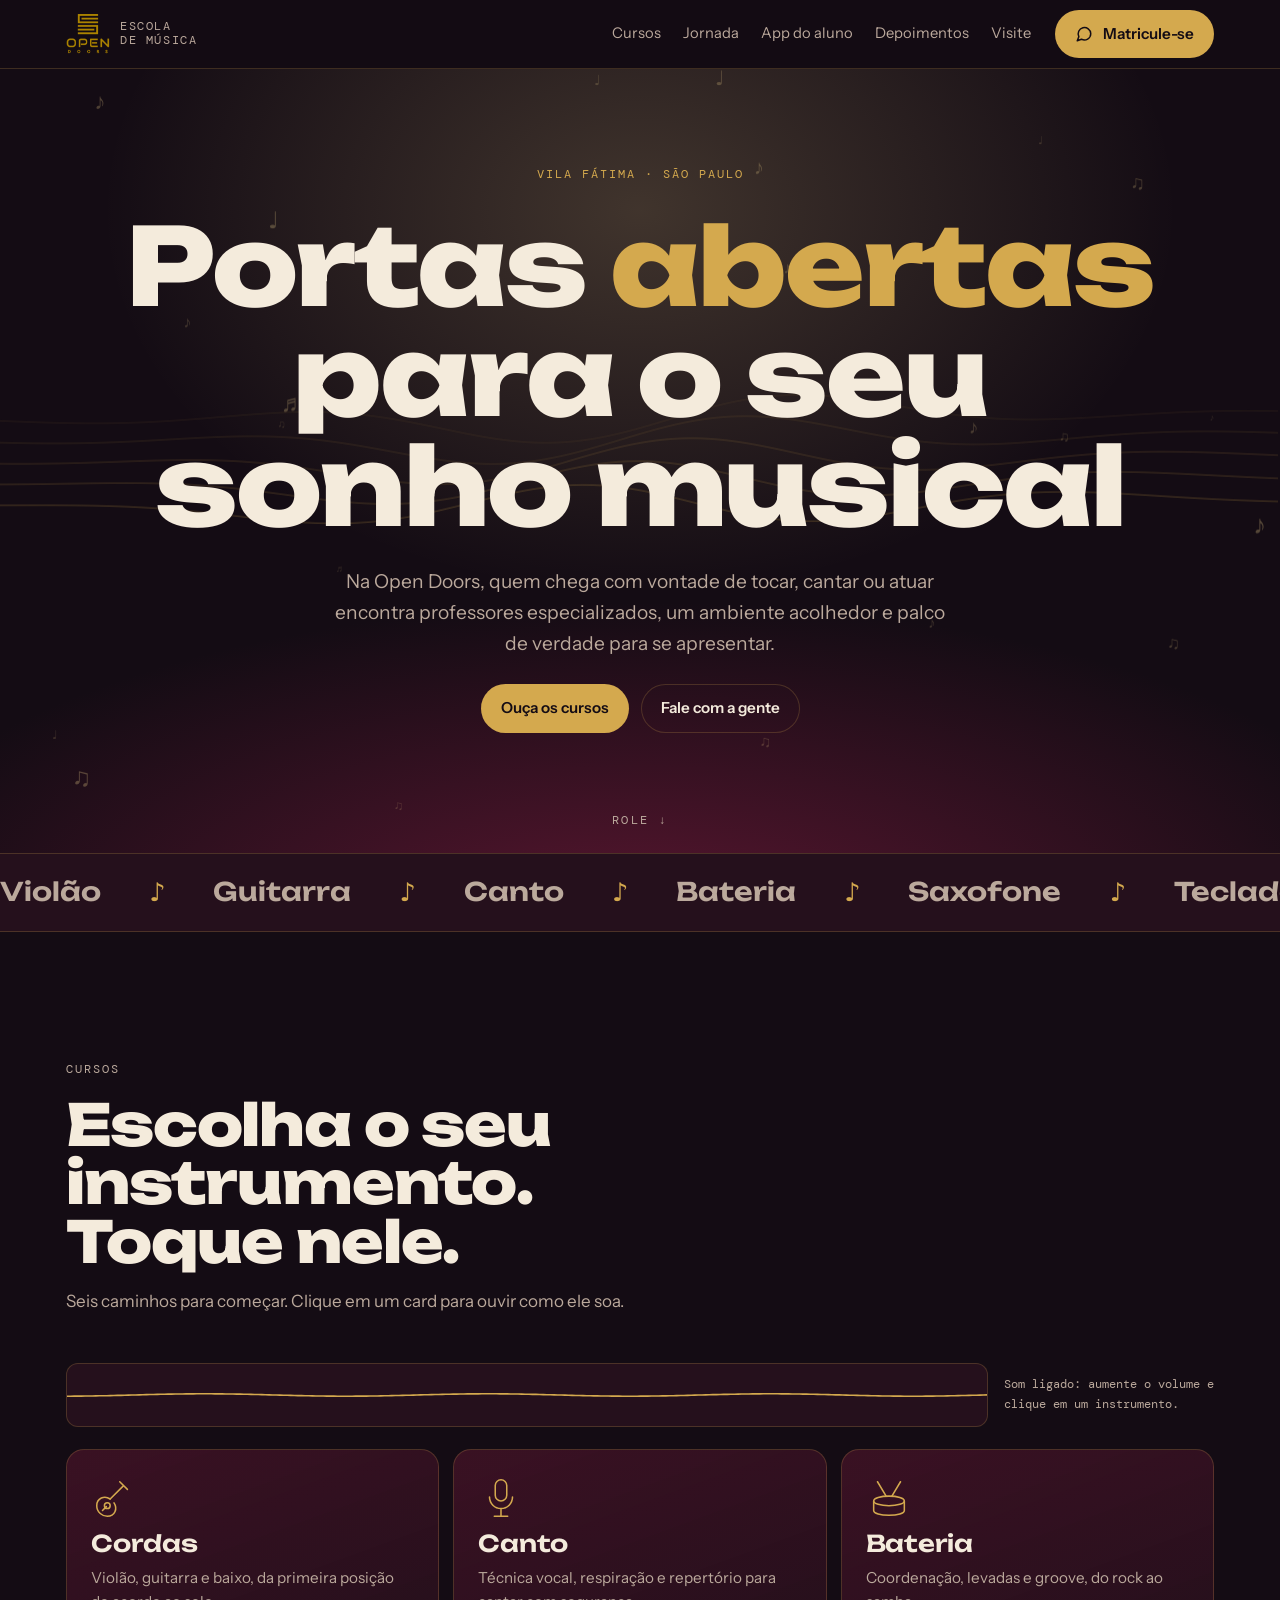
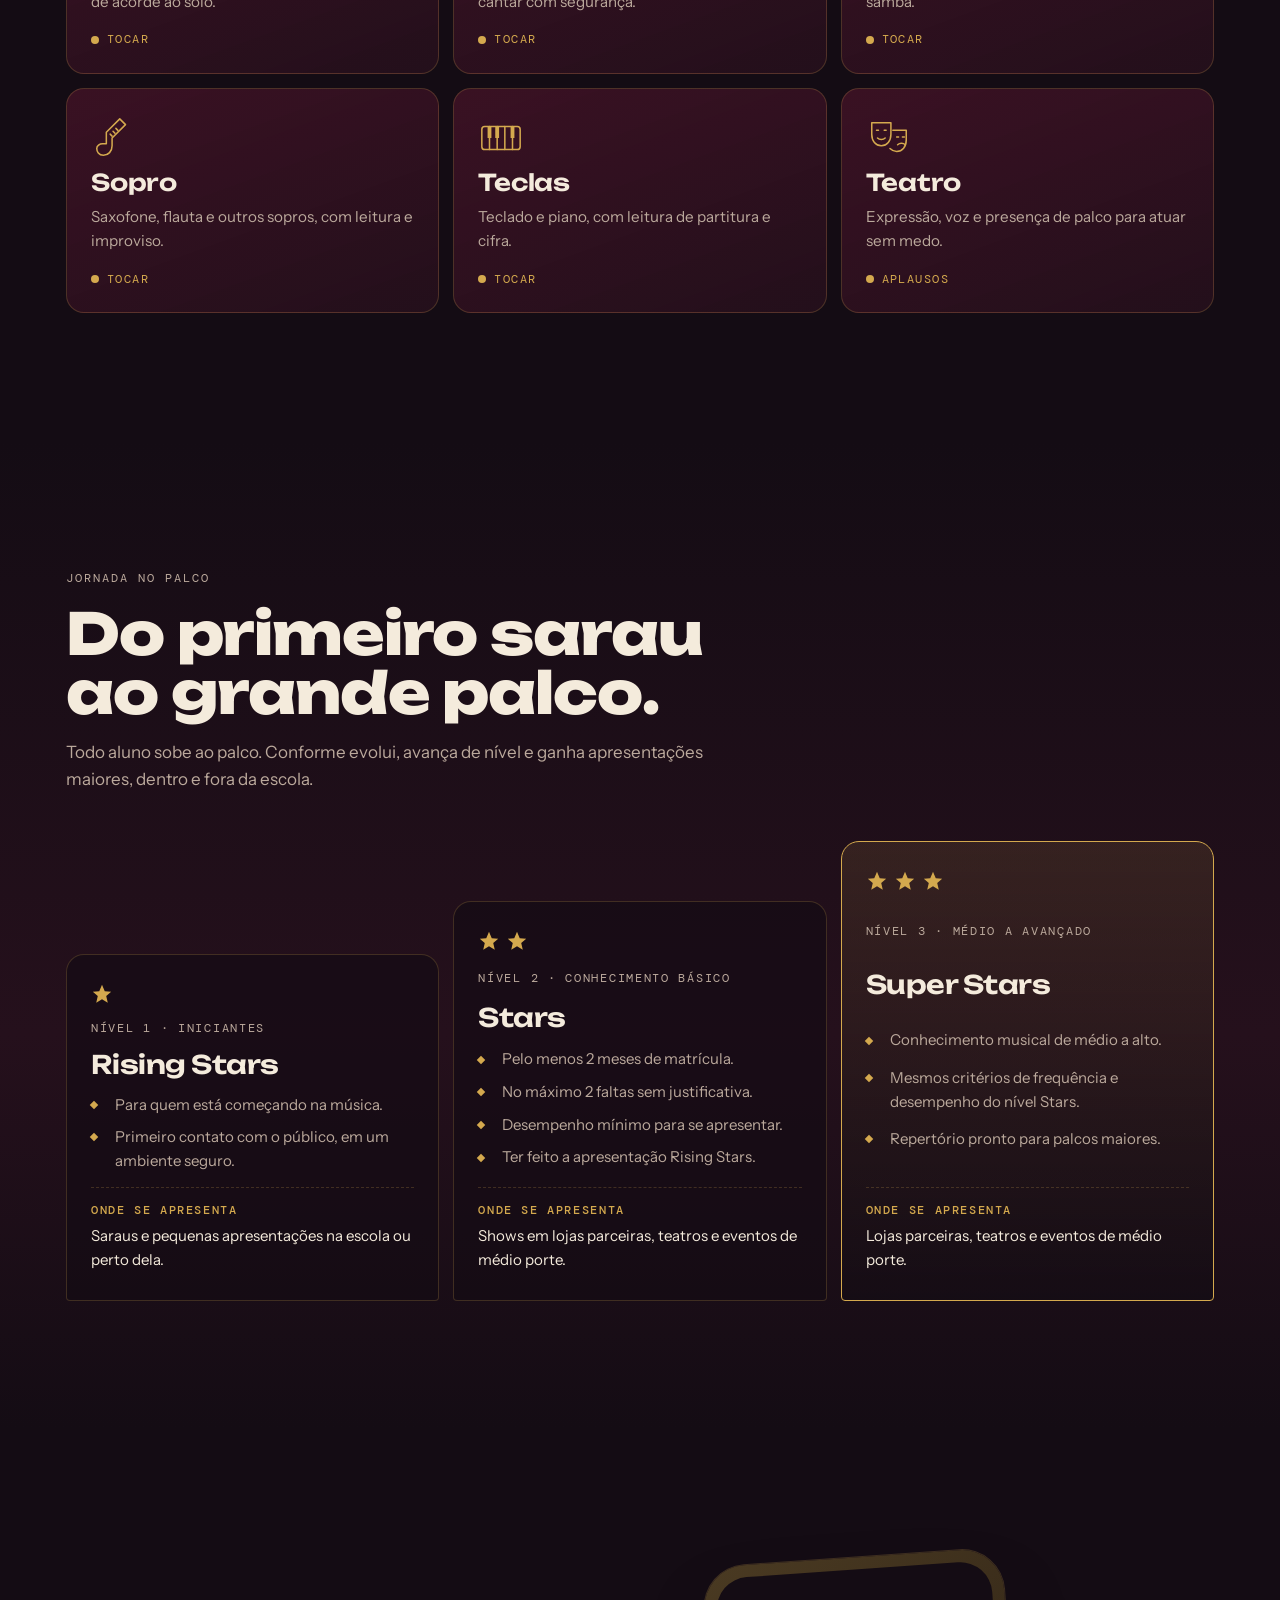
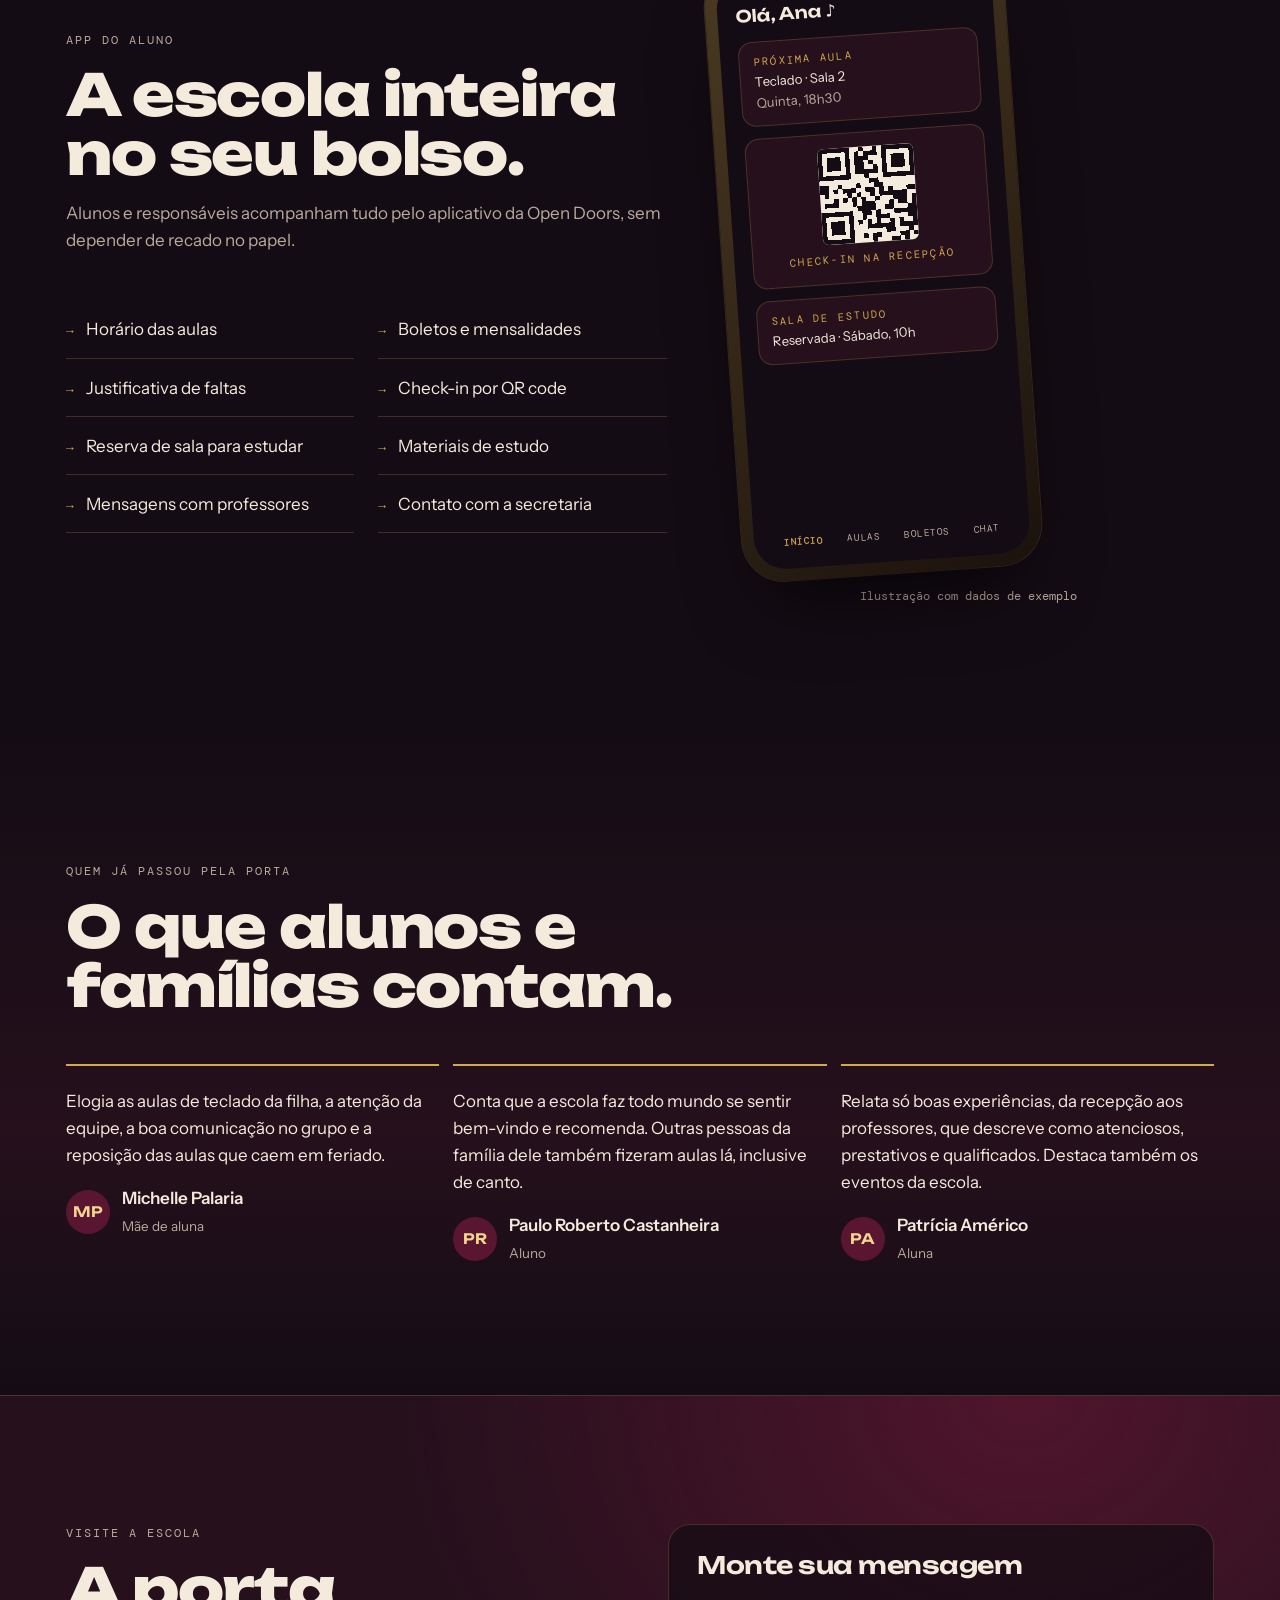
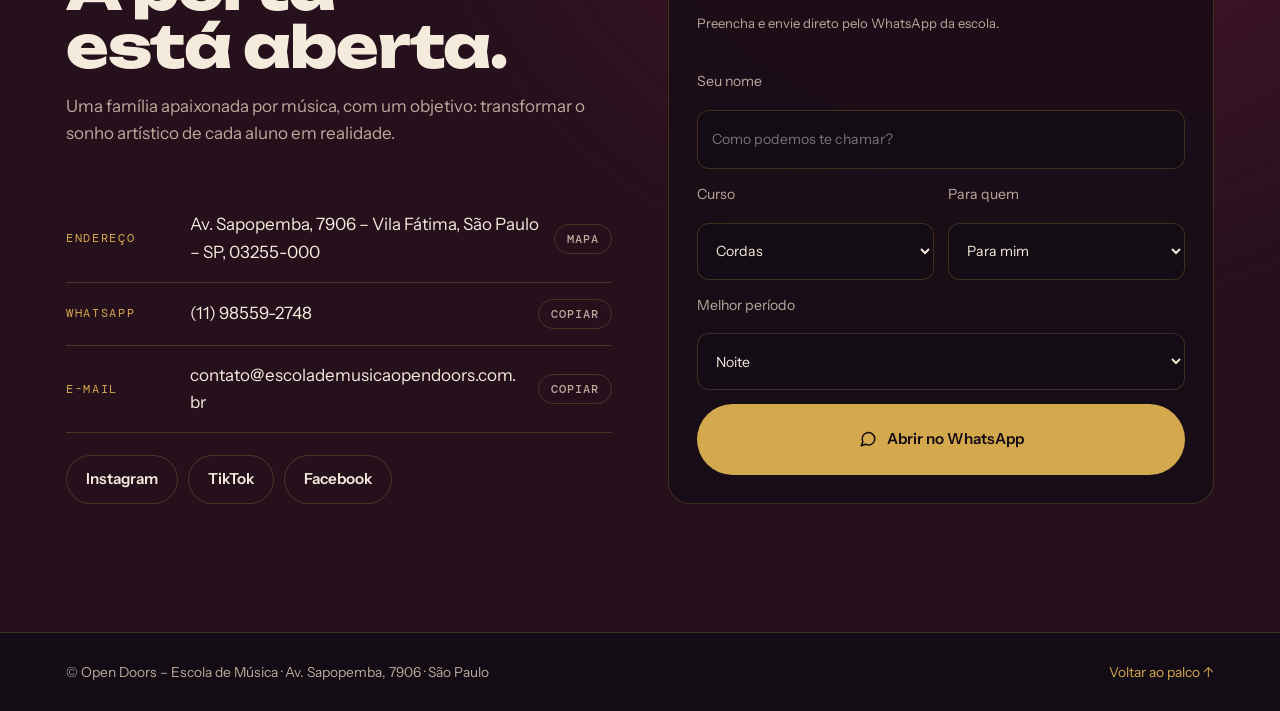
==== index.html @ de2d0e08 "Site da Open Doors – Escola de Música Co-Authored-By: Claude Opus 5.5 <noreply@anthropic.com>" ====
<!doctype html>
<html lang="pt-BR">
<head>
<meta charset="utf-8">
<meta name="viewport" content="width=device-width, initial-scale=1, viewport-fit=cover">
<title>Open Doors Escola de Música</title>
<meta name="description" content="Open Doors – Escola de Música na Vila Fátima, São Paulo. Cordas, canto, bateria, sopro, teclas e teatro.">
<link rel="preconnect" href="https://fonts.googleapis.com">
<link rel="preconnect" href="https://fonts.gstatic.com" crossorigin>
<link rel="stylesheet" href="https://fonts.googleapis.com/css2?family=Unbounded:wght@400;600;800&family=Instrument+Sans:ital,wght@0,400;0,500;0,600;1,400&family=DM+Mono:wght@400;500&display=swap">
<meta property="og:title" content="Open Doors – Escola de Música">
<meta property="og:description" content="Portas abertas para o seu sonho musical. Cordas, canto, bateria, sopro, teclas e teatro na Vila Fátima, São Paulo.">
<link rel="icon" href="assets/logo.png">
<link rel="stylesheet" href="styles.css">
</head>
<body>
<header class="top">
  <div class="wrap">
    <a class="brand" href="#inicio" aria-label="Open Doors – início">
      <img src="assets/logo.png" alt="Open Doors">
      <span>Escola<br>de Música</span>
    </a>
    <nav class="nav" aria-label="Seções">
      <a href="#cursos">Cursos</a>
      <a href="#jornada">Jornada</a>
      <a href="#app">App do aluno</a>
      <a href="#depoimentos">Depoimentos</a>
      <a href="#visite">Visite</a>
    </nav>
    <a class="btn btn-brass" href="#visite">
      <svg viewBox="0 0 24 24" fill="none" stroke="currentColor" stroke-width="2" stroke-linecap="round" stroke-linejoin="round"><path d="M21 11.5a8.4 8.4 0 0 1-12.4 7.4L3 21l2.1-5.4A8.4 8.4 0 1 1 21 11.5z"/></svg>
      Matricule-se
    </a>
  </div>
</header>

<section class="hero" id="inicio">
  <canvas id="stage" aria-hidden="true"></canvas>
  <div class="doors" aria-hidden="true"><div class="door l"></div><div class="door r"></div></div>
  <div class="wrap">
    <p class="eyebrow reveal d1">Vila Fátima · São Paulo</p>
    <h1 class="reveal d2">Portas <em>abertas</em> para o seu sonho musical</h1>
    <p class="lead reveal d3">Na Open Doors, quem chega com vontade de tocar, cantar ou atuar encontra professores especializados, um ambiente acolhedor e palco de verdade para se apresentar.</p>
    <div class="ctas reveal d4">
      <a class="btn btn-brass" href="#cursos">Ouça os cursos</a>
      <a class="btn btn-ghost" href="#visite">Fale com a gente</a>
    </div>
  </div>
  <span class="scrollcue" aria-hidden="true">role ↓</span>
</section>

<div class="marquee" aria-hidden="true">
  <div class="track">
    <span>Violão</span><span>Guitarra</span><span>Canto</span><span>Bateria</span><span>Saxofone</span><span>Teclado</span><span>Piano</span><span>Teatro</span><span>Saraus</span>
    <span>Violão</span><span>Guitarra</span><span>Canto</span><span>Bateria</span><span>Saxofone</span><span>Teclado</span><span>Piano</span><span>Teatro</span><span>Saraus</span>
  </div>
</div>

<section class="scene" id="cursos">
  <div class="wrap">
    <div class="head">
      <p class="eyebrow">Cursos</p>
      <h2>Escolha o seu instrumento. Toque nele.</h2>
      <p>Seis caminhos para começar. Clique em um card para ouvir como ele soa.</p>
    </div>
    <div class="scope">
      <canvas id="scope" aria-hidden="true"></canvas>
      <p class="hint" id="hint">Som ligado: aumente o volume e clique em um instrumento.</p>
    </div>
    <div class="grid6">
      <button class="inst" data-s="cordas" type="button">
        <svg viewBox="0 0 48 48"><path d="M30 6l8 8M34 10L20 24"/><path d="M20 24c-6-4-14-1-14 7 0 7 6 11 11 11 8 0 11-8 7-14"/><circle cx="17" cy="31" r="3"/><path d="M12 36l4-4"/></svg>
        <h3>Cordas</h3>
        <p>Violão, guitarra e baixo, da primeira posição de acorde ao solo.</p>
        <span class="play"><i></i>Tocar</span>
      </button>
      <button class="inst" data-s="canto" type="button">
        <svg viewBox="0 0 48 48"><rect x="18" y="4" width="12" height="22" rx="6"/><path d="M12 22a12 12 0 0 0 24 0M24 34v8M17 42h14"/></svg>
        <h3>Canto</h3>
        <p>Técnica vocal, respiração e repertório para cantar com segurança.</p>
        <span class="play"><i></i>Tocar</span>
      </button>
      <button class="inst" data-s="bateria" type="button">
        <svg viewBox="0 0 48 48"><ellipse cx="24" cy="26" rx="16" ry="5"/><path d="M8 26v10c0 3 7 5 16 5s16-2 16-5V26"/><path d="M12 6l9 15M36 6l-9 15"/></svg>
        <h3>Bateria</h3>
        <p>Coordenação, levadas e groove, do rock ao samba.</p>
        <span class="play"><i></i>Tocar</span>
      </button>
      <button class="inst" data-s="sopro" type="button">
        <svg viewBox="0 0 48 48"><path d="M30 4l6 6-14 14v8c0 6-4 10-9 10s-7-4-7-7 3-5 6-5h4V18z"/><path d="M26 14l2 2M23 17l2 2M20 20l2 2"/></svg>
        <h3>Sopro</h3>
        <p>Saxofone, flauta e outros sopros, com leitura e improviso.</p>
        <span class="play"><i></i>Tocar</span>
      </button>
      <button class="inst" data-s="teclas" type="button">
        <svg viewBox="0 0 48 48"><rect x="4" y="12" width="40" height="24" rx="3"/><path d="M12 12v24M20 12v24M28 12v24M36 12v24"/><path d="M10 12v12h4V12M18 12v12h4V12M34 12v12h4V12" fill="currentColor" stroke-width="0" style="fill:var(--brass)"/></svg>
        <h3>Teclas</h3>
        <p>Teclado e piano, com leitura de partitura e cifra.</p>
        <span class="play"><i></i>Tocar</span>
      </button>
      <button class="inst" data-s="teatro" type="button">
        <svg viewBox="0 0 48 48"><path d="M6 8h20v12c0 7-4 12-10 12S6 27 6 20z"/><path d="M11 16h2M19 16h2M12 24c2 2 6 2 8 0"/><path d="M28 16h14v10c0 7-4 12-10 12-3 0-5-1-7-3"/><path d="M32 23h2M38 23h2M33 31c2-2 6-2 8 0"/></svg>
        <h3>Teatro</h3>
        <p>Expressão, voz e presença de palco para atuar sem medo.</p>
        <span class="play"><i></i>Aplausos</span>
      </button>
    </div>
  </div>
</section>

<section class="scene journey" id="jornada">
  <div class="wrap">
    <div class="head">
      <p class="eyebrow">Jornada no palco</p>
      <h2>Do primeiro sarau ao grande palco.</h2>
      <p>Todo aluno sobe ao palco. Conforme evolui, avança de nível e ganha apresentações maiores, dentro e fora da escola.</p>
    </div>
    <div class="steps">
      <article class="step">
        <div class="stars"><svg viewBox="0 0 24 24"><path d="M12 2l3 7 7 .6-5.4 4.7 1.7 7.2L12 17.8 5.7 21.5l1.7-7.2L2 9.6 9 9z"/></svg></div>
        <span class="lvl">Nível 1 · Iniciantes</span>
        <h3>Rising Stars</h3>
        <ul><li>Para quem está começando na música.</li><li>Primeiro contato com o público, em um ambiente seguro.</li></ul>
        <p class="stage"><b>Onde se apresenta</b>Saraus e pequenas apresentações na escola ou perto dela.</p>
      </article>
      <article class="step">
        <div class="stars"><svg viewBox="0 0 24 24"><path d="M12 2l3 7 7 .6-5.4 4.7 1.7 7.2L12 17.8 5.7 21.5l1.7-7.2L2 9.6 9 9z"/></svg><svg viewBox="0 0 24 24"><path d="M12 2l3 7 7 .6-5.4 4.7 1.7 7.2L12 17.8 5.7 21.5l1.7-7.2L2 9.6 9 9z"/></svg></div>
        <span class="lvl">Nível 2 · Conhecimento básico</span>
        <h3>Stars</h3>
        <ul><li>Pelo menos 2 meses de matrícula.</li><li>No máximo 2 faltas sem justificativa.</li><li>Desempenho mínimo para se apresentar.</li><li>Ter feito a apresentação Rising Stars.</li></ul>
        <p class="stage"><b>Onde se apresenta</b>Shows em lojas parceiras, teatros e eventos de médio porte.</p>
      </article>
      <article class="step">
        <div class="stars"><svg viewBox="0 0 24 24"><path d="M12 2l3 7 7 .6-5.4 4.7 1.7 7.2L12 17.8 5.7 21.5l1.7-7.2L2 9.6 9 9z"/></svg><svg viewBox="0 0 24 24"><path d="M12 2l3 7 7 .6-5.4 4.7 1.7 7.2L12 17.8 5.7 21.5l1.7-7.2L2 9.6 9 9z"/></svg><svg viewBox="0 0 24 24"><path d="M12 2l3 7 7 .6-5.4 4.7 1.7 7.2L12 17.8 5.7 21.5l1.7-7.2L2 9.6 9 9z"/></svg></div>
        <span class="lvl">Nível 3 · Médio a avançado</span>
        <h3>Super Stars</h3>
        <ul><li>Conhecimento musical de médio a alto.</li><li>Mesmos critérios de frequência e desempenho do nível Stars.</li><li>Repertório pronto para palcos maiores.</li></ul>
        <p class="stage"><b>Onde se apresenta</b>Lojas parceiras, teatros e eventos de médio porte.</p>
      </article>
    </div>
  </div>
</section>

<section class="scene" id="app">
  <div class="wrap app">
    <div>
      <div class="head">
        <p class="eyebrow">App do aluno</p>
        <h2>A escola inteira no seu bolso.</h2>
        <p>Alunos e responsáveis acompanham tudo pelo aplicativo da Open Doors, sem depender de recado no papel.</p>
      </div>
      <ul class="feats">
        <li><span>→</span>Horário das aulas</li>
        <li><span>→</span>Boletos e mensalidades</li>
        <li><span>→</span>Justificativa de faltas</li>
        <li><span>→</span>Check-in por QR code</li>
        <li><span>→</span>Reserva de sala para estudar</li>
        <li><span>→</span>Materiais de estudo</li>
        <li><span>→</span>Mensagens com professores</li>
        <li><span>→</span>Contato com a secretaria</li>
      </ul>
    </div>
    <div>
      <div class="phone" aria-label="Ilustração do aplicativo">
        <div class="screen">
          <p class="hi">Olá, Ana ♪</p>
          <div class="card"><small>Próxima aula</small>Teclado · Sala 2<br><span style="color:var(--muted)">Quinta, 18h30</span></div>
          <div class="card qr"><canvas id="qr" width="21" height="21"></canvas><small>Check-in na recepção</small></div>
          <div class="card"><small>Sala de estudo</small>Reservada · Sábado, 10h</div>
          <div class="tabs"><b>Início</b><span>Aulas</span><span>Boletos</span><span>Chat</span></div>
        </div>
      </div>
      <p class="example">Ilustração com dados de exemplo</p>
    </div>
  </div>
</section>

<section class="scene journey" id="depoimentos">
  <div class="wrap">
    <div class="head">
      <p class="eyebrow">Quem já passou pela porta</p>
      <h2>O que alunos e famílias contam.</h2>
    </div>
    <div class="quotes">
      <article class="q">
        <p>Elogia as aulas de teclado da filha, a atenção da equipe, a boa comunicação no grupo e a reposição das aulas que caem em feriado.</p>
        <div class="who"><span class="av">MP</span><div><b>Michelle Palaria</b><small>Mãe de aluna</small></div></div>
      </article>
      <article class="q">
        <p>Conta que a escola faz todo mundo se sentir bem-vindo e recomenda. Outras pessoas da família dele também fizeram aulas lá, inclusive de canto.</p>
        <div class="who"><span class="av">PR</span><div><b>Paulo Roberto Castanheira</b><small>Aluno</small></div></div>
      </article>
      <article class="q">
        <p>Relata só boas experiências, da recepção aos professores, que descreve como atenciosos, prestativos e qualificados. Destaca também os eventos da escola.</p>
        <div class="who"><span class="av">PA</span><div><b>Patrícia Américo</b><small>Aluna</small></div></div>
      </article>
    </div>
  </div>
</section>

<section class="scene visit" id="visite">
  <div class="wrap visit-grid">
    <div>
      <div class="head">
        <p class="eyebrow">Visite a escola</p>
        <h2>A porta está aberta.</h2>
        <p>Uma família apaixonada por música, com um objetivo: transformar o sonho artístico de cada aluno em realidade.</p>
      </div>
      <div class="info">
        <div><span class="k">Endereço</span><span class="v">Av. Sapopemba, 7906 – Vila Fátima, São Paulo – SP, 03255-000</span><a class="copy" href="https://www.google.com/maps/search/?api=1&query=Av.+Sapopemba,+7906,+S%C3%A3o+Paulo" target="_blank" rel="noopener" style="text-decoration:none">Mapa</a></div>
        <div><span class="k">WhatsApp</span><span class="v">(11) 98559-2748</span><button class="copy" type="button" data-copy="(11) 98559-2748">Copiar</button></div>
        <div><span class="k">E-mail</span><span class="v">contato@escolademusicaopendoors.com.br</span><button class="copy" type="button" data-copy="contato@escolademusicaopendoors.com.br">Copiar</button></div>
      </div>
      <div class="socials">
        <a class="btn btn-ghost" href="https://www.instagram.com/opendoors_oficial/" target="_blank" rel="noopener">Instagram</a>
        <a class="btn btn-ghost" href="https://www.tiktok.com/@open.doors.escola" target="_blank" rel="noopener">TikTok</a>
        <a class="btn btn-ghost" href="https://www.facebook.com/profile.php?id=100089439295352" target="_blank" rel="noopener">Facebook</a>
      </div>
    </div>
    <form class="wa" id="waForm">
      <h3>Monte sua mensagem</h3>
      <p class="note">Preencha e envie direto pelo WhatsApp da escola.</p>
      <label for="f-nome">Seu nome<input id="f-nome" name="nome" autocomplete="name" placeholder="Como podemos te chamar?"></label>
      <div class="row2">
        <label for="f-curso">Curso
          <select id="f-curso" name="curso">
            <option>Cordas</option><option>Canto</option><option>Bateria</option><option>Sopro</option><option>Teclas</option><option>Teatro</option><option>Ainda não sei</option>
          </select>
        </label>
        <label for="f-quem">Para quem
          <select id="f-quem" name="quem">
            <option>Para mim</option><option>Para meu filho(a)</option><option>Para outra pessoa</option>
          </select>
        </label>
      </div>
      <label for="f-periodo">Melhor período
        <select id="f-periodo" name="periodo"><option>Manhã</option><option>Tarde</option><option selected>Noite</option><option>Sábado</option></select>
      </label>
      <a class="btn btn-brass" id="waLink" href="https://wa.me/5511985592748" target="_blank" rel="noopener" style="justify-content:center">
        <svg viewBox="0 0 24 24" fill="none" stroke="currentColor" stroke-width="2" stroke-linecap="round" stroke-linejoin="round"><path d="M21 11.5a8.4 8.4 0 0 1-12.4 7.4L3 21l2.1-5.4A8.4 8.4 0 1 1 21 11.5z"/></svg>
        Abrir no WhatsApp
      </a>
    </form>
  </div>
</section>

<footer>
  <div class="wrap">
    <span>© Open Doors – Escola de Música · Av. Sapopemba, 7906 · São Paulo</span>
    <a href="#inicio" style="text-decoration:none;color:var(--brass)">Voltar ao palco ↑</a>
  </div>
</footer>
<script src="script.js"></script>
</body>
</html>
---- styles.css ----
html,body{margin:0}
img{max-width:100%}
[hidden]{display:none!important}
/* Layout: um palco escuro de veludo. Portas de latão se abrem no topo; cada seção é uma "cena" com um instrumento que toca de verdade. */
:root{
  --ink:#140c14;        /* coxia: preto com viés de ameixa */
  --velvet:#25101c;     /* cortina em sombra */
  --curtain:#5a1630;    /* cortina iluminada */
  --brass:#d4a94e;      /* dourado do logo */
  --brass-hi:#f2d58f;   /* latão sob o refletor */
  --paper:#f4ebdc;      /* texto */
  --muted:#bba99c;      /* texto secundário */
  --line:rgba(212,169,78,.22);
  --f-display:"Unbounded","Arial Black",system-ui,sans-serif;
  --f-body:"Instrument Sans","Helvetica Neue",Arial,system-ui,sans-serif;
  --f-mono:"DM Mono",ui-monospace,"SF Mono",Menlo,monospace;
  --gutter-l:max(16px,env(safe-area-inset-left,0px));
  --gutter-r:max(16px,env(safe-area-inset-right,0px));
  --wrap:1180px;
  color-scheme:dark;
}
*{box-sizing:border-box}
html{scroll-behavior:smooth}
body{background:var(--ink);color:var(--paper);font-family:var(--f-body);font-size:17px;line-height:1.6;-webkit-font-smoothing:antialiased;overflow-x:hidden}
body::before{content:"";position:fixed;inset:0 0 auto;height:env(safe-area-inset-top,0px);z-index:60;background:var(--ink)}
a{color:inherit}
h1,h2,h3{font-family:var(--f-display);font-weight:800;line-height:1.02;letter-spacing:-.02em;text-wrap:balance;margin:0}
p{margin:0}
.wrap{max-width:var(--wrap);margin-inline:auto;padding-left:var(--gutter-l);padding-right:var(--gutter-r)}
.eyebrow{font-family:var(--f-mono);font-size:.78rem;letter-spacing:.16em;text-transform:uppercase;color:var(--brass)}
:focus-visible{outline:2px solid var(--brass-hi);outline-offset:3px;border-radius:4px}

/* ---------- header ---------- */
.top{position:sticky;top:env(safe-area-inset-top,0px);z-index:50;background:color-mix(in srgb,var(--ink) 82%,transparent);backdrop-filter:blur(10px);-webkit-backdrop-filter:blur(10px);border-bottom:1px solid var(--line)}
.top .wrap{display:flex;align-items:center;gap:24px;padding-block:10px}
.brand{display:flex;align-items:center;gap:10px;text-decoration:none}
.brand img{width:44px;height:auto}
.brand span{font-family:var(--f-mono);font-size:.72rem;letter-spacing:.14em;text-transform:uppercase;color:var(--muted);line-height:1.25}
.nav{display:flex;gap:22px;margin-left:auto;font-size:.92rem}
.nav a{text-decoration:none;color:var(--muted);transition:color .2s}
.nav a:hover{color:var(--paper)}
.btn{display:inline-flex;align-items:center;gap:10px;font-family:var(--f-body);font-weight:600;font-size:.95rem;text-decoration:none;border:0;cursor:pointer;border-radius:999px;padding:12px 20px;transition:transform .2s,background .2s,color .2s}
.btn-brass{background:var(--brass);color:var(--ink)}
.btn-brass:hover{background:var(--brass-hi);transform:translateY(-1px)}
.btn-ghost{background:transparent;color:var(--paper);box-shadow:inset 0 0 0 1px var(--line)}
.btn-ghost:hover{box-shadow:inset 0 0 0 1px var(--brass)}
.btn svg{width:18px;height:18px;flex:none}
@media (max-width:860px){.nav{display:none}.top .btn{margin-left:auto;padding:10px 16px}}

/* ---------- hero: as portas ---------- */
.hero{position:relative;overflow:hidden;min-height:min(780px,92svh);display:grid;align-items:center;isolation:isolate;
  background:radial-gradient(60% 70% at 50% 18%,rgba(242,213,143,.20),transparent 70%),
             radial-gradient(90% 60% at 50% 110%,var(--curtain),transparent 70%),var(--ink)}
#stage{position:absolute;inset:0;width:100%;height:100%;z-index:-1}
.hero .wrap{padding-block:96px 120px;text-align:center;display:grid;justify-items:center;gap:26px}
.hero h1{font-size:clamp(2.6rem,8.4vw,7rem);max-width:12ch}
.hero h1 em{font-style:normal;color:var(--brass);display:inline-block}
.hero .lead{max-width:48ch;color:var(--muted);font-size:clamp(1rem,1.6vw,1.2rem)}
.hero .ctas{display:flex;gap:12px;flex-wrap:wrap;justify-content:center}
.doors{position:absolute;inset:0;display:flex;pointer-events:none;perspective:1600px;z-index:5}
.door{flex:1;height:100%;background:
   repeating-linear-gradient(90deg,transparent 0 46px,rgba(212,169,78,.18) 46px 47px),
   linear-gradient(180deg,#3a1424,#1c0a13);
   border:1px solid var(--line);position:relative;backface-visibility:hidden}
.door::after{content:"";position:absolute;top:50%;width:10px;height:90px;border-radius:6px;background:linear-gradient(var(--brass-hi),var(--brass));transform:translateY(-50%)}
.door.l{transform-origin:left center;animation:swingL 1.7s cubic-bezier(.7,0,.2,1) .25s both}
.door.l::after{right:22px}
.door.r{transform-origin:right center;animation:swingR 1.7s cubic-bezier(.7,0,.2,1) .25s both}
.door.r::after{left:22px}
@keyframes swingL{from{transform:rotateY(0)}to{transform:rotateY(-100deg);opacity:0}}
@keyframes swingR{from{transform:rotateY(0)}to{transform:rotateY(100deg);opacity:0}}
.reveal{animation:rise 1s cubic-bezier(.2,.7,.2,1) both}
.reveal.d1{animation-delay:.9s}.reveal.d2{animation-delay:1.05s}.reveal.d3{animation-delay:1.2s}.reveal.d4{animation-delay:1.35s}
@keyframes rise{from{transform:translateY(24px);opacity:.001}to{transform:none;opacity:1}}
.scrollcue{position:absolute;bottom:22px;left:50%;transform:translateX(-50%);font-family:var(--f-mono);font-size:.72rem;letter-spacing:.2em;color:var(--muted);text-transform:uppercase}

/* ---------- letreiro ---------- */
.marquee{border-block:1px solid var(--line);background:var(--velvet);overflow:hidden;white-space:nowrap}
.marquee .track{display:inline-flex;gap:48px;padding-block:18px;animation:slide 38s linear infinite;font-family:var(--f-display);font-weight:600;font-size:clamp(1.1rem,2.4vw,1.6rem);color:var(--muted)}
.marquee .track span{display:inline-flex;align-items:center;gap:48px}
.marquee .track span::after{content:"♪";color:var(--brass)}
@keyframes slide{to{transform:translateX(-50%)}}

/* ---------- seções ---------- */
section.scene{padding-block:clamp(72px,10vw,140px)}
.head{display:grid;gap:16px;max-width:760px;margin-bottom:48px}
.head h2{font-size:clamp(2rem,4.6vw,3.6rem)}
.head p{color:var(--muted);max-width:60ch}

/* cursos */
.scope{display:flex;align-items:center;gap:16px;margin-bottom:22px;flex-wrap:wrap}
.scope canvas{flex:1 1 320px;min-width:0;height:64px;border-radius:12px;background:var(--velvet);border:1px solid var(--line)}
.scope .hint{font-family:var(--f-mono);font-size:.78rem;color:var(--muted);max-width:30ch}
.grid6{display:grid;grid-template-columns:repeat(3,minmax(0,1fr));gap:14px}
@media (max-width:900px){.grid6{grid-template-columns:repeat(2,minmax(0,1fr))}}
@media (max-width:520px){.grid6{grid-template-columns:1fr}}
.inst{position:relative;text-align:left;font:inherit;color:inherit;background:linear-gradient(160deg,rgba(90,22,48,.55),rgba(37,16,28,.9));border:1px solid var(--line);border-radius:18px;padding:26px 24px 24px;cursor:pointer;display:grid;gap:10px;overflow:hidden;transition:border-color .25s,transform .25s}
.inst:hover{border-color:var(--brass);transform:translateY(-3px)}
.inst svg{width:46px;height:46px;stroke:var(--brass);fill:none;stroke-width:1.6;stroke-linecap:round;stroke-linejoin:round}
.inst h3{font-size:1.45rem;font-weight:600;letter-spacing:-.01em}
.inst p{color:var(--muted);font-size:.95rem}
.inst .play{font-family:var(--f-mono);font-size:.74rem;letter-spacing:.12em;text-transform:uppercase;color:var(--brass);display:flex;align-items:center;gap:8px;margin-top:6px}
.inst .play i{width:8px;height:8px;border-radius:50%;background:var(--brass);display:inline-block}
.inst.on{border-color:var(--brass-hi)}
.inst.on .play i{animation:blink .35s ease-in-out infinite alternate}
.inst::before{content:"";position:absolute;inset:-40%;background:radial-gradient(circle at var(--x,50%) var(--y,50%),rgba(242,213,143,.25),transparent 40%);opacity:0;transition:opacity .3s;pointer-events:none}
.inst.on::before{opacity:1}
@keyframes blink{to{opacity:.2}}

/* jornada */
.journey{background:linear-gradient(180deg,var(--ink),var(--velvet) 60%,var(--ink))}
.steps{display:grid;grid-template-columns:repeat(3,minmax(0,1fr));gap:14px;align-items:end}
@media (max-width:820px){.steps{grid-template-columns:1fr;align-items:stretch}}
.step{border:1px solid var(--line);border-radius:18px 18px 4px 4px;padding:28px 24px;display:grid;gap:14px;background:rgba(20,12,20,.7);position:relative}
.step:nth-child(1){min-height:340px}.step:nth-child(2){min-height:400px}.step:nth-child(3){min-height:460px;border-color:var(--brass);background:linear-gradient(180deg,rgba(212,169,78,.12),rgba(20,12,20,.8))}
@media (max-width:820px){.step:nth-child(n){min-height:0}}
.stars{display:flex;gap:6px;color:var(--brass)}
.stars svg{width:22px;height:22px;fill:currentColor}
.step h3{font-size:1.6rem;font-weight:600}
.step .lvl{font-family:var(--f-mono);font-size:.76rem;letter-spacing:.14em;text-transform:uppercase;color:var(--muted)}
.step ul{margin:0;padding:0;list-style:none;display:grid;gap:8px;font-size:.94rem;color:var(--muted)}
.step li{display:grid;grid-template-columns:14px 1fr;gap:10px}
.step li::before{content:"";width:6px;height:6px;margin-top:.62em;background:var(--brass);transform:rotate(45deg)}
.step .stage{margin-top:auto;padding-top:14px;border-top:1px dashed var(--line);font-size:.94rem}
.step .stage b{display:block;font-family:var(--f-mono);font-weight:500;font-size:.72rem;letter-spacing:.14em;text-transform:uppercase;color:var(--brass);margin-bottom:4px}

/* app */
.app{display:grid;grid-template-columns:minmax(0,1.1fr) minmax(0,.9fr);gap:56px;align-items:center}
@media (max-width:860px){.app{grid-template-columns:1fr}}
.feats{display:grid;grid-template-columns:repeat(2,minmax(0,1fr));gap:2px 24px;margin:0;padding:0;list-style:none}
@media (max-width:520px){.feats{grid-template-columns:1fr}}
.feats li{padding:14px 0;border-bottom:1px solid var(--line);display:flex;gap:12px;align-items:baseline}
.feats li span{font-family:var(--f-mono);color:var(--brass);font-size:.8rem}
.phone{justify-self:center;width:min(300px,100%);aspect-ratio:9/18.5;max-width:100%;border-radius:42px;padding:12px;background:linear-gradient(145deg,#4a3a22,#1b120c);box-shadow:0 40px 80px -30px rgba(0,0,0,.8),0 0 0 1px var(--line);transform:rotate(-4deg);transition:transform .5s}
.phone:hover{transform:rotate(0)}
.screen{height:100%;border-radius:32px;background:var(--ink);padding:26px 18px 18px;display:flex;flex-direction:column;gap:12px;overflow:hidden;font-size:.82rem}
.screen .hi{font-family:var(--f-display);font-weight:600;font-size:1.05rem}
.card{border-radius:14px;padding:12px 14px;background:var(--velvet);border:1px solid var(--line)}
.card small{font-family:var(--f-mono);font-size:.66rem;letter-spacing:.12em;text-transform:uppercase;color:var(--brass);display:block}
.qr{display:grid;place-items:center;padding:14px;gap:8px;text-align:center}
.qr canvas{width:96px;height:96px;image-rendering:pixelated;background:var(--paper);border-radius:6px}
.tabs{margin-top:auto;display:flex;justify-content:space-around;font-family:var(--f-mono);font-size:.6rem;color:var(--muted);letter-spacing:.06em;text-transform:uppercase}
.tabs b{color:var(--brass);font-weight:500}
.example{font-family:var(--f-mono);font-size:.72rem;color:var(--muted);text-align:center;margin-top:14px}

/* depoimentos */
.quotes{display:grid;grid-template-columns:repeat(3,minmax(0,1fr));gap:14px}
@media (max-width:900px){.quotes{grid-template-columns:1fr}}
.q{border-top:2px solid var(--brass);padding-top:22px;display:grid;gap:16px;align-content:start}
.q p{font-size:1.06rem}
.who{display:flex;gap:12px;align-items:center}
.av{width:44px;height:44px;border-radius:50%;display:grid;place-items:center;background:var(--curtain);font-family:var(--f-display);font-weight:600;font-size:.9rem;color:var(--brass-hi);flex:none}
.who b{display:block;font-weight:600}
.who small{color:var(--muted);font-size:.84rem}

/* contato */
.visit{background:radial-gradient(70% 90% at 80% 0%,rgba(90,22,48,.8),transparent 70%),var(--velvet);border-top:1px solid var(--line)}
.visit-grid{display:grid;grid-template-columns:minmax(0,1fr) minmax(0,1fr);gap:56px}
@media (max-width:860px){.visit-grid{grid-template-columns:1fr}}
.info{display:grid;gap:0}
.info>div{display:grid;grid-template-columns:110px minmax(0,1fr) auto;gap:14px;align-items:center;padding:16px 0;border-bottom:1px solid var(--line)}
@media (max-width:480px){.info>div{grid-template-columns:1fr auto}.info>div .k{grid-column:1/-1}}
.info .k{font-family:var(--f-mono);font-size:.74rem;letter-spacing:.14em;text-transform:uppercase;color:var(--brass)}
.info .v{user-select:all;overflow-wrap:anywhere}
.copy{font:500 .74rem var(--f-mono);letter-spacing:.08em;text-transform:uppercase;background:none;border:1px solid var(--line);color:var(--muted);border-radius:999px;padding:6px 12px;cursor:pointer}
.copy:hover{color:var(--paper);border-color:var(--brass)}
.socials{display:flex;gap:10px;flex-wrap:wrap;margin-top:22px}
form.wa{display:grid;gap:14px;padding:28px;border-radius:22px;background:rgba(20,12,20,.75);border:1px solid var(--line)}
form.wa h3{font-size:1.5rem;font-weight:600}
form.wa label{display:grid;gap:6px;font-size:.88rem;color:var(--muted)}
form.wa input,form.wa select{font:inherit;color:var(--paper);background:var(--ink);border:1px solid var(--line);border-radius:12px;padding:12px 14px;width:100%}
form.wa input:focus,form.wa select:focus{outline:none;border-color:var(--brass)}
.row2{display:grid;grid-template-columns:1fr 1fr;gap:14px}
@media (max-width:480px){.row2{grid-template-columns:1fr}}
form.wa .note{font-size:.82rem;color:var(--muted)}

footer{border-top:1px solid var(--line)}
footer .wrap{display:flex;flex-wrap:wrap;gap:16px;justify-content:space-between;align-items:center;padding-block:28px;color:var(--muted);font-size:.86rem}

@media (prefers-reduced-motion:reduce){
  .door{animation:none;display:none}
  .reveal,.marquee .track{animation:none}
  html{scroll-behavior:auto}
}
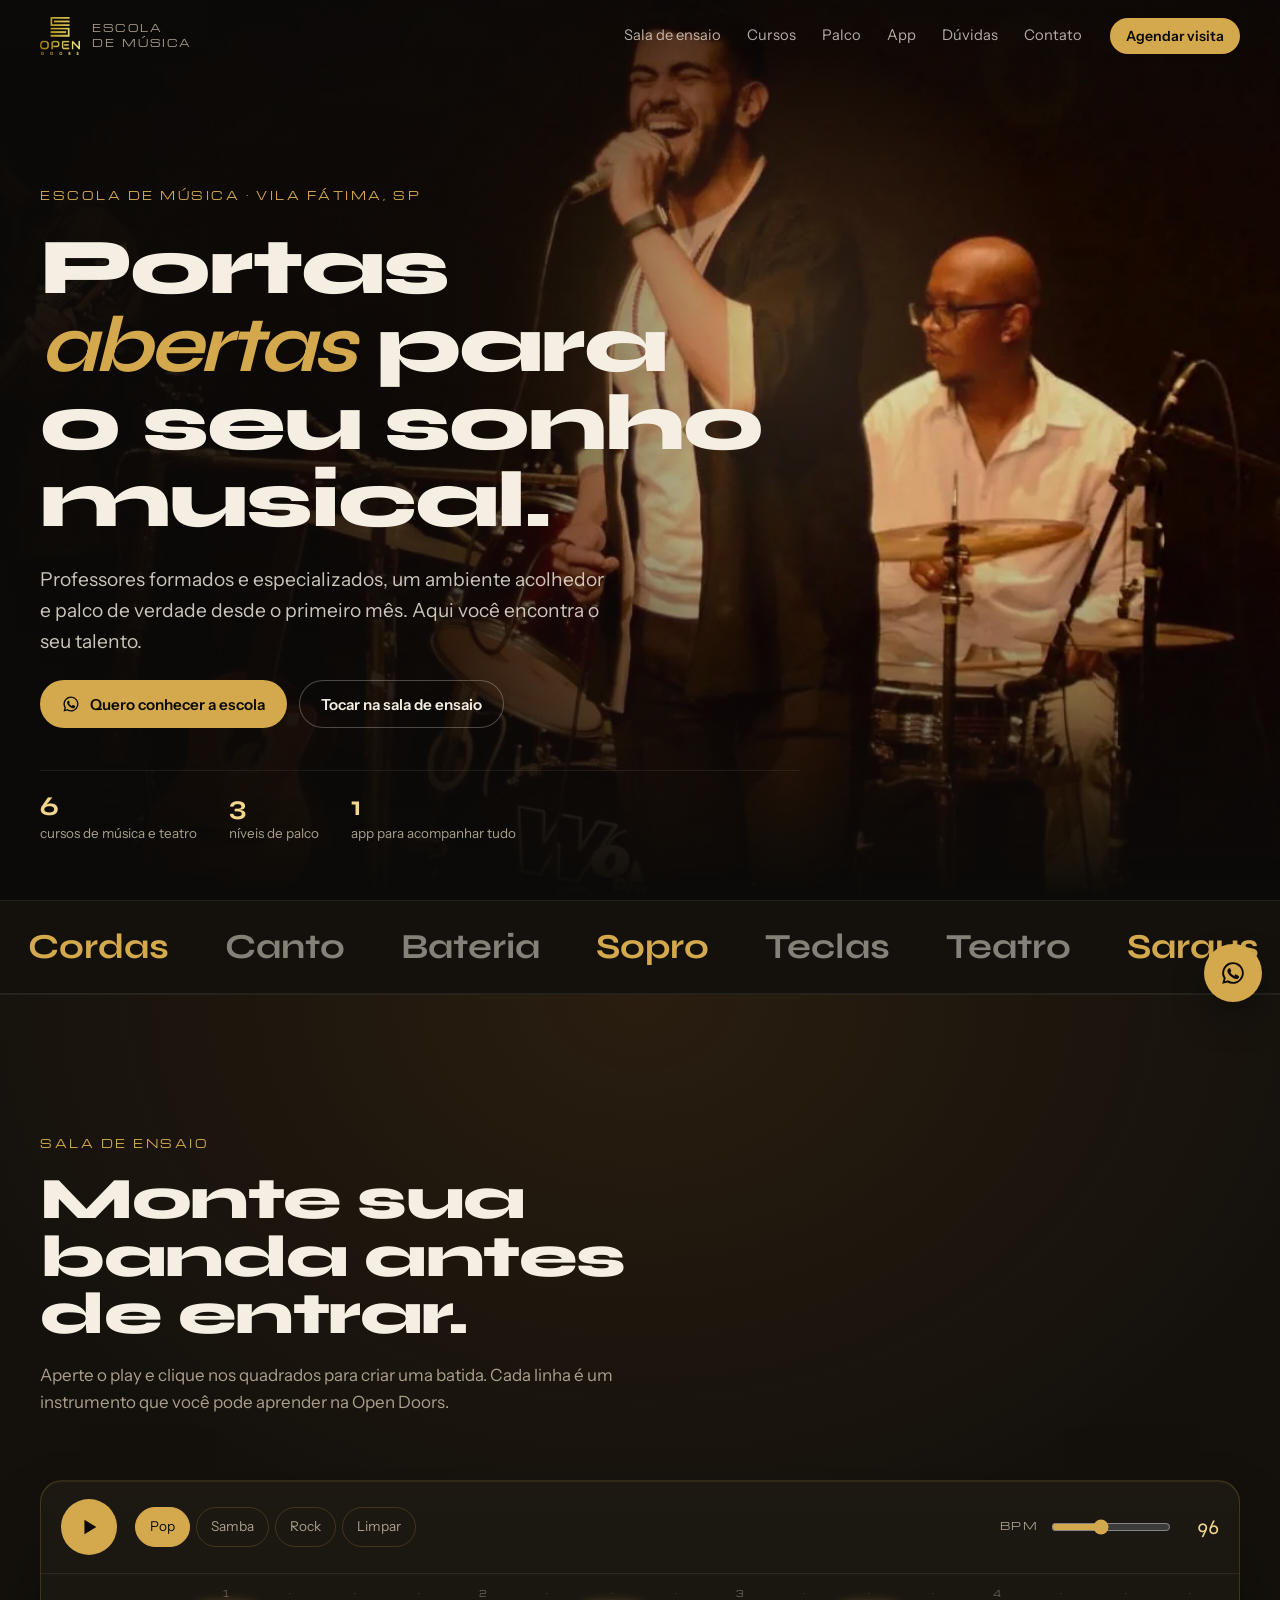
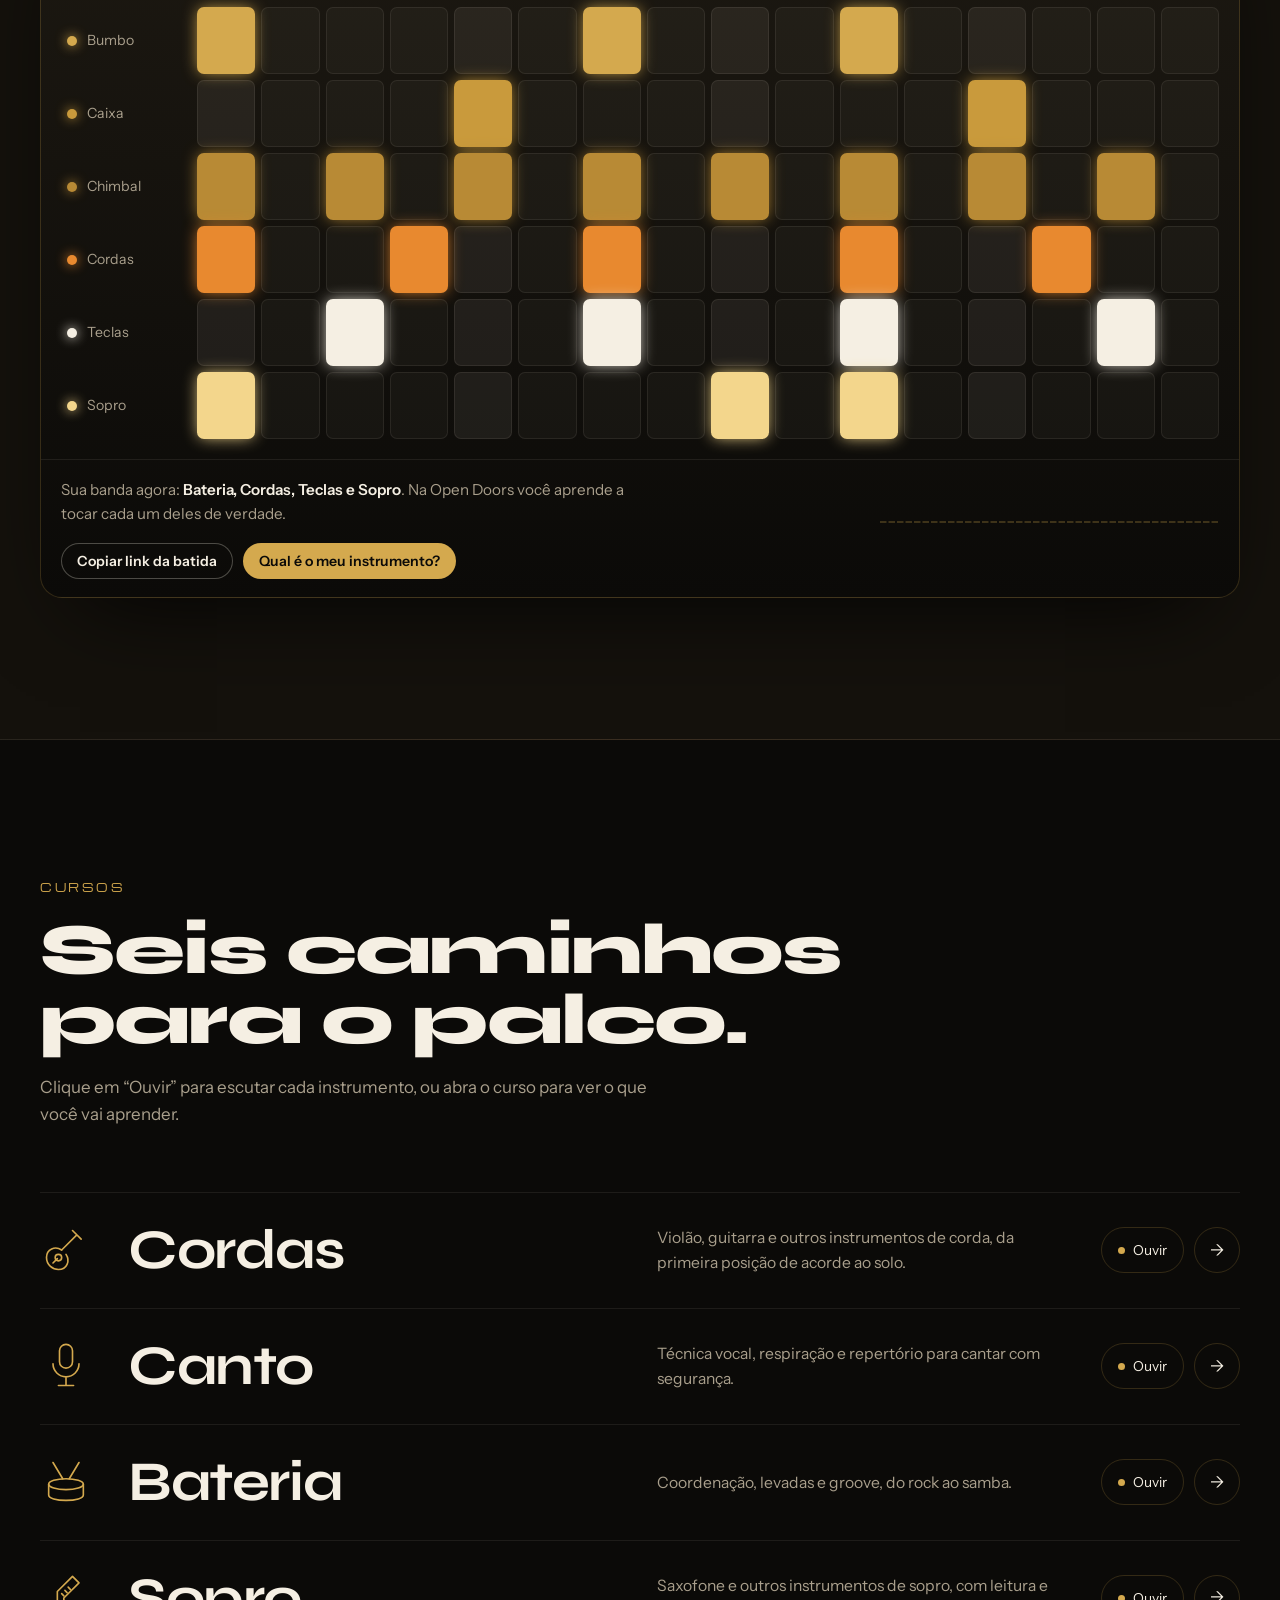
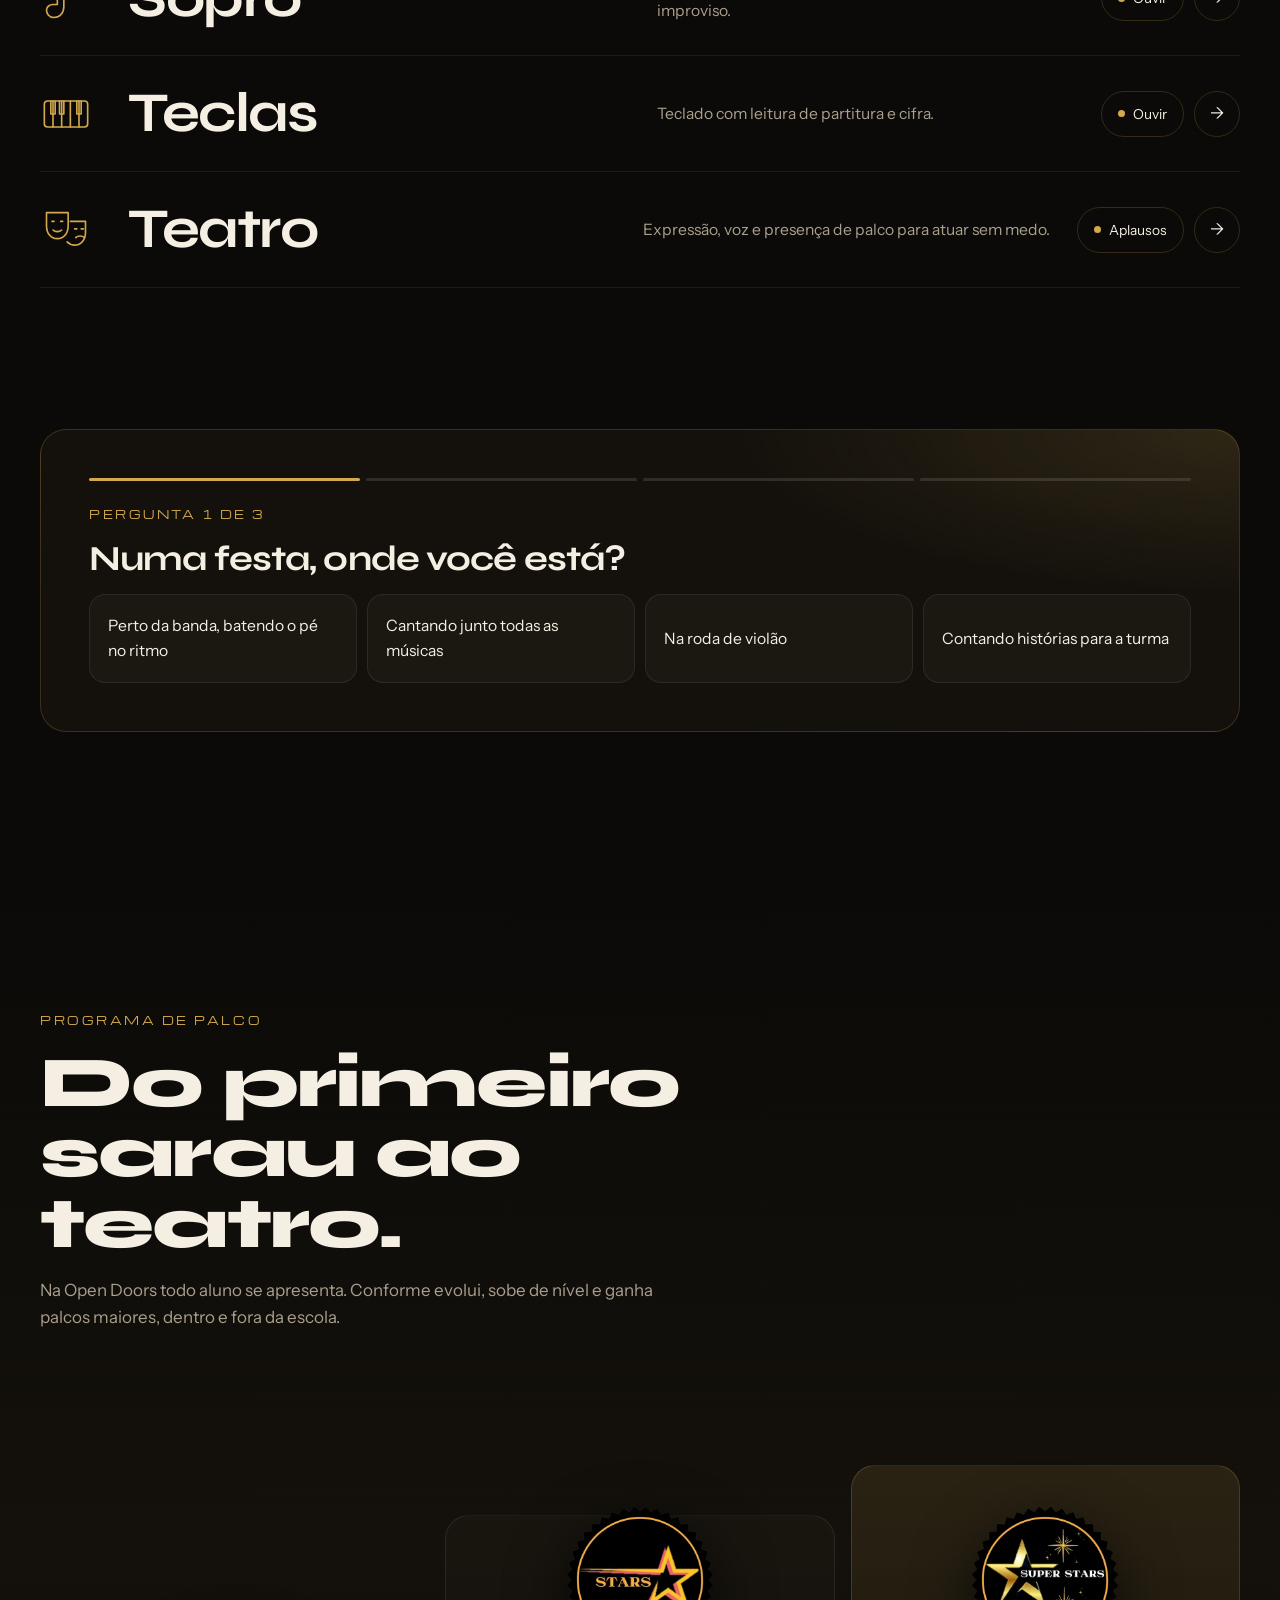
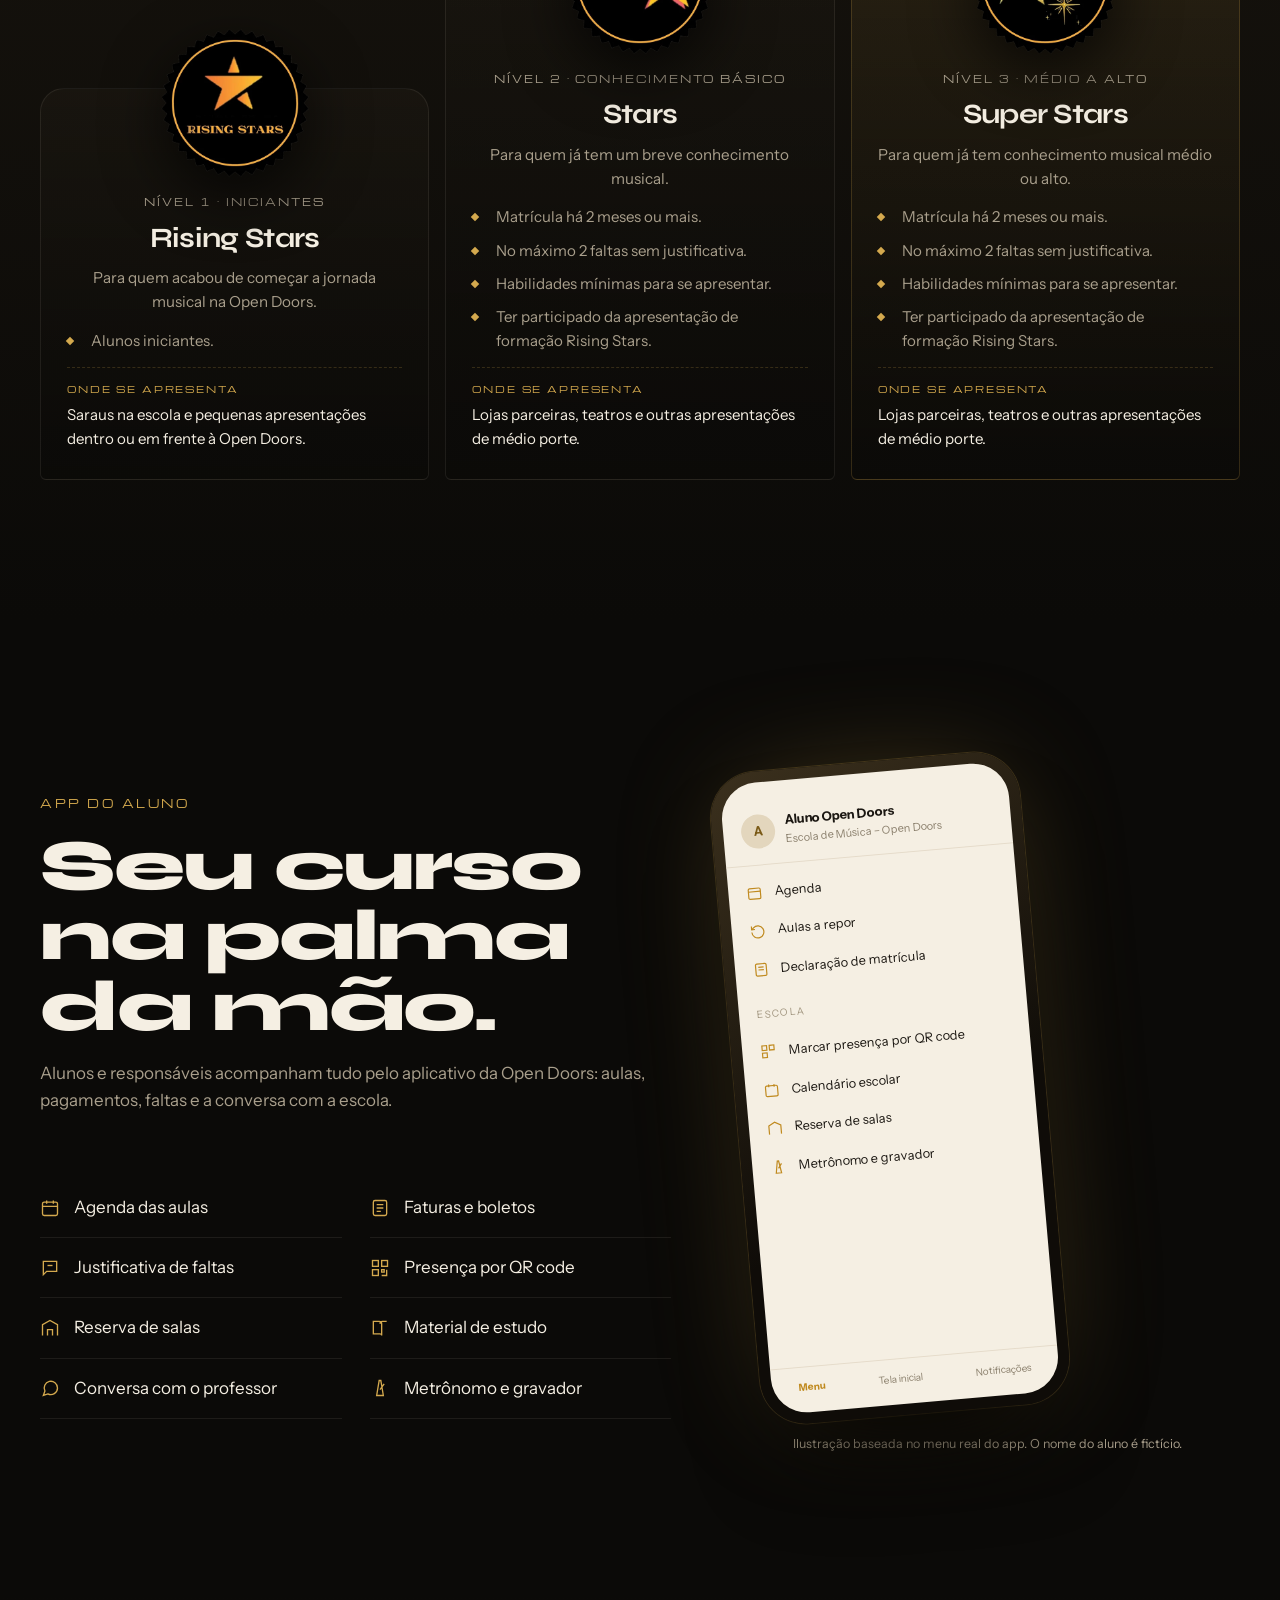
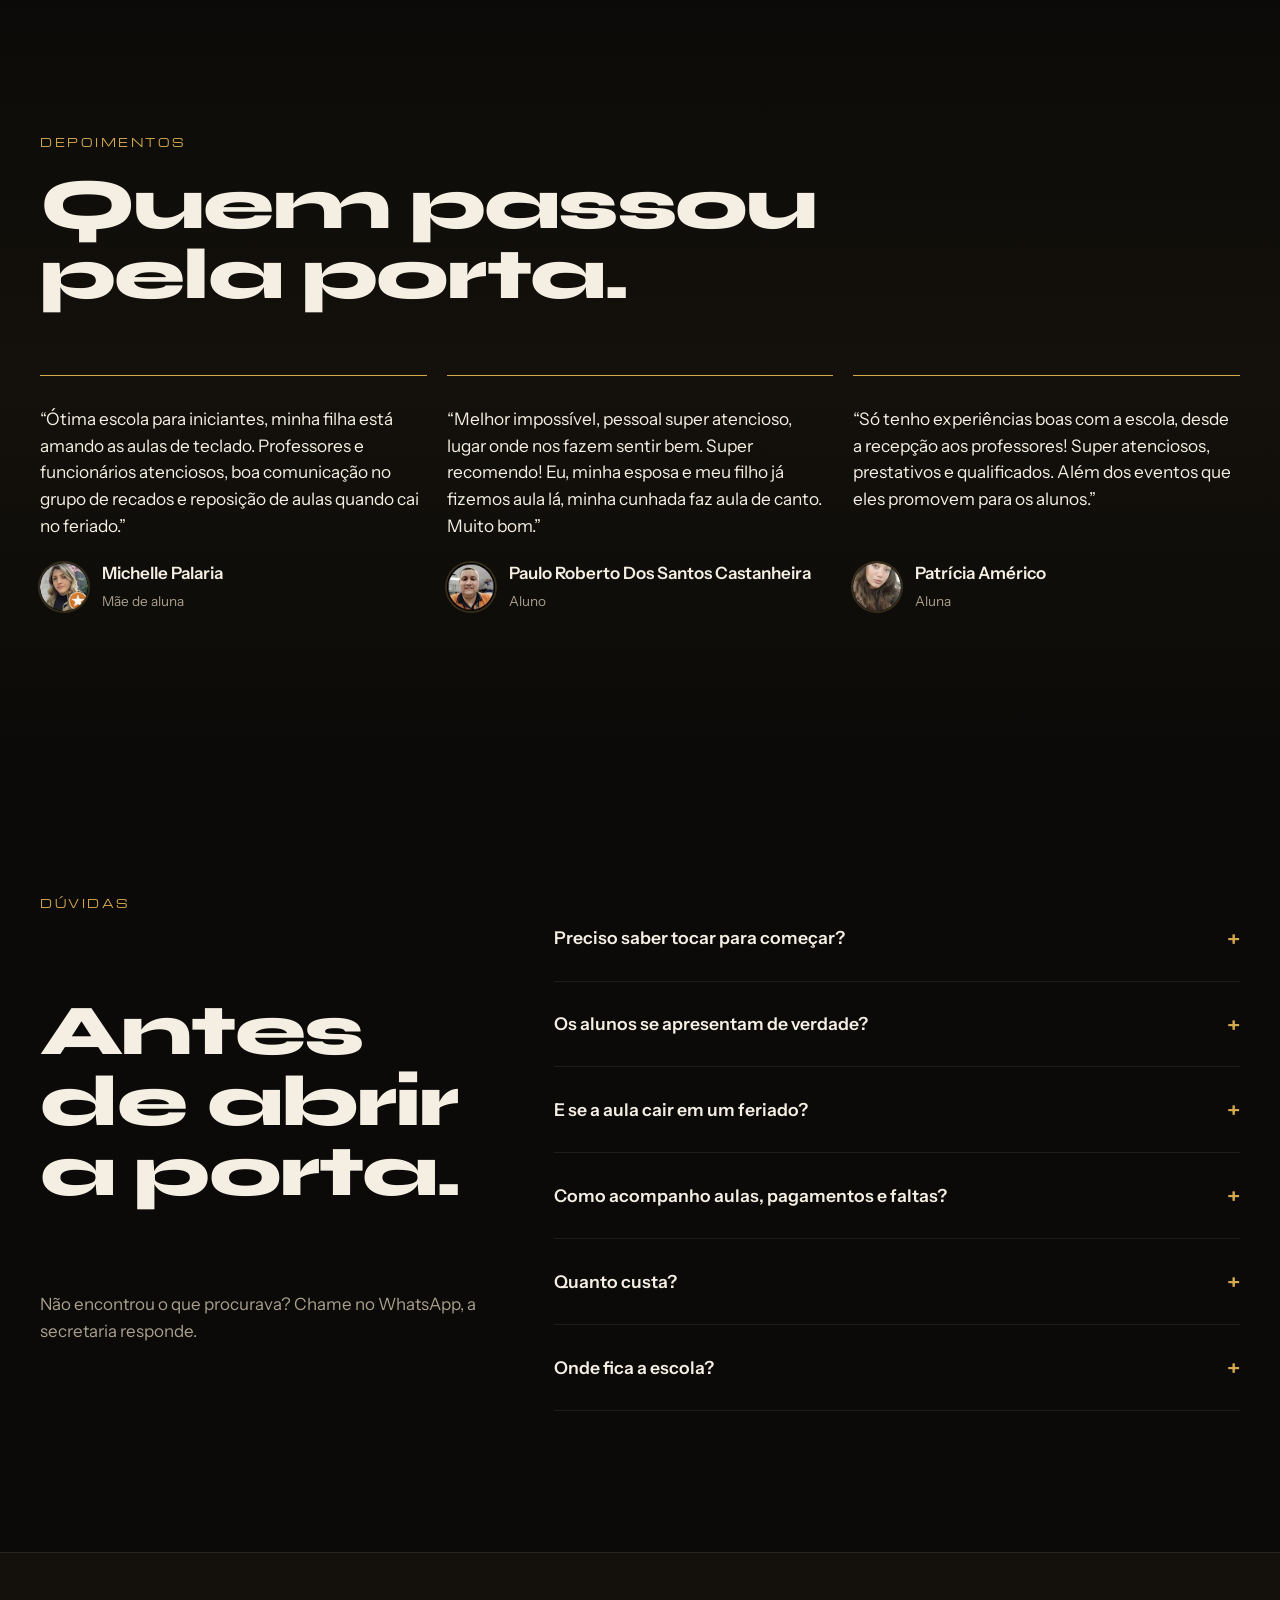
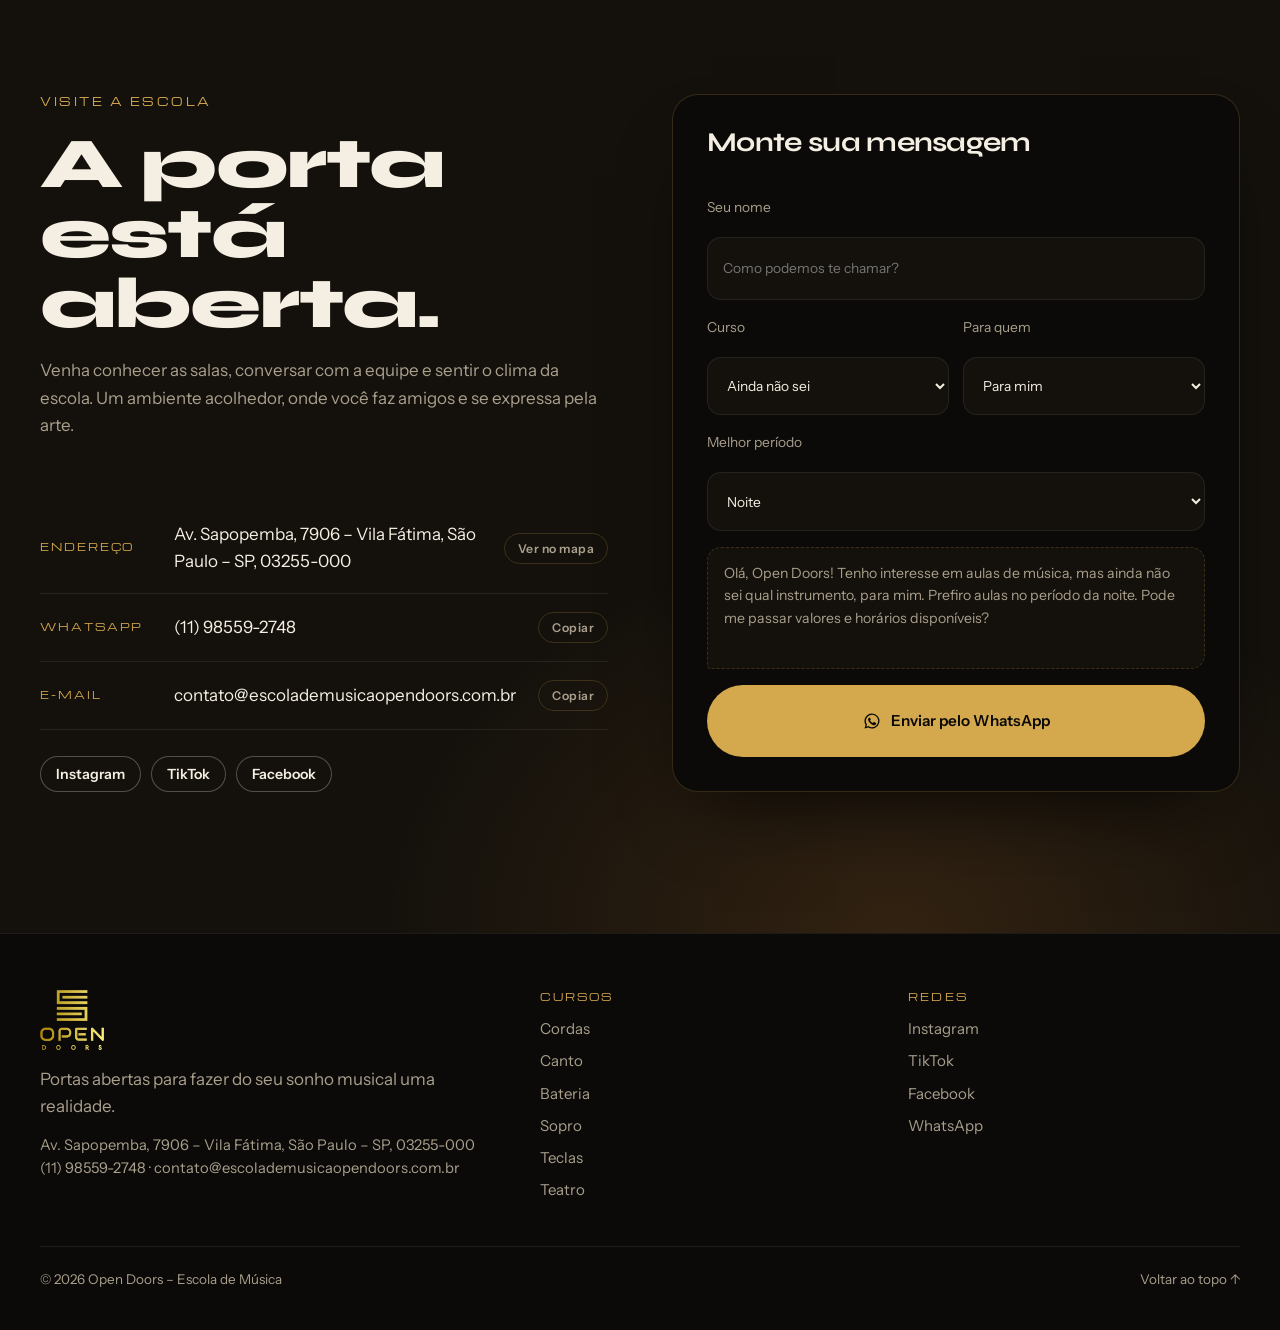
==== commit e6e3ce14: "Versão 2: foto real do palco, sala de ensaio, páginas por curso e SEO local - Hero com a foto real d" ====
--- a/index.html
+++ b/index.html
@@ -3,253 +3,303 @@
 <head>
 <meta charset="utf-8">
 <meta name="viewport" content="width=device-width, initial-scale=1, viewport-fit=cover">
-<title>Open Doors Escola de Música</title>
-<meta name="description" content="Open Doors – Escola de Música na Vila Fátima, São Paulo. Cordas, canto, bateria, sopro, teclas e teatro.">
+<title>Open Doors – Escola de Música | Vila Fátima, São Paulo</title>
+<meta name="description" content="Escola de música na Av. Sapopemba, Vila Fátima (SP). Aulas de cordas, canto, bateria, sopro, teclas e teatro, com apresentações em saraus, lojas parceiras e teatros.">
+<link rel="canonical" href="https://hctoliv.github.io/open-doors-escola-de-musica/">
+<meta name="theme-color" content="#0b0a08">
+<meta property="og:type" content="website">
+<meta property="og:locale" content="pt_BR">
+<meta property="og:site_name" content="Open Doors – Escola de Música">
+<meta property="og:title" content="Open Doors – Escola de Música | Vila Fátima, São Paulo">
+<meta property="og:description" content="Escola de música na Av. Sapopemba, Vila Fátima (SP). Aulas de cordas, canto, bateria, sopro, teclas e teatro, com apresentações em saraus, lojas parceiras e teatros.">
+<meta property="og:url" content="https://hctoliv.github.io/open-doors-escola-de-musica/">
+<meta property="og:image" content="https://hctoliv.github.io/open-doors-escola-de-musica/og.jpg">
+<meta property="og:image:width" content="1200">
+<meta property="og:image:height" content="630">
+<meta name="twitter:card" content="summary_large_image">
+<link rel="icon" href="favicon-32.png" sizes="32x32">
+<link rel="apple-touch-icon" href="apple-touch-icon.png">
+<link rel="manifest" href="site.webmanifest">
 <link rel="preconnect" href="https://fonts.googleapis.com">
 <link rel="preconnect" href="https://fonts.gstatic.com" crossorigin>
-<link rel="stylesheet" href="https://fonts.googleapis.com/css2?family=Unbounded:wght@400;600;800&family=Instrument+Sans:ital,wght@0,400;0,500;0,600;1,400&family=DM+Mono:wght@400;500&display=swap">
-<meta property="og:title" content="Open Doors – Escola de Música">
-<meta property="og:description" content="Portas abertas para o seu sonho musical. Cordas, canto, bateria, sopro, teclas e teatro na Vila Fátima, São Paulo.">
-<link rel="icon" href="assets/logo.png">
-<link rel="stylesheet" href="styles.css">
+<link rel="stylesheet" href="https://fonts.googleapis.com/css2?family=Syne:wght@600;700;800&family=Instrument+Sans:ital,wght@0,400;0,500;0,600;1,400&family=Michroma&display=swap">
+<link rel="stylesheet" href="assets/css/site.css?v=2">
+<script type="application/ld+json">{"@context": "https://schema.org", "@type": "MusicSchool", "@id": "https://hctoliv.github.io/open-doors-escola-de-musica/#escola", "name": "Open Doors – Escola de Música", "url": "https://hctoliv.github.io/open-doors-escola-de-musica/", "logo": "https://hctoliv.github.io/open-doors-escola-de-musica/icon-512.png", "image": "https://hctoliv.github.io/open-doors-escola-de-musica/og.jpg", "description": "Escola de música na Vila Fátima, São Paulo, com cursos de cordas, canto, bateria, sopro, teclas e teatro.", "telephone": "+55 11 98559-2748", "email": "contato@escolademusicaopendoors.com.br", "address": {"@type": "PostalAddress", "streetAddress": "Av. Sapopemba, 7906", "addressLocality": "São Paulo", "addressRegion": "SP", "postalCode": "03255-000", "addressCountry": "BR"}, "areaServed": "Zona Leste de São Paulo", "sameAs": ["https://www.instagram.com/opendoors_oficial/", "https://www.tiktok.com/@open.doors.escola", "https://www.facebook.com/profile.php?id=100089439295352"]}</script>
+<script type="application/ld+json">{"@context": "https://schema.org", "@type": "FAQPage", "mainEntity": [{"@type": "Question", "name": "Preciso saber tocar para começar?", "acceptedAnswer": {"@type": "Answer", "text": "Não. O nível Rising Stars é feito para quem acabou de começar. Você entra do zero e já participa dos saraus da escola."}}, {"@type": "Question", "name": "Os alunos se apresentam de verdade?", "acceptedAnswer": {"@type": "Answer", "text": "Sim. Todo aluno começa no Rising Stars, com saraus e pequenas apresentações. Conforme evolui, passa para Stars e Super Stars e se apresenta em lojas parceiras, teatros e eventos de médio porte."}}, {"@type": "Question", "name": "E se a aula cair em um feriado?", "acceptedAnswer": {"@type": "Answer", "text": "A aula é reposta. Você acompanha as reposições no app, na área Aulas a repor."}}, {"@type": "Question", "name": "Como acompanho aulas, pagamentos e faltas?", "acceptedAnswer": {"@type": "Answer", "text": "Pelo app da Open Doors. Lá estão a agenda das aulas, as faturas, a justificativa de faltas, o check-in por QR code, a reserva de salas para estudar e o contato com professores e secretaria."}}, {"@type": "Question", "name": "Quanto custa?", "acceptedAnswer": {"@type": "Answer", "text": "Os valores dependem do curso e do formato da aula. Mande uma mensagem no WhatsApp e a secretaria passa os valores e horários disponíveis."}}, {"@type": "Question", "name": "Onde fica a escola?", "acceptedAnswer": {"@type": "Answer", "text": "Na Av. Sapopemba, 7906 – Vila Fátima, São Paulo – SP, 03255-000. Atendimento pelo WhatsApp (11) 98559-2748."}}]}</script>
 </head>
 <body>
+<a class="skip" href="#conteudo">Pular para o conteúdo</a>
 <header class="top">
   <div class="wrap">
-    <a class="brand" href="#inicio" aria-label="Open Doors – início">
-      <img src="assets/logo.png" alt="Open Doors">
-      <span>Escola<br>de Música</span>
+    <a class="brand" href="./" aria-label="Open Doors, página inicial">
+      <img src="assets/img/logo.webp" width="40" height="37" alt="Open Doors">
+      <b>Escola<br>de Música</b>
     </a>
-    <nav class="nav" aria-label="Seções">
-      <a href="#cursos">Cursos</a>
-      <a href="#jornada">Jornada</a>
-      <a href="#app">App do aluno</a>
-      <a href="#depoimentos">Depoimentos</a>
-      <a href="#visite">Visite</a>
-    </nav>
-    <a class="btn btn-brass" href="#visite">
-      <svg viewBox="0 0 24 24" fill="none" stroke="currentColor" stroke-width="2" stroke-linecap="round" stroke-linejoin="round"><path d="M21 11.5a8.4 8.4 0 0 1-12.4 7.4L3 21l2.1-5.4A8.4 8.4 0 1 1 21 11.5z"/></svg>
-      Matricule-se
-    </a>
+    <nav class="nav" aria-label="Principal"><a href="#ensaio">Sala de ensaio</a><a href="#cursos">Cursos</a><a href="#palco">Palco</a><a href="#app">App</a><a href="#duvidas">Dúvidas</a><a href="#contato">Contato</a></nav>
+    <a class="btn btn-gold btn-sm" href="#contato">Agendar visita</a>
   </div>
 </header>
 
-<section class="hero" id="inicio">
-  <canvas id="stage" aria-hidden="true"></canvas>
+<main id="conteudo">
+<section class="hero" id="topo" aria-labelledby="t-hero">
+  <picture>
+    <source type="image/webp" srcset="assets/img/palco-960.webp 960w, assets/img/palco-1600.webp 1600w" sizes="100vw">
+    <img src="assets/img/palco-1600.jpg" srcset="assets/img/palco-960.jpg 960w, assets/img/palco-1600.jpg 1600w" sizes="100vw" width="1600" height="784" alt="Alunos e professores da Open Doors tocando ao vivo no palco: cantor ao centro, baterista e baixista" fetchpriority="high">
+  </picture>
+  <div class="shade"></div><div class="spot"></div>
   <div class="doors" aria-hidden="true"><div class="door l"></div><div class="door r"></div></div>
   <div class="wrap">
-    <p class="eyebrow reveal d1">Vila Fátima · São Paulo</p>
-    <h1 class="reveal d2">Portas <em>abertas</em> para o seu sonho musical</h1>
-    <p class="lead reveal d3">Na Open Doors, quem chega com vontade de tocar, cantar ou atuar encontra professores especializados, um ambiente acolhedor e palco de verdade para se apresentar.</p>
-    <div class="ctas reveal d4">
-      <a class="btn btn-brass" href="#cursos">Ouça os cursos</a>
-      <a class="btn btn-ghost" href="#visite">Fale com a gente</a>
-    </div>
-  </div>
-  <span class="scrollcue" aria-hidden="true">role ↓</span>
-</section>
-
-<div class="marquee" aria-hidden="true">
-  <div class="track">
-    <span>Violão</span><span>Guitarra</span><span>Canto</span><span>Bateria</span><span>Saxofone</span><span>Teclado</span><span>Piano</span><span>Teatro</span><span>Saraus</span>
-    <span>Violão</span><span>Guitarra</span><span>Canto</span><span>Bateria</span><span>Saxofone</span><span>Teclado</span><span>Piano</span><span>Teatro</span><span>Saraus</span>
-  </div>
-</div>
-
-<section class="scene" id="cursos">
-  <div class="wrap">
-    <div class="head">
-      <p class="eyebrow">Cursos</p>
-      <h2>Escolha o seu instrumento. Toque nele.</h2>
-      <p>Seis caminhos para começar. Clique em um card para ouvir como ele soa.</p>
-    </div>
-    <div class="scope">
-      <canvas id="scope" aria-hidden="true"></canvas>
-      <p class="hint" id="hint">Som ligado: aumente o volume e clique em um instrumento.</p>
-    </div>
-    <div class="grid6">
-      <button class="inst" data-s="cordas" type="button">
-        <svg viewBox="0 0 48 48"><path d="M30 6l8 8M34 10L20 24"/><path d="M20 24c-6-4-14-1-14 7 0 7 6 11 11 11 8 0 11-8 7-14"/><circle cx="17" cy="31" r="3"/><path d="M12 36l4-4"/></svg>
-        <h3>Cordas</h3>
-        <p>Violão, guitarra e baixo, da primeira posição de acorde ao solo.</p>
-        <span class="play"><i></i>Tocar</span>
-      </button>
-      <button class="inst" data-s="canto" type="button">
-        <svg viewBox="0 0 48 48"><rect x="18" y="4" width="12" height="22" rx="6"/><path d="M12 22a12 12 0 0 0 24 0M24 34v8M17 42h14"/></svg>
-        <h3>Canto</h3>
+    <span class="label rise d1">Escola de música · Vila Fátima, SP</span>
+    <h1 id="t-hero" class="rise d2">Portas <span class="gold">abertas</span> para o seu sonho musical.</h1>
+    <p class="lead rise d3">Professores formados e especializados, um ambiente acolhedor e palco de verdade desde o primeiro mês. Aqui você encontra o seu talento.</p>
+    <div class="ctas rise d4">
+      <a class="btn btn-gold" href="#contato"><svg viewBox="0 0 24 24" fill="currentColor" aria-hidden="true"><path d="M12 2a10 10 0 0 0-8.6 15.1L2 22l5-1.3A10 10 0 1 0 12 2zm0 18.2a8.2 8.2 0 0 1-4.2-1.2l-.3-.2-3 .8.8-2.9-.2-.3A8.2 8.2 0 1 1 12 20.2zm4.5-6.1c-.2-.1-1.5-.7-1.7-.8s-.4-.1-.6.1-.7.8-.8 1-.3.2-.5.1a6.7 6.7 0 0 1-3.3-2.9c-.3-.4.3-.4.7-1.3.1-.2 0-.3 0-.4l-.8-1.8c-.2-.5-.4-.4-.6-.4h-.5a1 1 0 0 0-.7.3 3 3 0 0 0-.9 2.2 5.2 5.2 0 0 0 1.1 2.7 11.8 11.8 0 0 0 4.5 4c1.7.7 2.3.8 3.2.6a2.7 2.7 0 0 0 1.8-1.2 2.2 2.2 0 0 0 .1-1.3c0-.1-.2-.2-.5-.3z"/></svg>Quero conhecer a escola</a>
+      <a class="btn btn-line" href="#ensaio">Tocar na sala de ensaio</a>
+    </div>
+    <div class="facts rise d5">
+      <div><b>6</b><span>cursos de música e teatro</span></div>
+      <div><b>3</b><span>níveis de palco</span></div>
+      <div><b>1</b><span>app para acompanhar tudo</span></div>
+    </div>
+  </div>
+</section>
+
+<div class="ticker" aria-hidden="true"><div><span>Cordas</span><span>Canto</span><span>Bateria</span><span>Sopro</span><span>Teclas</span><span>Teatro</span><span>Saraus</span><span>Rising Stars</span><span>Stars</span><span>Super Stars</span><span>Cordas</span><span>Canto</span><span>Bateria</span><span>Sopro</span><span>Teclas</span><span>Teatro</span><span>Saraus</span><span>Rising Stars</span><span>Stars</span><span>Super Stars</span></div></div>
+
+<section class="sec studio" id="ensaio" aria-labelledby="t-ensaio">
+  <div class="wrap">
+    <div class="sec-head split-head">
+      <div>
+        <span class="label">Sala de ensaio</span>
+        <h2 id="t-ensaio">Monte sua banda antes de entrar.</h2>
+        <p>Aperte o play e clique nos quadrados para criar uma batida. Cada linha é um instrumento que você pode aprender na Open Doors.</p>
+      </div>
+    </div>
+    <div class="rack">
+      <div class="rack-top">
+        <button class="play" id="seqPlay" type="button" aria-pressed="false" aria-label="Tocar">
+          <svg class="i-play" viewBox="0 0 24 24" fill="currentColor" aria-hidden="true"><path d="M7 4l13 8-13 8z"/></svg>
+          <svg class="i-stop" viewBox="0 0 24 24" fill="currentColor" aria-hidden="true"><rect x="6" y="6" width="12" height="12" rx="2"/></svg>
+        </button>
+        <div class="presets" role="group" aria-label="Estilos">
+          <button class="chip" type="button" data-preset="pop" aria-pressed="true">Pop</button>
+          <button class="chip" type="button" data-preset="samba" aria-pressed="false">Samba</button>
+          <button class="chip" type="button" data-preset="rock" aria-pressed="false">Rock</button>
+          <button class="chip" type="button" data-preset="limpar" aria-pressed="false">Limpar</button>
+        </div>
+        <label class="tempo" for="bpm">BPM <input type="range" id="bpm" min="60" max="150" value="96"><output id="bpmOut" for="bpm">96</output></label>
+      </div>
+      <div class="grid-scroll"><div class="seq" id="seq" role="group" aria-label="Grade de 16 passos"></div></div>
+      <div class="rack-foot">
+        <p id="seqMsg" aria-live="polite">Carregando a sala de ensaio.</p>
+        <canvas class="meter" id="meter" aria-hidden="true"></canvas>
+        <div style="display:flex;gap:10px;flex-wrap:wrap">
+          <button class="btn btn-line btn-sm" type="button" id="seqShare">Copiar link da batida</button>
+          <a class="btn btn-gold btn-sm" href="#quiz">Qual é o meu instrumento?</a>
+        </div>
+      </div>
+    </div>
+  </div>
+</section>
+
+<section class="sec" id="cursos" aria-labelledby="t-cursos">
+  <div class="wrap">
+    <div class="sec-head">
+      <span class="label">Cursos</span>
+      <h2 id="t-cursos">Seis caminhos para o palco.</h2>
+      <p>Clique em “Ouvir” para escutar cada instrumento, ou abra o curso para ver o que você vai aprender.</p>
+    </div>
+    <div class="courses">
+      <article class="course">
+        <svg class="" viewBox="0 0 48 48" width="48" height="48" aria-hidden="true"><path d="M30 6l8 8M34 10L20 24"/><path d="M20 24c-6-4-14-1-14 7 0 7 6 11 11 11 8 0 11-8 7-14"/><circle cx="17" cy="31" r="3"/><path d="M12 36l4-4"/></svg>
+        <h3><a href="cursos/cordas.html">Cordas</a></h3>
+        <p>Violão, guitarra e outros instrumentos de corda, da primeira posição de acorde ao solo.</p>
+        <div class="acts"><button class="listen" type="button" data-demo="cordas"><i></i>Ouvir</button><span class="arrow" aria-hidden="true">→</span></div>
+      </article>
+      <article class="course">
+        <svg class="" viewBox="0 0 48 48" width="48" height="48" aria-hidden="true"><rect x="18" y="4" width="12" height="22" rx="6"/><path d="M12 22a12 12 0 0 0 24 0M24 34v8M17 42h14"/></svg>
+        <h3><a href="cursos/canto.html">Canto</a></h3>
         <p>Técnica vocal, respiração e repertório para cantar com segurança.</p>
-        <span class="play"><i></i>Tocar</span>
-      </button>
-      <button class="inst" data-s="bateria" type="button">
-        <svg viewBox="0 0 48 48"><ellipse cx="24" cy="26" rx="16" ry="5"/><path d="M8 26v10c0 3 7 5 16 5s16-2 16-5V26"/><path d="M12 6l9 15M36 6l-9 15"/></svg>
-        <h3>Bateria</h3>
+        <div class="acts"><button class="listen" type="button" data-demo="canto"><i></i>Ouvir</button><span class="arrow" aria-hidden="true">→</span></div>
+      </article>
+      <article class="course">
+        <svg class="" viewBox="0 0 48 48" width="48" height="48" aria-hidden="true"><ellipse cx="24" cy="26" rx="16" ry="5"/><path d="M8 26v10c0 3 7 5 16 5s16-2 16-5V26"/><path d="M12 6l9 15M36 6l-9 15"/></svg>
+        <h3><a href="cursos/bateria.html">Bateria</a></h3>
         <p>Coordenação, levadas e groove, do rock ao samba.</p>
-        <span class="play"><i></i>Tocar</span>
-      </button>
-      <button class="inst" data-s="sopro" type="button">
-        <svg viewBox="0 0 48 48"><path d="M30 4l6 6-14 14v8c0 6-4 10-9 10s-7-4-7-7 3-5 6-5h4V18z"/><path d="M26 14l2 2M23 17l2 2M20 20l2 2"/></svg>
-        <h3>Sopro</h3>
-        <p>Saxofone, flauta e outros sopros, com leitura e improviso.</p>
-        <span class="play"><i></i>Tocar</span>
-      </button>
-      <button class="inst" data-s="teclas" type="button">
-        <svg viewBox="0 0 48 48"><rect x="4" y="12" width="40" height="24" rx="3"/><path d="M12 12v24M20 12v24M28 12v24M36 12v24"/><path d="M10 12v12h4V12M18 12v12h4V12M34 12v12h4V12" fill="currentColor" stroke-width="0" style="fill:var(--brass)"/></svg>
-        <h3>Teclas</h3>
-        <p>Teclado e piano, com leitura de partitura e cifra.</p>
-        <span class="play"><i></i>Tocar</span>
-      </button>
-      <button class="inst" data-s="teatro" type="button">
-        <svg viewBox="0 0 48 48"><path d="M6 8h20v12c0 7-4 12-10 12S6 27 6 20z"/><path d="M11 16h2M19 16h2M12 24c2 2 6 2 8 0"/><path d="M28 16h14v10c0 7-4 12-10 12-3 0-5-1-7-3"/><path d="M32 23h2M38 23h2M33 31c2-2 6-2 8 0"/></svg>
-        <h3>Teatro</h3>
+        <div class="acts"><button class="listen" type="button" data-demo="bateria"><i></i>Ouvir</button><span class="arrow" aria-hidden="true">→</span></div>
+      </article>
+      <article class="course">
+        <svg class="" viewBox="0 0 48 48" width="48" height="48" aria-hidden="true"><path d="M30 4l6 6-14 14v8c0 6-4 10-9 10s-7-4-7-7 3-5 6-5h4V18z"/><path d="M26 14l2 2M23 17l2 2M20 20l2 2"/></svg>
+        <h3><a href="cursos/sopro.html">Sopro</a></h3>
+        <p>Saxofone e outros instrumentos de sopro, com leitura e improviso.</p>
+        <div class="acts"><button class="listen" type="button" data-demo="sopro"><i></i>Ouvir</button><span class="arrow" aria-hidden="true">→</span></div>
+      </article>
+      <article class="course">
+        <svg class="" viewBox="0 0 48 48" width="48" height="48" aria-hidden="true"><rect x="4" y="12" width="40" height="24" rx="3"/><path d="M12 12v24M20 12v24M28 12v24M36 12v24"/><path d="M10 12v12h4V12M18 12v12h4V12M34 12v12h4V12"/></svg>
+        <h3><a href="cursos/teclas.html">Teclas</a></h3>
+        <p>Teclado com leitura de partitura e cifra.</p>
+        <div class="acts"><button class="listen" type="button" data-demo="teclas"><i></i>Ouvir</button><span class="arrow" aria-hidden="true">→</span></div>
+      </article>
+      <article class="course">
+        <svg class="" viewBox="0 0 48 48" width="48" height="48" aria-hidden="true"><path d="M6 8h20v12c0 7-4 12-10 12S6 27 6 20z"/><path d="M11 16h2M19 16h2M12 24c2 2 6 2 8 0"/><path d="M28 16h14v10c0 7-4 12-10 12-3 0-5-1-7-3"/><path d="M32 23h2M38 23h2M33 31c2-2 6-2 8 0"/></svg>
+        <h3><a href="cursos/teatro.html">Teatro</a></h3>
         <p>Expressão, voz e presença de palco para atuar sem medo.</p>
-        <span class="play"><i></i>Aplausos</span>
-      </button>
-    </div>
-  </div>
-</section>
-
-<section class="scene journey" id="jornada">
-  <div class="wrap">
-    <div class="head">
-      <p class="eyebrow">Jornada no palco</p>
-      <h2>Do primeiro sarau ao grande palco.</h2>
-      <p>Todo aluno sobe ao palco. Conforme evolui, avança de nível e ganha apresentações maiores, dentro e fora da escola.</p>
-    </div>
-    <div class="steps">
-      <article class="step">
-        <div class="stars"><svg viewBox="0 0 24 24"><path d="M12 2l3 7 7 .6-5.4 4.7 1.7 7.2L12 17.8 5.7 21.5l1.7-7.2L2 9.6 9 9z"/></svg></div>
-        <span class="lvl">Nível 1 · Iniciantes</span>
+        <div class="acts"><button class="listen" type="button" data-demo="teatro"><i></i>Aplausos</button><span class="arrow" aria-hidden="true">→</span></div>
+      </article>
+    </div>
+  </div>
+</section>
+
+<section class="sec" id="quiz" aria-labelledby="t-quiz" style="padding-top:0">
+  <div class="wrap">
+    <div class="quiz">
+      <div class="progress" aria-hidden="true"><i></i><i></i><i></i><i></i></div>
+      <h2 id="t-quiz" class="sr">Qual instrumento combina com você?</h2>
+      <div class="q-body" aria-live="polite"></div>
+    </div>
+  </div>
+</section>
+
+<section class="sec levels" id="palco" aria-labelledby="t-palco">
+  <div class="wrap">
+    <div class="sec-head">
+      <span class="label">Programa de palco</span>
+      <h2 id="t-palco">Do primeiro sarau ao teatro.</h2>
+      <p>Na Open Doors todo aluno se apresenta. Conforme evolui, sobe de nível e ganha palcos maiores, dentro e fora da escola.</p>
+    </div>
+    <div class="stairs-wrap"><div class="stairs">
+      <article class="level">
+        <img src="assets/img/nivel-rising-stars.webp" width="148" height="148" alt="Selo Rising Stars" loading="lazy">
+        <span class="tier">Nível 1 · Iniciantes</span>
         <h3>Rising Stars</h3>
-        <ul><li>Para quem está começando na música.</li><li>Primeiro contato com o público, em um ambiente seguro.</li></ul>
-        <p class="stage"><b>Onde se apresenta</b>Saraus e pequenas apresentações na escola ou perto dela.</p>
-      </article>
-      <article class="step">
-        <div class="stars"><svg viewBox="0 0 24 24"><path d="M12 2l3 7 7 .6-5.4 4.7 1.7 7.2L12 17.8 5.7 21.5l1.7-7.2L2 9.6 9 9z"/></svg><svg viewBox="0 0 24 24"><path d="M12 2l3 7 7 .6-5.4 4.7 1.7 7.2L12 17.8 5.7 21.5l1.7-7.2L2 9.6 9 9z"/></svg></div>
-        <span class="lvl">Nível 2 · Conhecimento básico</span>
+        <p style="color:var(--muted);font-size:.95rem;text-align:center">Para quem acabou de começar a jornada musical na Open Doors.</p>
+        <ul><li>Alunos iniciantes.</li></ul>
+        <p class="where"><b>Onde se apresenta</b>Saraus na escola e pequenas apresentações dentro ou em frente à Open Doors.</p>
+      </article>
+      <article class="level">
+        <img src="assets/img/nivel-stars.webp" width="148" height="148" alt="Selo Stars" loading="lazy">
+        <span class="tier">Nível 2 · Conhecimento básico</span>
         <h3>Stars</h3>
-        <ul><li>Pelo menos 2 meses de matrícula.</li><li>No máximo 2 faltas sem justificativa.</li><li>Desempenho mínimo para se apresentar.</li><li>Ter feito a apresentação Rising Stars.</li></ul>
-        <p class="stage"><b>Onde se apresenta</b>Shows em lojas parceiras, teatros e eventos de médio porte.</p>
-      </article>
-      <article class="step">
-        <div class="stars"><svg viewBox="0 0 24 24"><path d="M12 2l3 7 7 .6-5.4 4.7 1.7 7.2L12 17.8 5.7 21.5l1.7-7.2L2 9.6 9 9z"/></svg><svg viewBox="0 0 24 24"><path d="M12 2l3 7 7 .6-5.4 4.7 1.7 7.2L12 17.8 5.7 21.5l1.7-7.2L2 9.6 9 9z"/></svg><svg viewBox="0 0 24 24"><path d="M12 2l3 7 7 .6-5.4 4.7 1.7 7.2L12 17.8 5.7 21.5l1.7-7.2L2 9.6 9 9z"/></svg></div>
-        <span class="lvl">Nível 3 · Médio a avançado</span>
+        <p style="color:var(--muted);font-size:.95rem;text-align:center">Para quem já tem um breve conhecimento musical.</p>
+        <ul><li>Matrícula há 2 meses ou mais.</li><li>No máximo 2 faltas sem justificativa.</li><li>Habilidades mínimas para se apresentar.</li><li>Ter participado da apresentação de formação Rising Stars.</li></ul>
+        <p class="where"><b>Onde se apresenta</b>Lojas parceiras, teatros e outras apresentações de médio porte.</p>
+      </article>
+      <article class="level">
+        <img src="assets/img/nivel-super-stars.webp" width="148" height="148" alt="Selo Super Stars" loading="lazy">
+        <span class="tier">Nível 3 · Médio a alto</span>
         <h3>Super Stars</h3>
-        <ul><li>Conhecimento musical de médio a alto.</li><li>Mesmos critérios de frequência e desempenho do nível Stars.</li><li>Repertório pronto para palcos maiores.</li></ul>
-        <p class="stage"><b>Onde se apresenta</b>Lojas parceiras, teatros e eventos de médio porte.</p>
-      </article>
-    </div>
-  </div>
-</section>
-
-<section class="scene" id="app">
+        <p style="color:var(--muted);font-size:.95rem;text-align:center">Para quem já tem conhecimento musical médio ou alto.</p>
+        <ul><li>Matrícula há 2 meses ou mais.</li><li>No máximo 2 faltas sem justificativa.</li><li>Habilidades mínimas para se apresentar.</li><li>Ter participado da apresentação de formação Rising Stars.</li></ul>
+        <p class="where"><b>Onde se apresenta</b>Lojas parceiras, teatros e outras apresentações de médio porte.</p>
+      </article>
+    </div></div>
+  </div>
+</section>
+
+<section class="sec" id="app" aria-labelledby="t-app">
   <div class="wrap app">
     <div>
-      <div class="head">
-        <p class="eyebrow">App do aluno</p>
-        <h2>A escola inteira no seu bolso.</h2>
-        <p>Alunos e responsáveis acompanham tudo pelo aplicativo da Open Doors, sem depender de recado no papel.</p>
-      </div>
-      <ul class="feats">
-        <li><span>→</span>Horário das aulas</li>
-        <li><span>→</span>Boletos e mensalidades</li>
-        <li><span>→</span>Justificativa de faltas</li>
-        <li><span>→</span>Check-in por QR code</li>
-        <li><span>→</span>Reserva de sala para estudar</li>
-        <li><span>→</span>Materiais de estudo</li>
-        <li><span>→</span>Mensagens com professores</li>
-        <li><span>→</span>Contato com a secretaria</li>
-      </ul>
+      <div class="sec-head">
+        <span class="label">App do aluno</span>
+        <h2 id="t-app">Seu curso na palma da mão.</h2>
+        <p>Alunos e responsáveis acompanham tudo pelo aplicativo da Open Doors: aulas, pagamentos, faltas e a conversa com a escola.</p>
+      </div>
+      <ul class="feat"><li><svg viewBox="0 0 24 24" aria-hidden="true"><rect x="3" y="5" width="18" height="16" rx="2"/><path d="M3 10h18M8 3v4M16 3v4"/></svg>Agenda das aulas</li><li><svg viewBox="0 0 24 24" aria-hidden="true"><rect x="4" y="3" width="16" height="18" rx="2"/><path d="M8 8h8M8 12h8M8 16h5"/></svg>Faturas e boletos</li><li><svg viewBox="0 0 24 24" aria-hidden="true"><path d="M4 4h16v12H8l-4 4z"/><path d="M9 9h6"/></svg>Justificativa de faltas</li><li><svg viewBox="0 0 24 24" aria-hidden="true"><rect x="3" y="3" width="7" height="7"/><rect x="14" y="3" width="7" height="7"/><rect x="3" y="14" width="7" height="7"/><path d="M14 14h3v3h-3zM20 14v7h-6"/></svg>Presença por QR code</li><li><svg viewBox="0 0 24 24" aria-hidden="true"><path d="M3 21V8l9-5 9 5v13"/><path d="M9 21v-7h6v7"/></svg>Reserva de salas</li><li><svg viewBox="0 0 24 24" aria-hidden="true"><path d="M4 4h7a3 3 0 0 1 3 3v14a2 2 0 0 0-2-2H4zM20 4h-5a3 3 0 0 0-3 3"/></svg>Material de estudo</li><li><svg viewBox="0 0 24 24" aria-hidden="true"><path d="M21 12a8 8 0 0 1-11.6 7.1L4 21l1.9-5.4A8 8 0 1 1 21 12z"/></svg>Conversa com o professor</li><li><svg viewBox="0 0 24 24" aria-hidden="true"><path d="M8 21h8l-3-18h-2zM12 14l5-7"/></svg>Metrônomo e gravador</li></ul>
     </div>
     <div>
-      <div class="phone" aria-label="Ilustração do aplicativo">
+      <div class="phone" role="img" aria-label="Ilustração do menu do app da Open Doors">
         <div class="screen">
-          <p class="hi">Olá, Ana ♪</p>
-          <div class="card"><small>Próxima aula</small>Teclado · Sala 2<br><span style="color:var(--muted)">Quinta, 18h30</span></div>
-          <div class="card qr"><canvas id="qr" width="21" height="21"></canvas><small>Check-in na recepção</small></div>
-          <div class="card"><small>Sala de estudo</small>Reservada · Sábado, 10h</div>
-          <div class="tabs"><b>Início</b><span>Aulas</span><span>Boletos</span><span>Chat</span></div>
+          <div class="bar"><span class="ava">A</span><div><b>Aluno Open Doors</b><small>Escola de Música – Open Doors</small></div></div>
+          <ul><li><svg viewBox="0 0 24 24" aria-hidden="true"><rect x="3" y="5" width="18" height="16" rx="2"/><path d="M3 10h18"/></svg>Agenda</li><li><svg viewBox="0 0 24 24" aria-hidden="true"><path d="M3 12a9 9 0 1 0 3-6.7L3 8"/><path d="M3 3v5h5"/></svg>Aulas a repor</li><li><svg viewBox="0 0 24 24" aria-hidden="true"><rect x="4" y="3" width="16" height="18" rx="2"/><path d="M8 8h8M8 12h8"/></svg>Declaração de matrícula</li></ul>
+          <p class="grp">Escola</p>
+          <ul><li><svg viewBox="0 0 24 24" aria-hidden="true"><rect x="3" y="3" width="7" height="7"/><rect x="14" y="3" width="7" height="7"/><rect x="3" y="14" width="7" height="7"/></svg>Marcar presença por QR code</li><li><svg viewBox="0 0 24 24" aria-hidden="true"><rect x="3" y="5" width="18" height="16" rx="2"/><path d="M8 3v4M16 3v4"/></svg>Calendário escolar</li><li><svg viewBox="0 0 24 24" aria-hidden="true"><path d="M3 21V8l9-5 9 5v13"/></svg>Reserva de salas</li><li><svg viewBox="0 0 24 24" aria-hidden="true"><path d="M8 21h8l-3-18h-2zM12 14l5-7"/></svg>Metrônomo e gravador</li></ul>
+          <div class="tabs"><b>Menu</b><span>Tela inicial</span><span>Notificações</span></div>
         </div>
       </div>
-      <p class="example">Ilustração com dados de exemplo</p>
-    </div>
-  </div>
-</section>
-
-<section class="scene journey" id="depoimentos">
-  <div class="wrap">
-    <div class="head">
-      <p class="eyebrow">Quem já passou pela porta</p>
-      <h2>O que alunos e famílias contam.</h2>
+      <p class="note">Ilustração baseada no menu real do app. O nome do aluno é fictício.</p>
+    </div>
+  </div>
+</section>
+
+<section class="sec levels" id="depoimentos" aria-labelledby="t-dep">
+  <div class="wrap">
+    <div class="sec-head">
+      <span class="label">Depoimentos</span>
+      <h2 id="t-dep">Quem passou pela porta.</h2>
     </div>
     <div class="quotes">
-      <article class="q">
-        <p>Elogia as aulas de teclado da filha, a atenção da equipe, a boa comunicação no grupo e a reposição das aulas que caem em feriado.</p>
-        <div class="who"><span class="av">MP</span><div><b>Michelle Palaria</b><small>Mãe de aluna</small></div></div>
-      </article>
-      <article class="q">
-        <p>Conta que a escola faz todo mundo se sentir bem-vindo e recomenda. Outras pessoas da família dele também fizeram aulas lá, inclusive de canto.</p>
-        <div class="who"><span class="av">PR</span><div><b>Paulo Roberto Castanheira</b><small>Aluno</small></div></div>
-      </article>
-      <article class="q">
-        <p>Relata só boas experiências, da recepção aos professores, que descreve como atenciosos, prestativos e qualificados. Destaca também os eventos da escola.</p>
-        <div class="who"><span class="av">PA</span><div><b>Patrícia Américo</b><small>Aluna</small></div></div>
-      </article>
-    </div>
-  </div>
-</section>
-
-<section class="scene visit" id="visite">
+      <figure class="quote" style="margin:0">
+        <blockquote style="margin:0"><p>“Ótima escola para iniciantes, minha filha está amando as aulas de teclado. Professores e funcionários atenciosos, boa comunicação no grupo de recados e reposição de aulas quando cai no feriado.”</p></blockquote>
+        <figcaption class="who"><img src="assets/img/dep-michelle.webp" width="48" height="48" alt="" loading="lazy"><div><b>Michelle Palaria</b><small>Mãe de aluna</small></div></figcaption>
+      </figure>
+      <figure class="quote" style="margin:0">
+        <blockquote style="margin:0"><p>“Melhor impossível, pessoal super atencioso, lugar onde nos fazem sentir bem. Super recomendo! Eu, minha esposa e meu filho já fizemos aula lá, minha cunhada faz aula de canto. Muito bom.”</p></blockquote>
+        <figcaption class="who"><img src="assets/img/dep-paulo.webp" width="48" height="48" alt="" loading="lazy"><div><b>Paulo Roberto Dos Santos Castanheira</b><small>Aluno</small></div></figcaption>
+      </figure>
+      <figure class="quote" style="margin:0">
+        <blockquote style="margin:0"><p>“Só tenho experiências boas com a escola, desde a recepção aos professores! Super atenciosos, prestativos e qualificados. Além dos eventos que eles promovem para os alunos.”</p></blockquote>
+        <figcaption class="who"><img src="assets/img/dep-patricia.webp" width="48" height="48" alt="" loading="lazy"><div><b>Patrícia Américo</b><small>Aluna</small></div></figcaption>
+      </figure>
+    </div>
+  </div>
+</section>
+
+<section class="sec" id="duvidas" aria-labelledby="t-faq">
+  <div class="wrap faq">
+    <div class="sec-head" style="margin:0">
+      <span class="label">Dúvidas</span>
+      <h2 id="t-faq">Antes de abrir a porta.</h2>
+      <p>Não encontrou o que procurava? Chame no WhatsApp, a secretaria responde.</p>
+    </div>
+    <div><details><summary>Preciso saber tocar para começar?</summary><p>Não. O nível Rising Stars é feito para quem acabou de começar. Você entra do zero e já participa dos saraus da escola.</p></details><details><summary>Os alunos se apresentam de verdade?</summary><p>Sim. Todo aluno começa no Rising Stars, com saraus e pequenas apresentações. Conforme evolui, passa para Stars e Super Stars e se apresenta em lojas parceiras, teatros e eventos de médio porte.</p></details><details><summary>E se a aula cair em um feriado?</summary><p>A aula é reposta. Você acompanha as reposições no app, na área Aulas a repor.</p></details><details><summary>Como acompanho aulas, pagamentos e faltas?</summary><p>Pelo app da Open Doors. Lá estão a agenda das aulas, as faturas, a justificativa de faltas, o check-in por QR code, a reserva de salas para estudar e o contato com professores e secretaria.</p></details><details><summary>Quanto custa?</summary><p>Os valores dependem do curso e do formato da aula. Mande uma mensagem no WhatsApp e a secretaria passa os valores e horários disponíveis.</p></details><details><summary>Onde fica a escola?</summary><p>Na Av. Sapopemba, 7906 – Vila Fátima, São Paulo – SP, 03255-000. Atendimento pelo WhatsApp (11) 98559-2748.</p></details></div>
+  </div>
+</section>
+<section class="sec visit" id="contato" aria-labelledby="t-contato">
   <div class="wrap visit-grid">
     <div>
-      <div class="head">
-        <p class="eyebrow">Visite a escola</p>
-        <h2>A porta está aberta.</h2>
-        <p>Uma família apaixonada por música, com um objetivo: transformar o sonho artístico de cada aluno em realidade.</p>
+      <div class="sec-head">
+        <span class="label">Visite a escola</span>
+        <h2 id="t-contato">A porta está aberta.</h2>
+        <p>Venha conhecer as salas, conversar com a equipe e sentir o clima da escola. Um ambiente acolhedor, onde você faz amigos e se expressa pela arte.</p>
       </div>
       <div class="info">
-        <div><span class="k">Endereço</span><span class="v">Av. Sapopemba, 7906 – Vila Fátima, São Paulo – SP, 03255-000</span><a class="copy" href="https://www.google.com/maps/search/?api=1&query=Av.+Sapopemba,+7906,+S%C3%A3o+Paulo" target="_blank" rel="noopener" style="text-decoration:none">Mapa</a></div>
-        <div><span class="k">WhatsApp</span><span class="v">(11) 98559-2748</span><button class="copy" type="button" data-copy="(11) 98559-2748">Copiar</button></div>
-        <div><span class="k">E-mail</span><span class="v">contato@escolademusicaopendoors.com.br</span><button class="copy" type="button" data-copy="contato@escolademusicaopendoors.com.br">Copiar</button></div>
-      </div>
-      <div class="socials">
-        <a class="btn btn-ghost" href="https://www.instagram.com/opendoors_oficial/" target="_blank" rel="noopener">Instagram</a>
-        <a class="btn btn-ghost" href="https://www.tiktok.com/@open.doors.escola" target="_blank" rel="noopener">TikTok</a>
-        <a class="btn btn-ghost" href="https://www.facebook.com/profile.php?id=100089439295352" target="_blank" rel="noopener">Facebook</a>
-      </div>
-    </div>
-    <form class="wa" id="waForm">
+        <div><span class="k">Endereço</span><span class="v">Av. Sapopemba, 7906 – Vila Fátima, São Paulo – SP, 03255-000</span><a class="mini" href="https://www.google.com/maps/search/?api=1&query=Open+Doors+Escola+de+M%C3%BAsica+Av.+Sapopemba+7906+S%C3%A3o+Paulo" target="_blank" rel="noopener">Ver no mapa</a></div>
+        <div><span class="k">WhatsApp</span><span class="v">(11) 98559-2748</span><button class="mini" type="button" data-copy="(11) 98559-2748">Copiar</button></div>
+        <div><span class="k">E-mail</span><span class="v">contato@escolademusicaopendoors.com.br</span><button class="mini" type="button" data-copy="contato@escolademusicaopendoors.com.br">Copiar</button></div>
+      </div>
+      <div class="socials"><a class="btn btn-line btn-sm" href="https://www.instagram.com/opendoors_oficial/" target="_blank" rel="noopener">Instagram</a><a class="btn btn-line btn-sm" href="https://www.tiktok.com/@open.doors.escola" target="_blank" rel="noopener">TikTok</a><a class="btn btn-line btn-sm" href="https://www.facebook.com/profile.php?id=100089439295352" target="_blank" rel="noopener">Facebook</a></div>
+    </div>
+    <form class="composer" id="composer" novalidate>
       <h3>Monte sua mensagem</h3>
-      <p class="note">Preencha e envie direto pelo WhatsApp da escola.</p>
-      <label for="f-nome">Seu nome<input id="f-nome" name="nome" autocomplete="name" placeholder="Como podemos te chamar?"></label>
-      <div class="row2">
-        <label for="f-curso">Curso
-          <select id="f-curso" name="curso">
-            <option>Cordas</option><option>Canto</option><option>Bateria</option><option>Sopro</option><option>Teclas</option><option>Teatro</option><option>Ainda não sei</option>
-          </select>
-        </label>
-        <label for="f-quem">Para quem
-          <select id="f-quem" name="quem">
-            <option>Para mim</option><option>Para meu filho(a)</option><option>Para outra pessoa</option>
-          </select>
-        </label>
-      </div>
-      <label for="f-periodo">Melhor período
-        <select id="f-periodo" name="periodo"><option>Manhã</option><option>Tarde</option><option selected>Noite</option><option>Sábado</option></select>
-      </label>
-      <a class="btn btn-brass" id="waLink" href="https://wa.me/5511985592748" target="_blank" rel="noopener" style="justify-content:center">
-        <svg viewBox="0 0 24 24" fill="none" stroke="currentColor" stroke-width="2" stroke-linecap="round" stroke-linejoin="round"><path d="M21 11.5a8.4 8.4 0 0 1-12.4 7.4L3 21l2.1-5.4A8.4 8.4 0 1 1 21 11.5z"/></svg>
-        Abrir no WhatsApp
-      </a>
+      <label for="c-nome">Seu nome<input id="c-nome" name="nome" autocomplete="given-name" placeholder="Como podemos te chamar?"></label>
+      <div class="two">
+        <label for="c-curso">Curso<select id="c-curso" name="curso"><option value="Cordas">Cordas</option><option value="Canto">Canto</option><option value="Bateria">Bateria</option><option value="Sopro">Sopro</option><option value="Teclas">Teclas</option><option value="Teatro">Teatro</option><option value="indefinido" selected>Ainda não sei</option></select></label>
+        <label for="c-quem">Para quem<select id="c-quem" name="quem"><option value="mim">Para mim</option><option value="filho">Para meu filho(a)</option><option value="outra">Para outra pessoa</option></select></label>
+      </div>
+      <label for="c-periodo">Melhor período<select id="c-periodo" name="periodo"><option value="manhã">Manhã</option><option value="tarde">Tarde</option><option value="noite" selected>Noite</option><option value="sabado">Sábado</option></select></label>
+      <p class="preview" id="composerPreview" aria-live="polite"></p>
+      <a class="btn btn-gold" id="composerGo" href="https://wa.me/5511985592748" target="_blank" rel="noopener"><svg viewBox="0 0 24 24" fill="currentColor" aria-hidden="true"><path d="M12 2a10 10 0 0 0-8.6 15.1L2 22l5-1.3A10 10 0 1 0 12 2zm0 18.2a8.2 8.2 0 0 1-4.2-1.2l-.3-.2-3 .8.8-2.9-.2-.3A8.2 8.2 0 1 1 12 20.2zm4.5-6.1c-.2-.1-1.5-.7-1.7-.8s-.4-.1-.6.1-.7.8-.8 1-.3.2-.5.1a6.7 6.7 0 0 1-3.3-2.9c-.3-.4.3-.4.7-1.3.1-.2 0-.3 0-.4l-.8-1.8c-.2-.5-.4-.4-.6-.4h-.5a1 1 0 0 0-.7.3 3 3 0 0 0-.9 2.2 5.2 5.2 0 0 0 1.1 2.7 11.8 11.8 0 0 0 4.5 4c1.7.7 2.3.8 3.2.6a2.7 2.7 0 0 0 1.8-1.2 2.2 2.2 0 0 0 .1-1.3c0-.1-.2-.2-.5-.3z"/></svg>Enviar pelo WhatsApp</a>
     </form>
   </div>
 </section>
-
-<footer>
-  <div class="wrap">
-    <span>© Open Doors – Escola de Música · Av. Sapopemba, 7906 · São Paulo</span>
-    <a href="#inicio" style="text-decoration:none;color:var(--brass)">Voltar ao palco ↑</a>
+</main>
+<footer class="foot">
+  <div class="wrap">
+    <div class="foot-grid">
+      <div>
+        <img src="assets/img/logo.webp" width="64" height="59" alt="Open Doors" loading="lazy">
+        <p style="margin-top:16px;color:var(--muted);max-width:36ch">Portas abertas para fazer do seu sonho musical uma realidade.</p>
+        <p style="margin-top:14px;color:var(--muted);font-size:.92rem">Av. Sapopemba, 7906 – Vila Fátima, São Paulo – SP, 03255-000<br>(11) 98559-2748 · contato@escolademusicaopendoors.com.br</p>
+      </div>
+      <div><h4>Cursos</h4><ul><li><a href="cursos/cordas.html">Cordas</a></li><li><a href="cursos/canto.html">Canto</a></li><li><a href="cursos/bateria.html">Bateria</a></li><li><a href="cursos/sopro.html">Sopro</a></li><li><a href="cursos/teclas.html">Teclas</a></li><li><a href="cursos/teatro.html">Teatro</a></li></ul></div>
+      <div><h4>Redes</h4><ul><li><a href="https://www.instagram.com/opendoors_oficial/" target="_blank" rel="noopener">Instagram</a></li><li><a href="https://www.tiktok.com/@open.doors.escola" target="_blank" rel="noopener">TikTok</a></li><li><a href="https://www.facebook.com/profile.php?id=100089439295352" target="_blank" rel="noopener">Facebook</a></li><li><a href="https://wa.me/5511985592748" target="_blank" rel="noopener">WhatsApp</a></li></ul></div>
+    </div>
+    <div class="base"><span>© <span data-year>2026</span> Open Doors – Escola de Música</span><a href="#topo">Voltar ao topo ↑</a></div>
   </div>
 </footer>
-<script src="script.js"></script>
+<a class="fab" href="https://wa.me/5511985592748" target="_blank" rel="noopener" aria-label="Falar no WhatsApp"><svg viewBox="0 0 24 24" fill="currentColor" aria-hidden="true"><path d="M12 2a10 10 0 0 0-8.6 15.1L2 22l5-1.3A10 10 0 1 0 12 2zm0 18.2a8.2 8.2 0 0 1-4.2-1.2l-.3-.2-3 .8.8-2.9-.2-.3A8.2 8.2 0 1 1 12 20.2zm4.5-6.1c-.2-.1-1.5-.7-1.7-.8s-.4-.1-.6.1-.7.8-.8 1-.3.2-.5.1a6.7 6.7 0 0 1-3.3-2.9c-.3-.4.3-.4.7-1.3.1-.2 0-.3 0-.4l-.8-1.8c-.2-.5-.4-.4-.6-.4h-.5a1 1 0 0 0-.7.3 3 3 0 0 0-.9 2.2 5.2 5.2 0 0 0 1.1 2.7 11.8 11.8 0 0 0 4.5 4c1.7.7 2.3.8 3.2.6a2.7 2.7 0 0 0 1.8-1.2 2.2 2.2 0 0 0 .1-1.3c0-.1-.2-.2-.5-.3z"/></svg></a>
+<script src="assets/js/audio.js?v=2" defer></script>
+<script src="assets/js/site.js?v=2" defer></script>
+<script src="assets/js/sequencer.js?v=2" defer></script>
 </body>
 </html>
--- a/assets/css/site.css
+++ b/assets/css/site.css
@@ -0,0 +1,325 @@
+/* Open Doors – Escola de Música · v2
+   Conceito: o palco da escola. Preto de coxia e dourado do logo (a identidade real da marca),
+   luz quente de refletor só onde há ação. Sem preloader: o conteúdo existe no primeiro quadro. */
+:root{
+  --black:#0b0a08;
+  --stage:#14110c;
+  --raise:#1d1912;
+  --gold:#d4a94e;
+  --gold-hi:#f3d68c;
+  --ember:#e8892f;
+  --paper:#f5efe3;
+  --muted:#a99f8c;
+  --line:rgba(212,169,78,.2);
+  --line-soft:rgba(245,239,227,.08);
+  --f-display:"Syne","Arial Black",system-ui,sans-serif;
+  --f-body:"Instrument Sans","Helvetica Neue",Arial,system-ui,sans-serif;
+  --f-label:"Michroma","Eurostile","Arial",sans-serif;
+  --wrap:1240px;
+  --g-l:max(20px,env(safe-area-inset-left,0px));
+  --g-r:max(20px,env(safe-area-inset-right,0px));
+  --ease:cubic-bezier(.2,.7,.2,1);
+  color-scheme:dark;
+}
+*,*::before,*::after{box-sizing:border-box}
+html{scroll-behavior:smooth;-webkit-text-size-adjust:100%}
+html,body{margin:0}
+body{background:var(--black);color:var(--paper);font-family:var(--f-body);font-size:17px;line-height:1.6;-webkit-font-smoothing:antialiased;overflow-x:clip}
+img{max-width:100%;height:auto;display:block}
+a{color:inherit}
+p{margin:0}
+h1,h2,h3{margin:0;font-family:var(--f-display);font-weight:800;line-height:.98;letter-spacing:-.025em;text-wrap:balance}
+button{font:inherit;color:inherit}
+[hidden]{display:none!important}
+:focus-visible{outline:2px solid var(--gold-hi);outline-offset:3px;border-radius:6px}
+::selection{background:var(--gold);color:var(--black)}
+.wrap{max-width:var(--wrap);margin-inline:auto;padding-left:var(--g-l);padding-right:var(--g-r)}
+.label{font-family:var(--f-label);font-size:.66rem;letter-spacing:.24em;text-transform:uppercase;color:var(--gold)}
+.skip{position:absolute;left:-999px;top:8px;z-index:100;background:var(--gold);color:var(--black);padding:10px 16px;border-radius:999px;font-weight:600}
+.skip:focus{left:16px}
+.sr{position:absolute;width:1px;height:1px;overflow:hidden;clip:rect(0 0 0 0);white-space:nowrap}
+
+/* ---------- botões ---------- */
+.btn{display:inline-flex;align-items:center;justify-content:center;gap:10px;font-weight:600;font-size:.95rem;line-height:1;text-decoration:none;border:0;cursor:pointer;border-radius:999px;padding:15px 22px;transition:transform .25s var(--ease),background .25s,box-shadow .25s,color .25s;white-space:nowrap}
+.btn svg{width:18px;height:18px;flex:none}
+.btn-gold{background:var(--gold);color:var(--black)}
+.btn-gold:hover{background:var(--gold-hi);transform:translateY(-2px)}
+.btn-line{background:transparent;color:var(--paper);box-shadow:inset 0 0 0 1px rgba(245,239,227,.28)}
+.btn-line:hover{box-shadow:inset 0 0 0 1px var(--gold);color:var(--gold-hi)}
+.btn-sm{padding:11px 16px;font-size:.88rem}
+
+/* ---------- topo ---------- */
+.top{position:fixed;inset:0 0 auto;z-index:50;padding-top:env(safe-area-inset-top,0px);transition:background .35s,border-color .35s,backdrop-filter .35s;border-bottom:1px solid transparent}
+.top.solid,.top.page{background:color-mix(in srgb,var(--black) 86%,transparent);backdrop-filter:blur(12px);-webkit-backdrop-filter:blur(12px);border-color:var(--line-soft)}
+.top .wrap{display:flex;align-items:center;gap:28px;height:72px}
+.brand{display:flex;align-items:center;gap:12px;text-decoration:none;flex:none}
+.brand img{width:40px;height:auto}
+.brand b{font-family:var(--f-label);font-weight:400;font-size:.62rem;letter-spacing:.22em;line-height:1.5;color:var(--muted);text-transform:uppercase}
+.nav{display:flex;gap:26px;margin-left:auto;font-size:.92rem}
+.nav a{text-decoration:none;color:rgba(245,239,227,.72);transition:color .2s;position:relative}
+.nav a:hover,.nav a[aria-current]{color:var(--paper)}
+.nav a::after{content:"";position:absolute;left:0;right:100%;bottom:-6px;height:1px;background:var(--gold);transition:right .3s var(--ease)}
+.nav a:hover::after{right:0}
+@media (max-width:980px){.nav{display:none}.top .btn{margin-left:auto}}
+@media (max-width:420px){.brand b{display:none}}
+
+/* ---------- hero ---------- */
+.hero{position:relative;min-height:min(900px,100svh);display:grid;align-items:end;isolation:isolate;overflow:hidden;background:var(--black)}
+.hero picture,.hero .shade,.hero .spot{position:absolute;inset:0}
+.hero picture img{width:100%;height:100%;object-fit:cover;object-position:58% 30%;transform:scale(1.06);animation:settle 2.4s var(--ease) .2s both}
+@keyframes settle{to{transform:scale(1)}}
+@media (max-width:700px){.hero picture img{object-position:40% 20%}.hero .shade{background:linear-gradient(180deg,rgba(11,10,8,.7) 0%,rgba(11,10,8,.55) 40%,var(--black) 92%)}}
+.hero .shade{background:
+  linear-gradient(180deg,rgba(11,10,8,.65) 0%,rgba(11,10,8,0) 22%),
+  linear-gradient(90deg,rgba(11,10,8,.95) 0%,rgba(11,10,8,.75) 34%,rgba(11,10,8,.1) 62%),
+  linear-gradient(0deg,var(--black) 0%,rgba(11,10,8,0) 40%)}
+.hero .spot{background:radial-gradient(420px 420px at var(--sx,62%) var(--sy,38%),rgba(243,214,140,.16),transparent 70%);mix-blend-mode:screen;transition:background .1s}
+.hero .wrap{position:relative;width:100%;padding-block:120px 56px;display:grid;gap:24px}
+.hero h1{font-size:clamp(2.8rem,6.2vw,6rem);max-width:10ch}
+.hero h1 .gold{color:var(--gold);font-style:italic;font-weight:700;letter-spacing:-.04em}
+.hero .lead{max-width:44ch;font-size:clamp(1.02rem,1.5vw,1.2rem);color:rgba(245,239,227,.82)}
+.hero .ctas{display:flex;gap:12px;flex-wrap:wrap}
+.facts{display:flex;flex-wrap:wrap;gap:10px 32px;margin-top:18px;padding-top:22px;border-top:1px solid var(--line-soft);max-width:760px}
+.facts div{display:grid;gap:2px}
+.facts b{font-family:var(--f-display);font-size:1.7rem;line-height:1;color:var(--gold-hi)}
+.facts span{font-size:.84rem;color:var(--muted)}
+.rise{animation:rise 1.1s var(--ease) both}
+.rise.d1{animation-delay:.55s}.rise.d2{animation-delay:.7s}.rise.d3{animation-delay:.85s}.rise.d4{animation-delay:1s}.rise.d5{animation-delay:1.15s}
+@keyframes rise{from{transform:translateY(28px);opacity:.001}to{transform:none;opacity:1}}
+
+/* as portas */
+.doors{position:absolute;inset:0;z-index:3;display:flex;pointer-events:none;perspective:1800px}
+.door{flex:1;background-color:var(--black);background-image:url("data:image/svg+xml,%3Csvg xmlns='http://www.w3.org/2000/svg' width='120' height='120' fill='none' stroke='%23d4a94e' stroke-opacity='.32' stroke-width='1.4'%3E%3Cpath d='M106 14H14v44h92v48H14M90 30H30v12h60v48H30'/%3E%3C/svg%3E");background-size:120px;border-inline:1px solid var(--line);backface-visibility:hidden;position:relative}
+.door::after{content:"";position:absolute;top:50%;width:6px;height:120px;border-radius:4px;background:linear-gradient(var(--gold-hi),var(--gold));transform:translateY(-50%);box-shadow:0 0 30px rgba(243,214,140,.5)}
+.door.l{transform-origin:0 50%;animation:openL 1.6s cubic-bezier(.75,0,.2,1) .15s both}
+.door.l::after{right:18px}
+.door.r{transform-origin:100% 50%;animation:openR 1.6s cubic-bezier(.75,0,.2,1) .15s both}
+.door.r::after{left:18px}
+@keyframes openL{to{transform:rotateY(-96deg);visibility:hidden}}
+@keyframes openR{to{transform:rotateY(96deg);visibility:hidden}}
+
+/* ---------- letreiro ---------- */
+.ticker{border-block:1px solid var(--line-soft);overflow:hidden;background:var(--stage)}
+.ticker div{display:flex;width:max-content;animation:tick 40s linear infinite}
+.ticker span{font-family:var(--f-display);font-weight:700;font-size:clamp(1.3rem,3vw,2.2rem);padding:18px 28px;color:rgba(245,239,227,.5);white-space:nowrap}
+.ticker span:nth-child(3n+1){color:var(--gold)}
+@keyframes tick{to{transform:translateX(-50%)}}
+
+/* ---------- seções ---------- */
+.sec{padding-block:clamp(84px,11vw,160px)}
+.sec-head{display:grid;gap:18px;margin-bottom:clamp(40px,5vw,64px);max-width:820px}
+.sec-head h2{font-size:clamp(2.3rem,5.6vw,4.6rem)}
+.sec-head p{color:var(--muted);max-width:58ch;font-size:1.06rem}
+.studio .sec-head h2{font-size:clamp(2.2rem,4.6vw,3.8rem)}
+.split-head{display:flex;justify-content:space-between;align-items:end;gap:24px;flex-wrap:wrap;max-width:none}
+.split-head>div{display:grid;gap:18px;max-width:760px}
+
+/* ---------- sala de ensaio (sequenciador) ---------- */
+.studio{background:radial-gradient(80% 60% at 50% 0%,rgba(232,137,47,.10),transparent 70%),var(--stage);border-block:1px solid var(--line-soft)}
+.rack{border:1px solid var(--line);border-radius:22px;background:linear-gradient(180deg,var(--raise),var(--black));box-shadow:0 40px 90px -40px rgba(0,0,0,.9),inset 0 1px 0 rgba(243,214,140,.08)}
+.rack-top{display:flex;flex-wrap:wrap;gap:12px 18px;align-items:center;padding:18px 20px;border-bottom:1px solid var(--line-soft)}
+.play{width:56px;height:56px;border-radius:50%;border:0;background:var(--gold);color:var(--black);display:grid;place-items:center;cursor:pointer;flex:none;transition:transform .2s,background .2s}
+.play:hover{background:var(--gold-hi);transform:scale(1.05)}
+.play svg{width:22px;height:22px}
+.play .i-stop{display:none}
+.play[aria-pressed="true"] .i-play{display:none}
+.play[aria-pressed="true"] .i-stop{display:block}
+.presets{display:flex;gap:6px;flex-wrap:wrap}
+.chip{border:1px solid var(--line);background:transparent;border-radius:999px;padding:8px 14px;font-size:.85rem;cursor:pointer;color:var(--muted);transition:all .2s}
+.chip:hover{color:var(--paper);border-color:var(--gold)}
+.chip[aria-pressed="true"]{background:var(--gold);color:var(--black);border-color:var(--gold)}
+.tempo{display:flex;align-items:center;gap:10px;margin-left:auto;font-family:var(--f-label);font-size:.62rem;letter-spacing:.18em;color:var(--muted)}
+.tempo output{font-family:var(--f-display);font-size:1.3rem;color:var(--gold-hi);letter-spacing:0;min-width:3ch;text-align:right;font-variant-numeric:tabular-nums}
+.tempo input{accent-color:var(--gold);width:120px}
+@media (max-width:640px){.tempo{margin-left:0;width:100%}.tempo input{flex:1}}
+.grid-scroll{overflow-x:auto;padding:14px 20px 20px;scrollbar-color:var(--line) transparent}
+.seq{display:grid;grid-template-columns:130px repeat(16,minmax(24px,1fr));gap:6px;min-width:600px;align-items:center}
+.seq .row-name{grid-column:1;grid-row:calc(var(--r) + 2);display:flex;align-items:center;gap:10px;font-size:.88rem;color:var(--muted);padding-right:6px;cursor:pointer;background:none;border:0;text-align:left}
+.seq .cell{grid-column:calc(var(--s) + 2);grid-row:calc(var(--r) + 2)}
+.steps-ruler span{grid-row:1;grid-column:calc(var(--s) + 2)}
+.seq .row-name i{width:10px;height:10px;border-radius:50%;background:var(--c);box-shadow:0 0 12px var(--c);flex:none;transition:opacity .2s}
+.seq .row-name[aria-pressed="false"]{opacity:.4}
+.seq .row-name[aria-pressed="false"] i{box-shadow:none}
+.cell{aspect-ratio:1/1.15;border-radius:7px;border:1px solid rgba(245,239,227,.08);background:rgba(245,239,227,.035);cursor:pointer;padding:0;transition:background .12s,transform .12s,box-shadow .12s}
+.cell.beat{background:rgba(245,239,227,.07)}
+.cell:hover{border-color:var(--c)}
+.cell[aria-pressed="true"]{background:var(--c);border-color:transparent;box-shadow:0 0 16px -2px var(--c)}
+.cell.now{transform:scaleY(1.12);border-color:var(--gold-hi)}
+.cell[aria-pressed="true"].now{filter:brightness(1.35)}
+.seq .muted .cell[aria-pressed="true"],.cell.off[aria-pressed="true"]{opacity:.28;box-shadow:none}
+.steps-ruler{display:contents}
+.steps-ruler span{font-family:var(--f-label);font-size:.5rem;color:rgba(169,159,140,.6);text-align:center}
+/* celular: a grade gira — instrumentos em colunas, passos descendo */
+@media (max-width:640px){
+  .grid-scroll{padding:12px 14px 16px}
+  .seq{grid-template-columns:20px repeat(6,minmax(0,1fr));gap:4px;min-width:0}
+  .seq .row-name{grid-column:calc(var(--r) + 2);grid-row:1;flex-direction:column;justify-content:center;gap:5px;font-size:.66rem;padding:0 0 6px;text-align:center}
+  .seq .cell{grid-column:calc(var(--r) + 2);grid-row:calc(var(--s) + 2);aspect-ratio:auto;height:24px;border-radius:5px}
+  .cell.beat{box-shadow:inset 0 2px 0 rgba(245,239,227,.1)}
+  .cell.now{transform:scaleX(1.06)}
+  .steps-ruler span{grid-column:1;grid-row:calc(var(--s) + 2)}
+}
+.rack-foot{display:flex;flex-wrap:wrap;gap:16px;align-items:center;justify-content:space-between;padding:18px 20px;border-top:1px solid var(--line-soft)}
+.rack-foot p{color:var(--muted);font-size:.95rem;max-width:60ch}
+.rack-foot p b{color:var(--paper);font-weight:600}
+.meter{height:42px;flex:1 1 220px;min-width:0;max-width:340px}
+
+/* ---------- cursos ---------- */
+.courses{border-top:1px solid var(--line-soft)}
+.course{display:grid;grid-template-columns:64px minmax(0,1.2fr) minmax(0,1fr) auto;gap:24px;align-items:center;padding:30px 0;border-bottom:1px solid var(--line-soft);position:relative;transition:padding .35s var(--ease)}
+.course::before{content:"";position:absolute;inset:0 -20px;background:linear-gradient(90deg,rgba(212,169,78,.09),transparent 70%);opacity:0;transition:opacity .35s;pointer-events:none;border-radius:12px}
+.course:hover::before{opacity:1}
+.course:hover{padding-left:12px}
+.course svg{width:52px;height:52px;stroke:var(--gold);fill:none;stroke-width:1.5;stroke-linecap:round;stroke-linejoin:round}
+.course h3{font-size:clamp(2rem,4.4vw,3.5rem);font-weight:700}
+.course h3 a{text-decoration:none}
+.course h3 a::after{content:"";position:absolute;inset:0}
+.course p{color:var(--muted);font-size:.98rem}
+.course .acts{display:flex;gap:10px;position:relative;z-index:1}
+.listen{display:inline-flex;align-items:center;gap:8px;border:1px solid var(--line);background:transparent;border-radius:999px;padding:10px 16px;cursor:pointer;font-size:.86rem;color:var(--paper);transition:all .2s;white-space:nowrap}
+.listen:hover{border-color:var(--gold);color:var(--gold-hi)}
+.listen i{width:7px;height:7px;border-radius:50%;background:var(--gold)}
+.listen.on i{animation:blink .3s infinite alternate}
+@keyframes blink{to{opacity:.15}}
+.arrow{width:46px;height:46px;border-radius:50%;display:grid;place-items:center;border:1px solid var(--line);transition:all .3s var(--ease)}
+.course:hover .arrow{background:var(--gold);color:var(--black);border-color:var(--gold);transform:rotate(-45deg)}
+@media (max-width:820px){
+  .course{grid-template-columns:48px minmax(0,1fr);gap:10px 18px;padding:24px 0}
+  .course svg{width:40px;height:40px}
+  .course p,.course .acts{grid-column:2}
+  .arrow{display:none}
+}
+
+/* ---------- palco / níveis ---------- */
+.levels{background:linear-gradient(180deg,var(--black),var(--stage) 50%,var(--black))}
+.stairs{display:grid;grid-template-columns:repeat(3,minmax(0,1fr));gap:16px;align-items:end}
+.level{position:relative;border:1px solid var(--line-soft);border-radius:24px 24px 6px 6px;padding:0 26px 28px;display:grid;gap:14px;background:linear-gradient(180deg,rgba(29,25,18,.6),rgba(11,10,8,.9))}
+.level:nth-child(2){padding-top:50px}
+.level:nth-child(3){padding-top:100px;border-color:var(--line);background:linear-gradient(180deg,rgba(212,169,78,.12),rgba(11,10,8,.9))}
+.level img{width:148px;height:148px;margin:-60px auto 4px;filter:drop-shadow(0 20px 30px rgba(0,0,0,.7));transition:transform .5s var(--ease)}
+.level:hover img{transform:rotate(-8deg) scale(1.05)}
+.level .tier{font-family:var(--f-label);font-size:.6rem;letter-spacing:.2em;text-transform:uppercase;color:var(--muted);text-align:center}
+.level h3{font-size:1.75rem;text-align:center;font-weight:700}
+.level ul{margin:0;padding:0;list-style:none;display:grid;gap:9px;font-size:.94rem;color:var(--muted)}
+.level li{display:grid;grid-template-columns:14px 1fr;gap:10px}
+.level li::before{content:"";width:6px;height:6px;margin-top:.6em;background:var(--gold);transform:rotate(45deg)}
+.level .where{padding-top:14px;border-top:1px dashed var(--line);font-size:.94rem}
+.level .where b{display:block;font-family:var(--f-label);font-weight:400;font-size:.58rem;letter-spacing:.2em;text-transform:uppercase;color:var(--gold);margin-bottom:6px}
+.stairs-wrap{padding-top:70px}
+@media (max-width:860px){.stairs{grid-template-columns:1fr;gap:80px}.level:nth-child(n){padding-top:0}}
+
+/* ---------- app ---------- */
+.app{display:grid;grid-template-columns:minmax(0,1fr) minmax(0,.8fr);gap:64px;align-items:center}
+@media (max-width:860px){.app{grid-template-columns:1fr}}
+.feat{display:grid;grid-template-columns:repeat(2,minmax(0,1fr));gap:0 28px;margin:0;padding:0;list-style:none}
+@media (max-width:520px){.feat{grid-template-columns:1fr}}
+.feat li{padding:16px 0;border-bottom:1px solid var(--line-soft);display:flex;gap:14px;align-items:center}
+.feat svg{width:20px;height:20px;stroke:var(--gold);fill:none;stroke-width:1.6;flex:none}
+.phone{justify-self:center;width:min(310px,100%);aspect-ratio:9/19;border-radius:46px;padding:11px;background:linear-gradient(150deg,#3b301d,#0f0c08 60%);box-shadow:0 60px 100px -40px rgba(0,0,0,.95),0 0 0 1px var(--line),0 0 120px -30px rgba(212,169,78,.35);transform:rotate(-5deg) translateY(0);transition:transform .7s var(--ease)}
+.phone:hover{transform:rotate(0) translateY(-8px)}
+.screen{height:100%;border-radius:36px;background:var(--paper);color:#1b1712;display:flex;flex-direction:column;overflow:hidden;font-size:.8rem}
+.screen .bar{display:flex;align-items:center;gap:10px;padding:30px 18px 14px;border-bottom:1px solid #e6dccb}
+.screen .ava{width:34px;height:34px;border-radius:50%;background:#e3d6bd;display:grid;place-items:center;font-weight:700;color:#7a5a17;flex:none}
+.screen .bar small{display:block;color:#8a7f6c;font-size:.68rem}
+.screen ul{list-style:none;margin:0;padding:8px 0}
+.screen li{display:flex;gap:12px;align-items:center;padding:9px 18px}
+.screen li svg{width:16px;height:16px;stroke:#c08a1f;fill:none;stroke-width:1.8;flex:none}
+.screen .grp{font-size:.62rem;letter-spacing:.14em;text-transform:uppercase;color:#a1957f;padding:10px 18px 2px}
+.screen .tabs{margin-top:auto;display:flex;justify-content:space-around;padding:12px 0 18px;border-top:1px solid #e6dccb;font-size:.62rem;color:#8a7f6c}
+.screen .tabs b{color:#c08a1f}
+.note{font-size:.78rem;color:var(--muted);text-align:center;margin-top:18px}
+
+/* ---------- quiz ---------- */
+.quiz{border:1px solid var(--line);border-radius:26px;padding:clamp(24px,4vw,48px);background:radial-gradient(70% 90% at 100% 0%,rgba(212,169,78,.14),transparent 60%),var(--stage);display:grid;gap:26px}
+.quiz .q-step{display:grid;gap:18px}
+.quiz h3{font-size:clamp(1.5rem,3vw,2.2rem);font-weight:700}
+.quiz .opts{display:grid;grid-template-columns:repeat(auto-fit,minmax(200px,1fr));gap:10px}
+.opt{border:1px solid var(--line-soft);background:rgba(245,239,227,.03);border-radius:16px;padding:18px;text-align:left;cursor:pointer;transition:all .2s;font-size:.98rem}
+.opt:hover{border-color:var(--gold);background:rgba(212,169,78,.08)}
+.progress{display:flex;gap:6px}
+.progress i{height:3px;flex:1;border-radius:2px;background:rgba(245,239,227,.12);transition:background .3s}
+.progress i.on{background:var(--gold)}
+.result{display:grid;gap:16px}
+.result .big{font-family:var(--f-display);font-weight:800;font-size:clamp(2.6rem,7vw,5rem);color:var(--gold-hi);line-height:1}
+.result .acts{display:flex;gap:10px;flex-wrap:wrap}
+
+/* ---------- depoimentos ---------- */
+.quotes{display:grid;grid-template-columns:repeat(3,minmax(0,1fr));gap:20px}
+@media (max-width:900px){.quotes{grid-template-columns:1fr}}
+.quote{padding:30px 0 0;border-top:1px solid var(--gold);display:grid;gap:20px;align-content:space-between}
+.quote p{font-size:1.08rem;line-height:1.55}
+.who{display:flex;gap:14px;align-items:center}
+.who img{width:48px;height:48px;border-radius:50%;object-fit:cover;filter:grayscale(.2);box-shadow:0 0 0 2px var(--line)}
+.who b{display:block;font-weight:600}
+.who small{color:var(--muted);font-size:.85rem}
+
+/* ---------- faq ---------- */
+.faq{display:grid;grid-template-columns:minmax(0,.8fr) minmax(0,1.2fr);gap:56px}
+@media (max-width:860px){.faq{grid-template-columns:1fr;gap:12px}}
+details{border-bottom:1px solid var(--line-soft)}
+summary{list-style:none;cursor:pointer;display:flex;justify-content:space-between;gap:20px;align-items:center;padding:22px 0;font-size:1.1rem;font-weight:600}
+summary::-webkit-details-marker{display:none}
+summary::after{content:"+";font-family:var(--f-display);font-size:1.6rem;color:var(--gold);transition:transform .3s var(--ease);flex:none}
+details[open] summary::after{transform:rotate(45deg)}
+details p{padding:0 0 22px;color:var(--muted);max-width:62ch}
+
+/* ---------- contato ---------- */
+.visit{position:relative;overflow:hidden;background:var(--stage);border-top:1px solid var(--line-soft)}
+.visit::before{content:"";position:absolute;inset:auto -10% -40% 30%;height:80%;background:radial-gradient(closest-side,rgba(232,137,47,.14),transparent);pointer-events:none}
+.visit-grid{display:grid;grid-template-columns:minmax(0,1fr) minmax(0,1fr);gap:64px;position:relative}
+@media (max-width:900px){.visit-grid{grid-template-columns:1fr}}
+.info{display:grid}
+.info>div{display:grid;grid-template-columns:118px minmax(0,1fr) auto;gap:16px;align-items:center;padding:18px 0;border-bottom:1px solid var(--line-soft)}
+@media (max-width:520px){.info>div{grid-template-columns:minmax(0,1fr) auto}.info .k{grid-column:1/-1}}
+.info .k{font-family:var(--f-label);font-size:.6rem;letter-spacing:.2em;text-transform:uppercase;color:var(--gold)}
+.info .v{overflow-wrap:anywhere}
+.mini{font:600 .76rem var(--f-body);letter-spacing:.04em;background:none;border:1px solid var(--line);color:var(--muted);border-radius:999px;padding:7px 13px;cursor:pointer;text-decoration:none;white-space:nowrap}
+.mini:hover{color:var(--paper);border-color:var(--gold)}
+.socials{display:flex;gap:10px;flex-wrap:wrap;margin-top:26px}
+.composer{display:grid;gap:16px;padding:clamp(22px,3vw,34px);border-radius:26px;background:var(--black);border:1px solid var(--line);box-shadow:0 40px 80px -40px rgba(0,0,0,.9)}
+.composer h3{font-size:1.7rem;font-weight:700}
+.composer label{display:grid;gap:7px;font-size:.86rem;color:var(--muted)}
+.composer input,.composer select{font:inherit;color:var(--paper);background:var(--stage);border:1px solid var(--line-soft);border-radius:14px;padding:13px 15px;width:100%}
+.composer input:focus,.composer select:focus{outline:none;border-color:var(--gold)}
+.composer .two{display:grid;grid-template-columns:1fr 1fr;gap:14px}
+@media (max-width:480px){.composer .two{grid-template-columns:1fr}}
+.preview{font-size:.88rem;color:var(--muted);background:var(--stage);border-radius:14px 14px 14px 4px;padding:14px 16px;border:1px dashed var(--line)}
+
+/* ---------- rodapé ---------- */
+.foot{border-top:1px solid var(--line-soft);padding-block:56px 40px}
+.foot-grid{display:grid;grid-template-columns:1.4fr 1fr 1fr;gap:36px}
+@media (max-width:760px){.foot-grid{grid-template-columns:1fr}}
+.foot h4{margin:0 0 12px;font-family:var(--f-label);font-weight:400;font-size:.6rem;letter-spacing:.22em;text-transform:uppercase;color:var(--gold)}
+.foot ul{list-style:none;margin:0;padding:0;display:grid;gap:8px;color:var(--muted);font-size:.94rem}
+.foot a{text-decoration:none}
+.foot a:hover{color:var(--paper)}
+.foot .base{margin-top:44px;padding-top:22px;border-top:1px solid var(--line-soft);display:flex;justify-content:space-between;flex-wrap:wrap;gap:12px;color:var(--muted);font-size:.84rem}
+
+/* ---------- WhatsApp flutuante ---------- */
+.fab{position:fixed;right:max(18px,env(safe-area-inset-right,0px));bottom:max(18px,env(safe-area-inset-bottom,0px));z-index:40;width:58px;height:58px;border-radius:50%;display:grid;place-items:center;background:var(--gold);color:var(--black);box-shadow:0 18px 40px -12px rgba(0,0,0,.8);transform:translateY(120px);transition:transform .45s var(--ease)}
+.fab.show{transform:none}
+.fab svg{width:26px;height:26px}
+
+/* ---------- páginas de curso ---------- */
+.c-hero{padding-block:150px 70px;position:relative;overflow:hidden;border-bottom:1px solid var(--line-soft);background:radial-gradient(60% 80% at 85% 0%,rgba(212,169,78,.16),transparent 65%),var(--black)}
+.c-hero .wrap{display:grid;grid-template-columns:minmax(0,1fr) auto;gap:40px;align-items:end}
+@media (max-width:760px){.c-hero .wrap{grid-template-columns:1fr}.c-hero .c-icon{display:none}}
+.crumbs{font-size:.86rem;color:var(--muted);display:flex;gap:8px;margin-bottom:26px}
+.crumbs a{text-decoration:none}.crumbs a:hover{color:var(--paper)}
+.c-hero h1{font-size:clamp(3.2rem,10vw,9rem)}
+.c-hero .lead{max-width:50ch;font-size:1.15rem;color:rgba(245,239,227,.82);margin-top:22px}
+.c-hero .ctas{display:flex;gap:12px;flex-wrap:wrap;margin-top:30px}
+.c-icon{width:clamp(120px,18vw,220px);height:auto;stroke:var(--gold);fill:none;stroke-width:1;stroke-linecap:round;stroke-linejoin:round;opacity:.9}
+.learn{display:grid;grid-template-columns:repeat(2,minmax(0,1fr));gap:0 40px;margin:0;padding:0;list-style:none;counter-reset:l}
+@media (max-width:700px){.learn{grid-template-columns:1fr}}
+.learn li{padding:22px 0;border-bottom:1px solid var(--line-soft);display:grid;gap:6px}
+.learn li b{font-family:var(--f-display);font-size:1.3rem;font-weight:700}
+.learn li span{color:var(--muted);font-size:.96rem}
+.others{display:flex;flex-wrap:wrap;gap:10px}
+
+@media (prefers-reduced-motion:reduce){
+  *,*::before,*::after{animation-duration:.001ms!important;animation-delay:0s!important;transition-duration:.001ms!important}
+  .doors{display:none}
+  html{scroll-behavior:auto}
+  .ticker div{animation:none}
+}
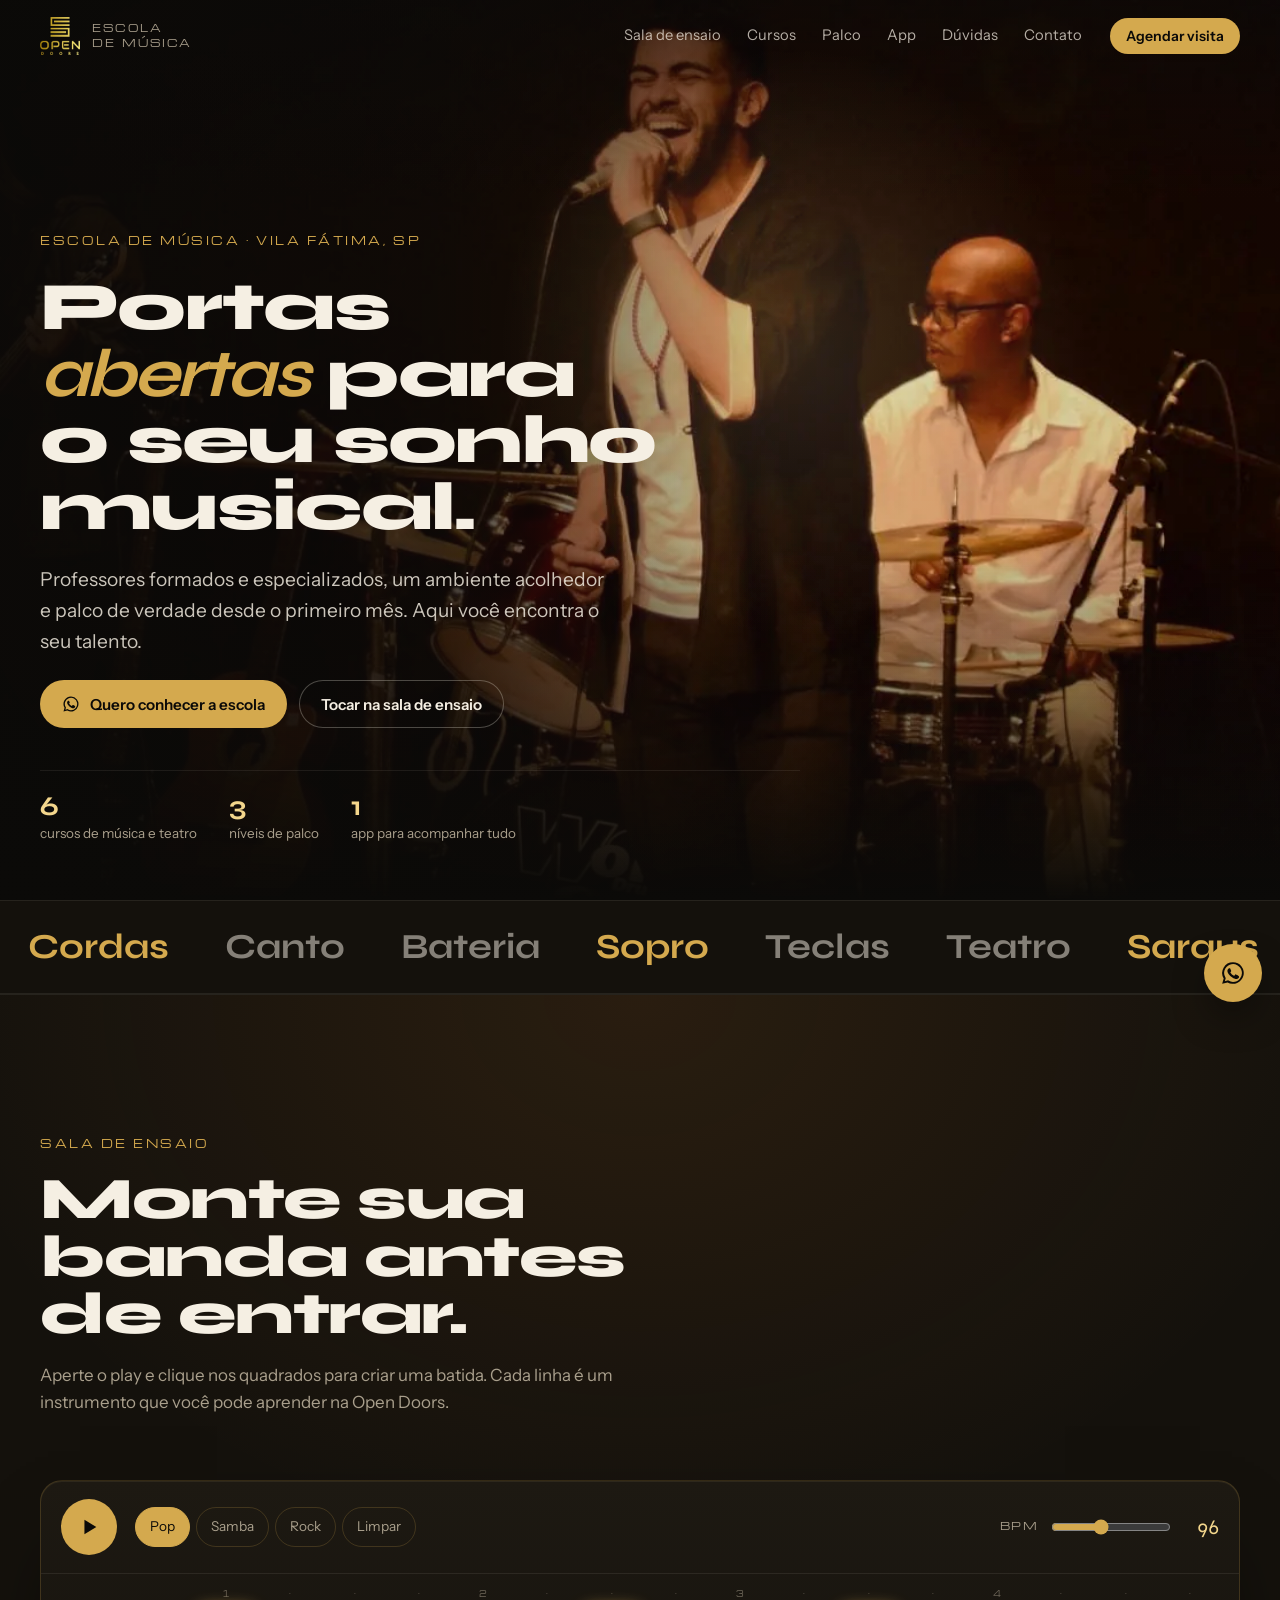
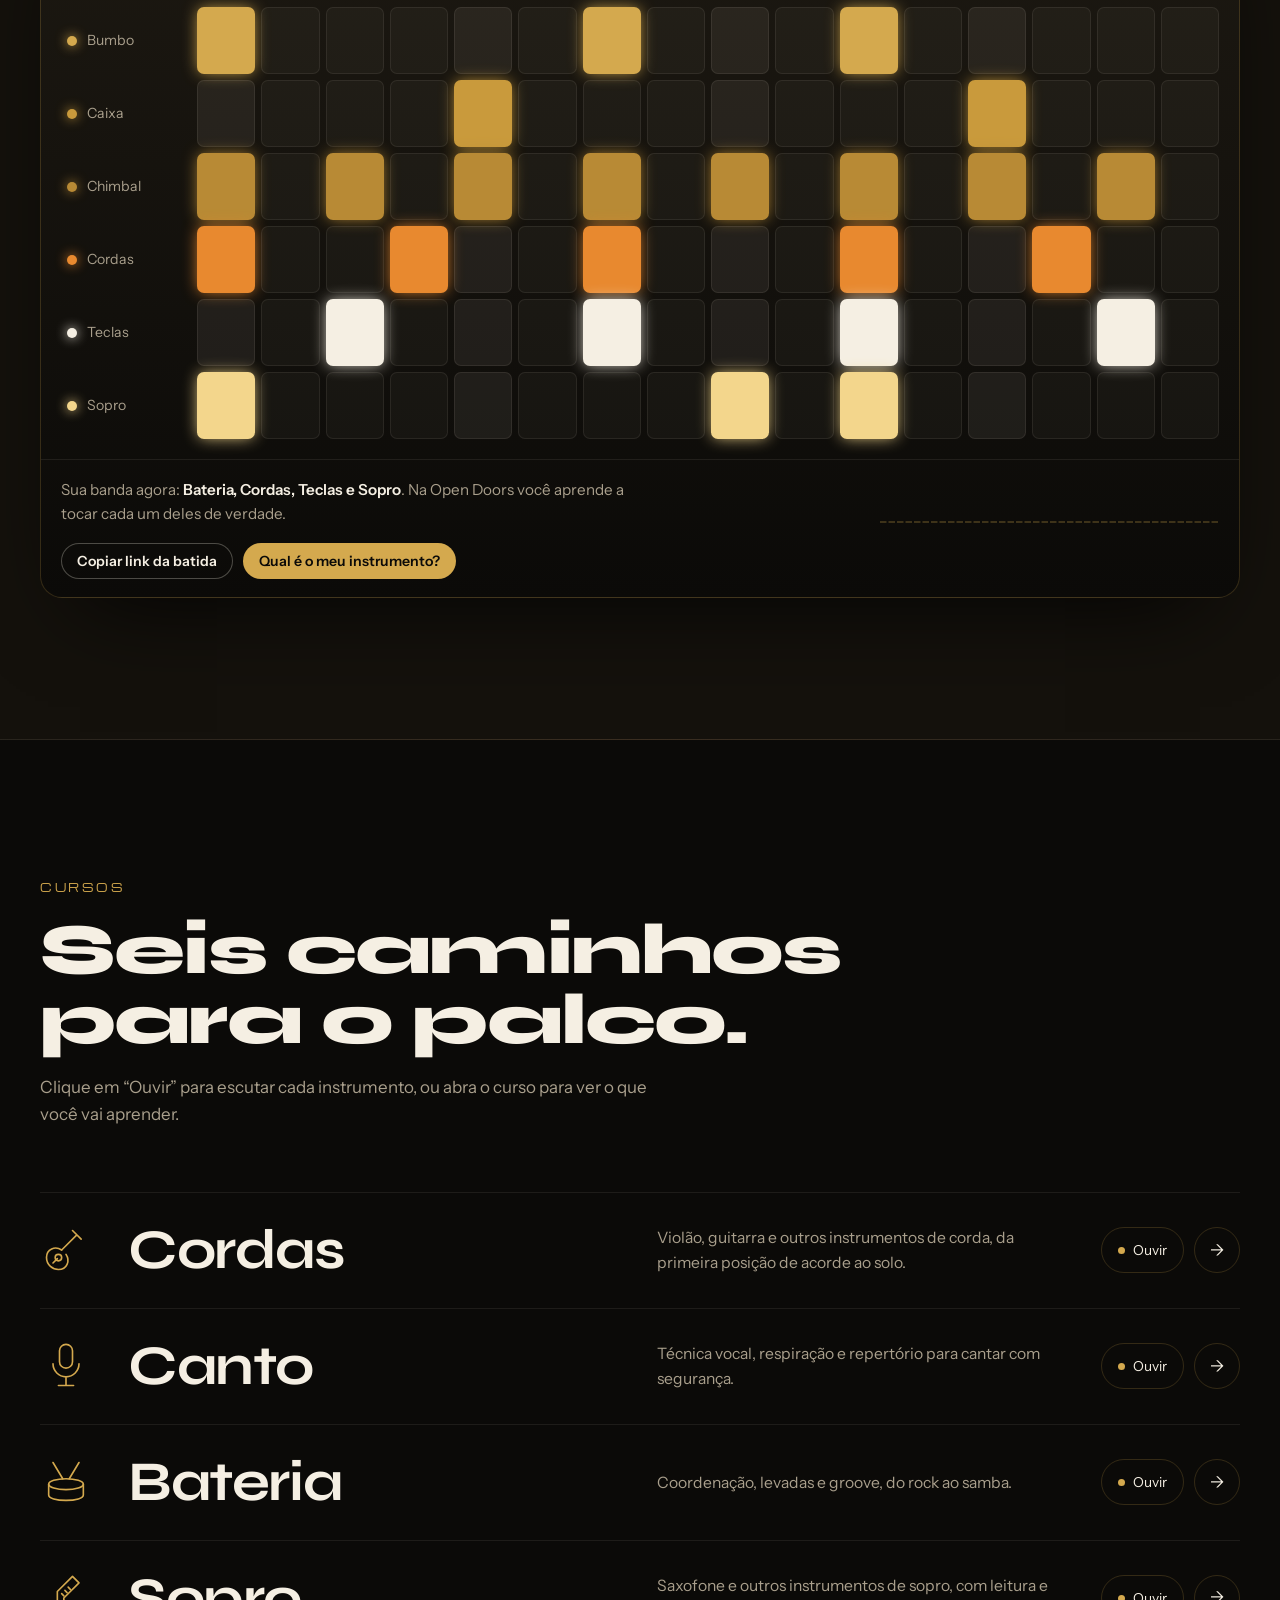
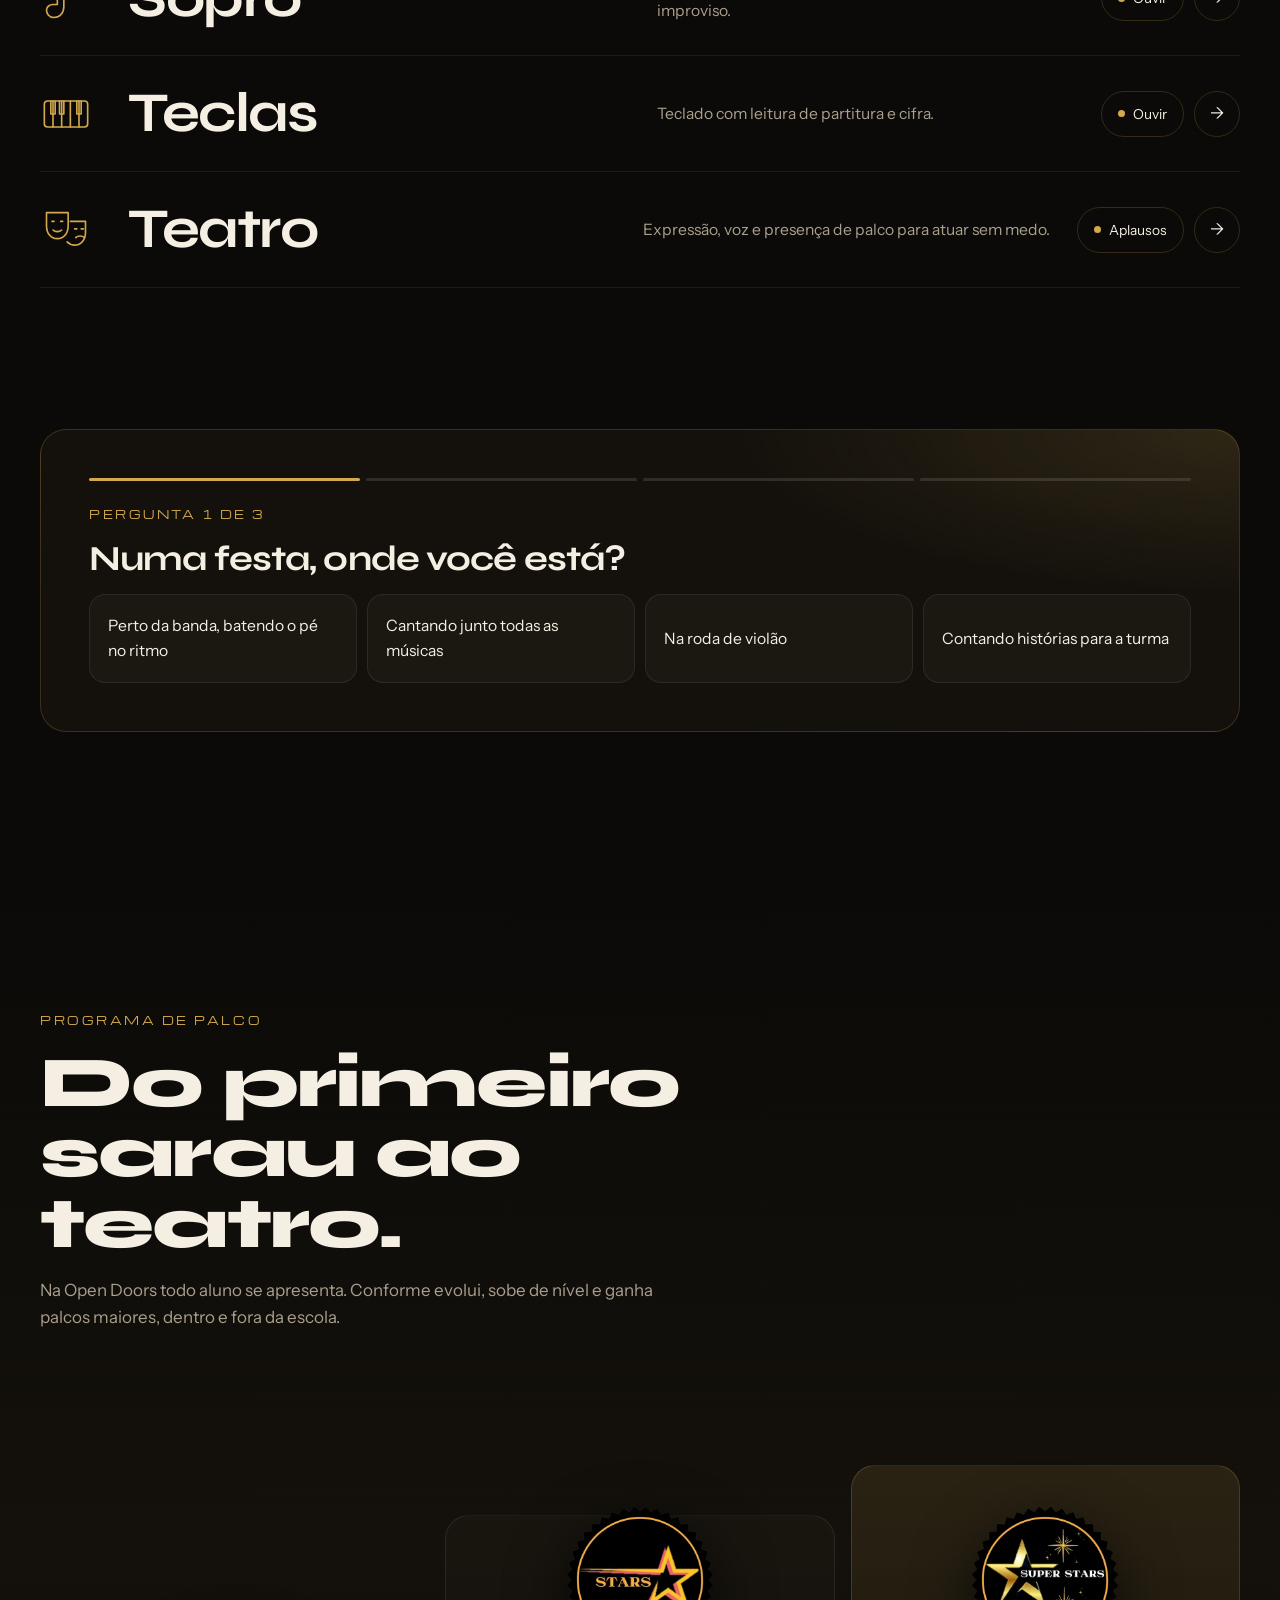
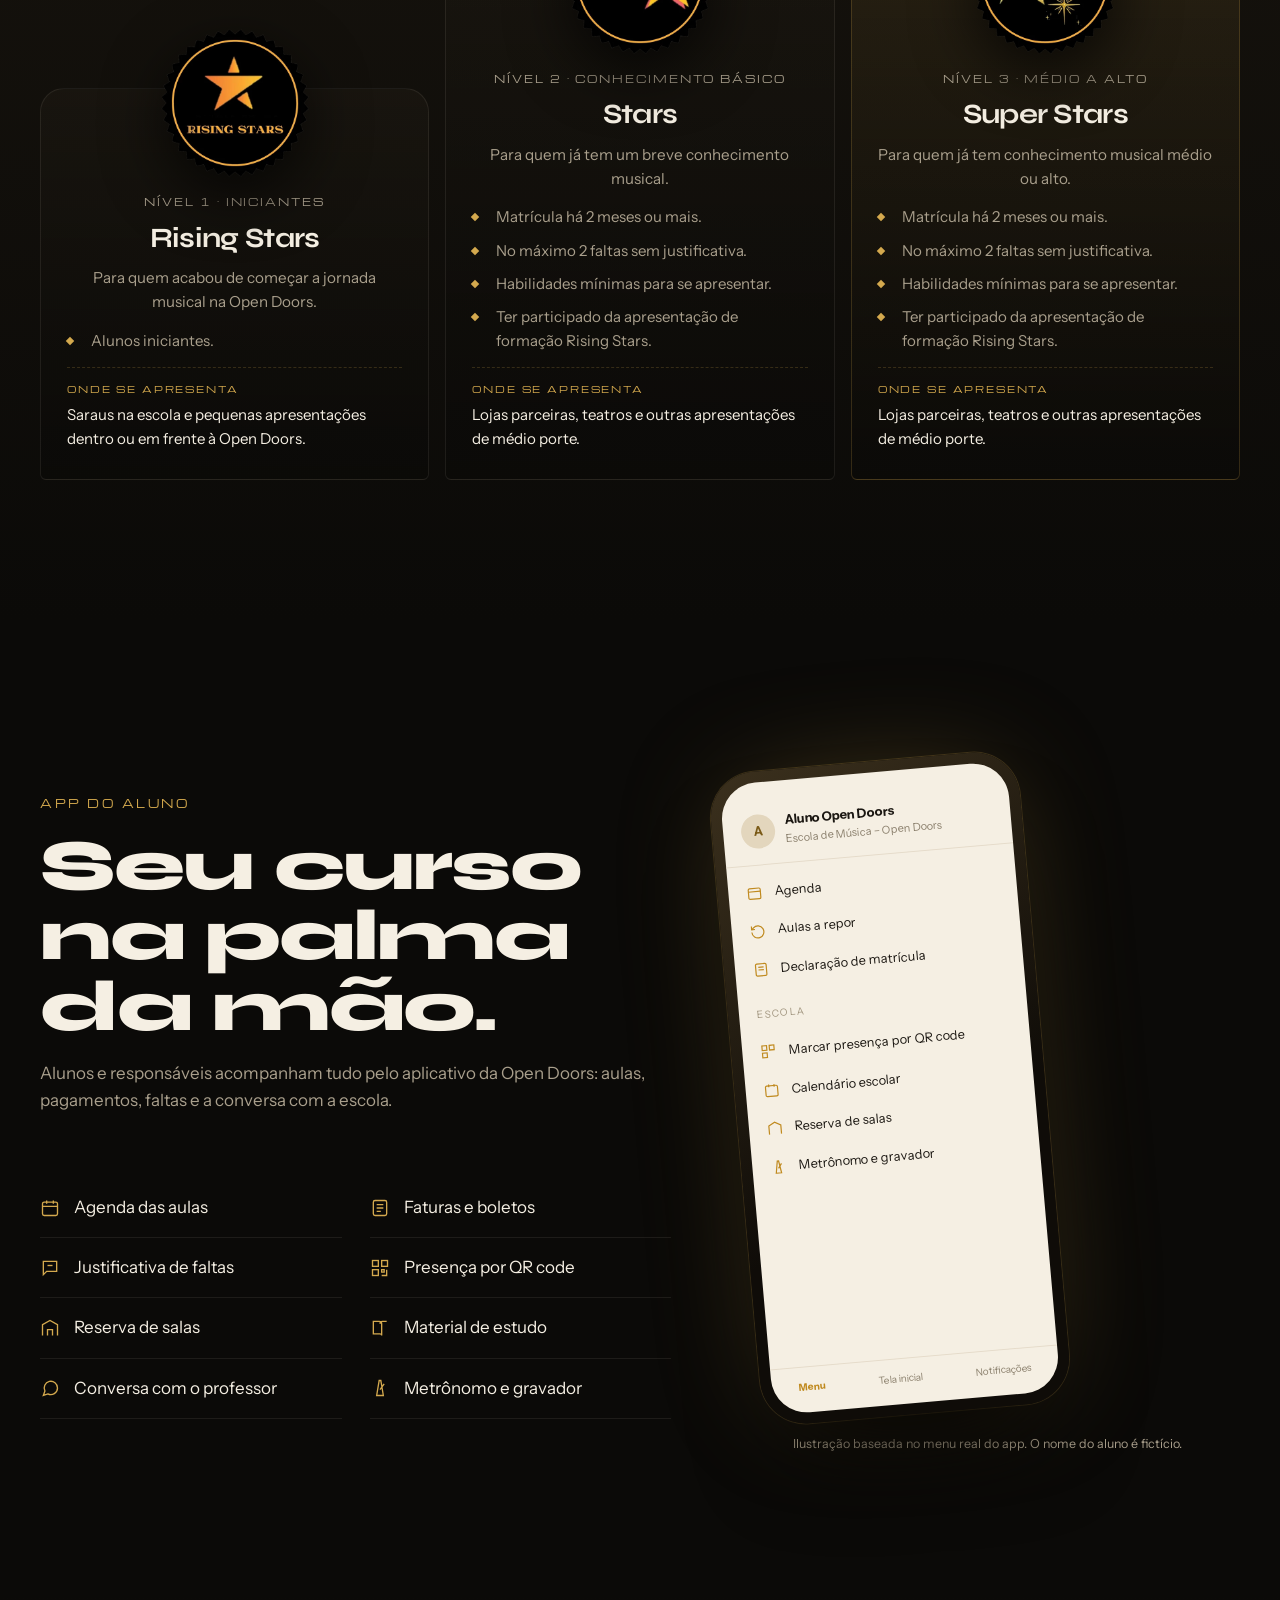
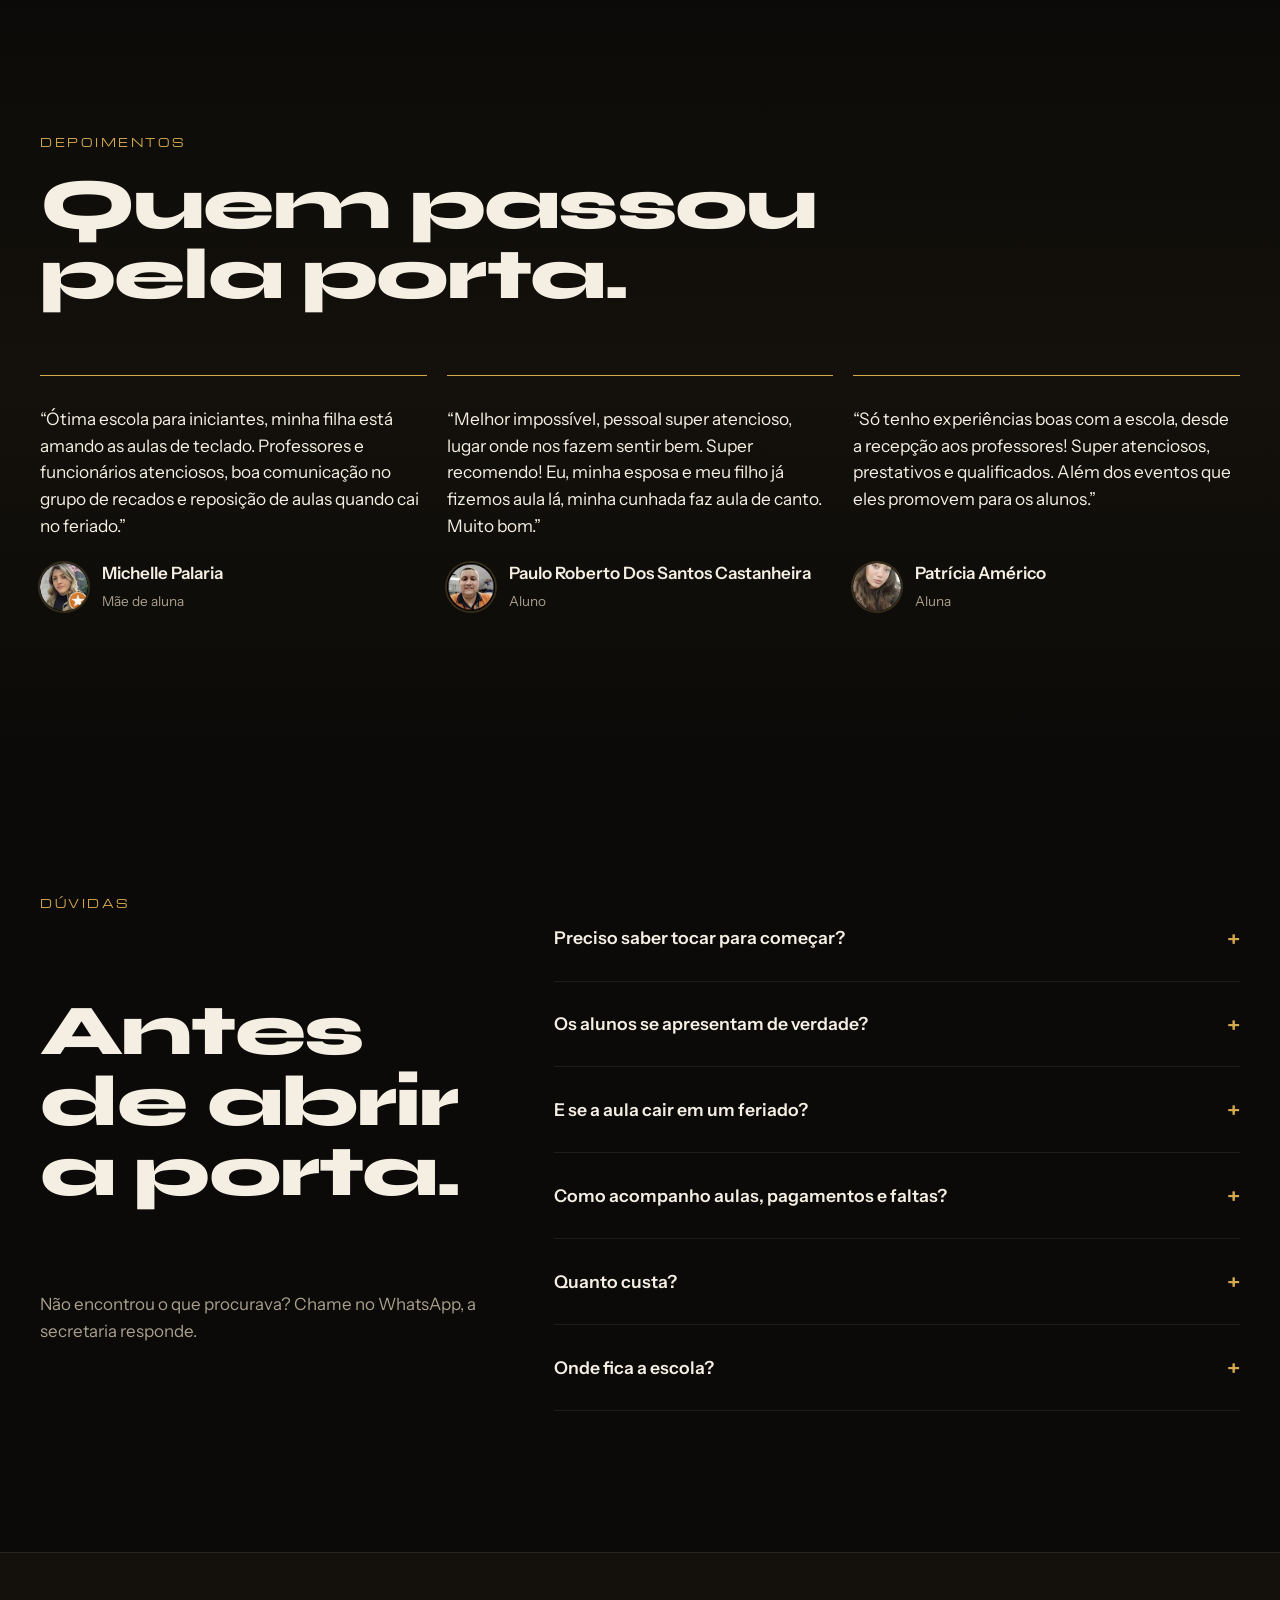
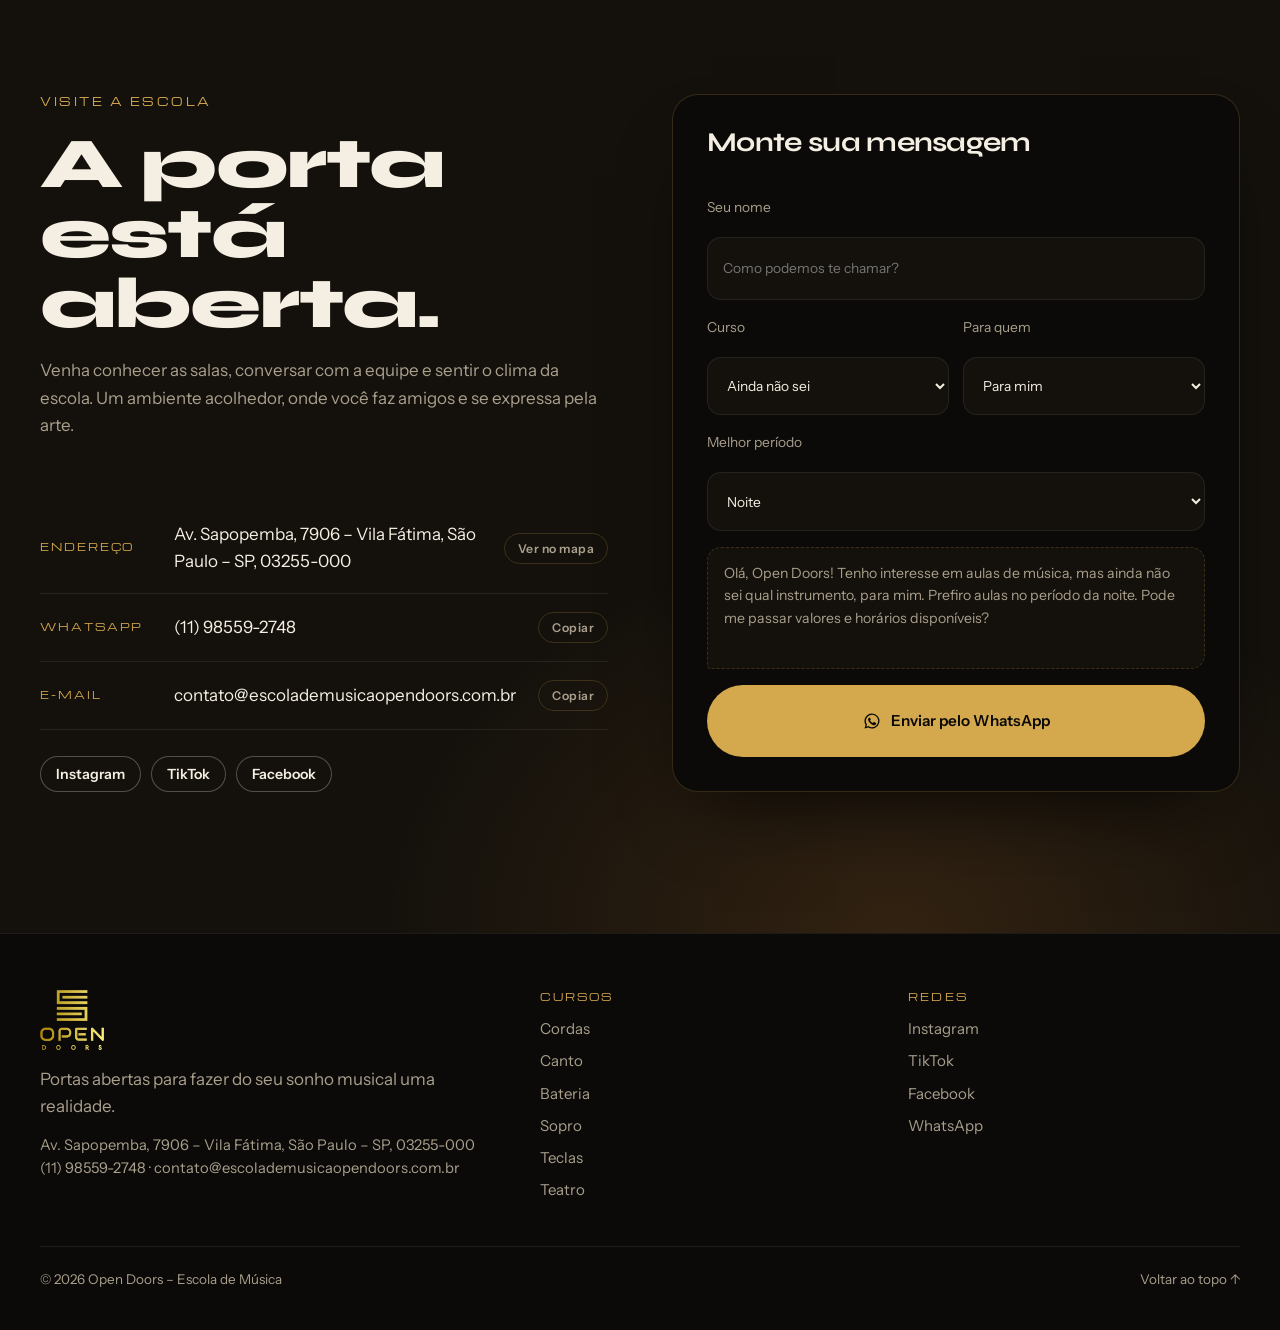
==== commit da6efe4a: "Hero: título menor para não cobrir o rosto do cantor Co-Authored-By: Claude Opus 5.5 <noreply@anthro" ====
--- a/index.html
+++ b/index.html
@@ -23,7 +23,7 @@
 <link rel="preconnect" href="https://fonts.googleapis.com">
 <link rel="preconnect" href="https://fonts.gstatic.com" crossorigin>
 <link rel="stylesheet" href="https://fonts.googleapis.com/css2?family=Syne:wght@600;700;800&family=Instrument+Sans:ital,wght@0,400;0,500;0,600;1,400&family=Michroma&display=swap">
-<link rel="stylesheet" href="assets/css/site.css?v=2">
+<link rel="stylesheet" href="assets/css/site.css?v=2.1">
 <script type="application/ld+json">{"@context": "https://schema.org", "@type": "MusicSchool", "@id": "https://hctoliv.github.io/open-doors-escola-de-musica/#escola", "name": "Open Doors – Escola de Música", "url": "https://hctoliv.github.io/open-doors-escola-de-musica/", "logo": "https://hctoliv.github.io/open-doors-escola-de-musica/icon-512.png", "image": "https://hctoliv.github.io/open-doors-escola-de-musica/og.jpg", "description": "Escola de música na Vila Fátima, São Paulo, com cursos de cordas, canto, bateria, sopro, teclas e teatro.", "telephone": "+55 11 98559-2748", "email": "contato@escolademusicaopendoors.com.br", "address": {"@type": "PostalAddress", "streetAddress": "Av. Sapopemba, 7906", "addressLocality": "São Paulo", "addressRegion": "SP", "postalCode": "03255-000", "addressCountry": "BR"}, "areaServed": "Zona Leste de São Paulo", "sameAs": ["https://www.instagram.com/opendoors_oficial/", "https://www.tiktok.com/@open.doors.escola", "https://www.facebook.com/profile.php?id=100089439295352"]}</script>
 <script type="application/ld+json">{"@context": "https://schema.org", "@type": "FAQPage", "mainEntity": [{"@type": "Question", "name": "Preciso saber tocar para começar?", "acceptedAnswer": {"@type": "Answer", "text": "Não. O nível Rising Stars é feito para quem acabou de começar. Você entra do zero e já participa dos saraus da escola."}}, {"@type": "Question", "name": "Os alunos se apresentam de verdade?", "acceptedAnswer": {"@type": "Answer", "text": "Sim. Todo aluno começa no Rising Stars, com saraus e pequenas apresentações. Conforme evolui, passa para Stars e Super Stars e se apresenta em lojas parceiras, teatros e eventos de médio porte."}}, {"@type": "Question", "name": "E se a aula cair em um feriado?", "acceptedAnswer": {"@type": "Answer", "text": "A aula é reposta. Você acompanha as reposições no app, na área Aulas a repor."}}, {"@type": "Question", "name": "Como acompanho aulas, pagamentos e faltas?", "acceptedAnswer": {"@type": "Answer", "text": "Pelo app da Open Doors. Lá estão a agenda das aulas, as faturas, a justificativa de faltas, o check-in por QR code, a reserva de salas para estudar e o contato com professores e secretaria."}}, {"@type": "Question", "name": "Quanto custa?", "acceptedAnswer": {"@type": "Answer", "text": "Os valores dependem do curso e do formato da aula. Mande uma mensagem no WhatsApp e a secretaria passa os valores e horários disponíveis."}}, {"@type": "Question", "name": "Onde fica a escola?", "acceptedAnswer": {"@type": "Answer", "text": "Na Av. Sapopemba, 7906 – Vila Fátima, São Paulo – SP, 03255-000. Atendimento pelo WhatsApp (11) 98559-2748."}}]}</script>
 </head>
@@ -298,8 +298,8 @@
   </div>
 </footer>
 <a class="fab" href="https://wa.me/5511985592748" target="_blank" rel="noopener" aria-label="Falar no WhatsApp"><svg viewBox="0 0 24 24" fill="currentColor" aria-hidden="true"><path d="M12 2a10 10 0 0 0-8.6 15.1L2 22l5-1.3A10 10 0 1 0 12 2zm0 18.2a8.2 8.2 0 0 1-4.2-1.2l-.3-.2-3 .8.8-2.9-.2-.3A8.2 8.2 0 1 1 12 20.2zm4.5-6.1c-.2-.1-1.5-.7-1.7-.8s-.4-.1-.6.1-.7.8-.8 1-.3.2-.5.1a6.7 6.7 0 0 1-3.3-2.9c-.3-.4.3-.4.7-1.3.1-.2 0-.3 0-.4l-.8-1.8c-.2-.5-.4-.4-.6-.4h-.5a1 1 0 0 0-.7.3 3 3 0 0 0-.9 2.2 5.2 5.2 0 0 0 1.1 2.7 11.8 11.8 0 0 0 4.5 4c1.7.7 2.3.8 3.2.6a2.7 2.7 0 0 0 1.8-1.2 2.2 2.2 0 0 0 .1-1.3c0-.1-.2-.2-.5-.3z"/></svg></a>
-<script src="assets/js/audio.js?v=2" defer></script>
-<script src="assets/js/site.js?v=2" defer></script>
-<script src="assets/js/sequencer.js?v=2" defer></script>
+<script src="assets/js/audio.js?v=2.1" defer></script>
+<script src="assets/js/site.js?v=2.1" defer></script>
+<script src="assets/js/sequencer.js?v=2.1" defer></script>
 </body>
 </html>
--- a/assets/css/site.css
+++ b/assets/css/site.css
@@ -75,7 +75,7 @@
   linear-gradient(0deg,var(--black) 0%,rgba(11,10,8,0) 40%)}
 .hero .spot{background:radial-gradient(420px 420px at var(--sx,62%) var(--sy,38%),rgba(243,214,140,.16),transparent 70%);mix-blend-mode:screen;transition:background .1s}
 .hero .wrap{position:relative;width:100%;padding-block:120px 56px;display:grid;gap:24px}
-.hero h1{font-size:clamp(2.8rem,6.2vw,6rem);max-width:10ch}
+.hero h1{font-size:clamp(2.8rem,5.3vw,5.6rem);max-width:9ch}
 .hero h1 .gold{color:var(--gold);font-style:italic;font-weight:700;letter-spacing:-.04em}
 .hero .lead{max-width:44ch;font-size:clamp(1.02rem,1.5vw,1.2rem);color:rgba(245,239,227,.82)}
 .hero .ctas{display:flex;gap:12px;flex-wrap:wrap}
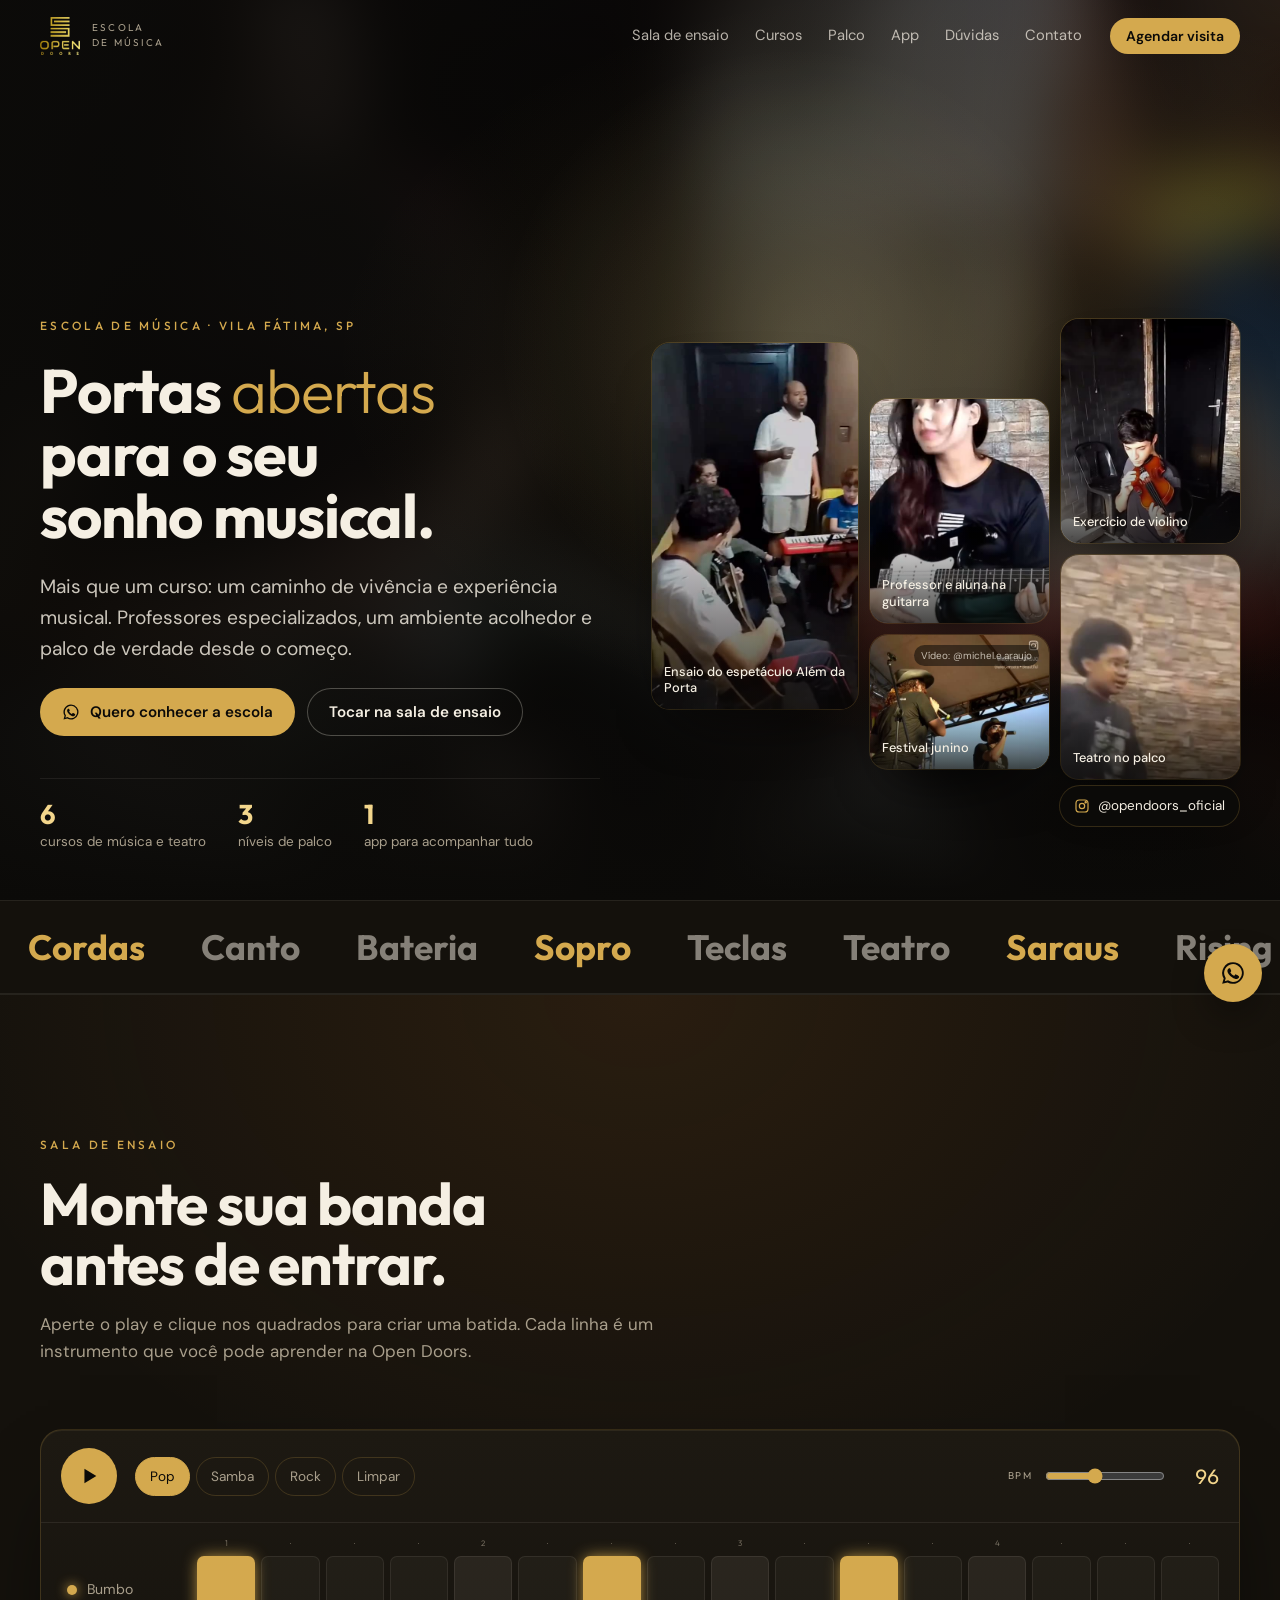
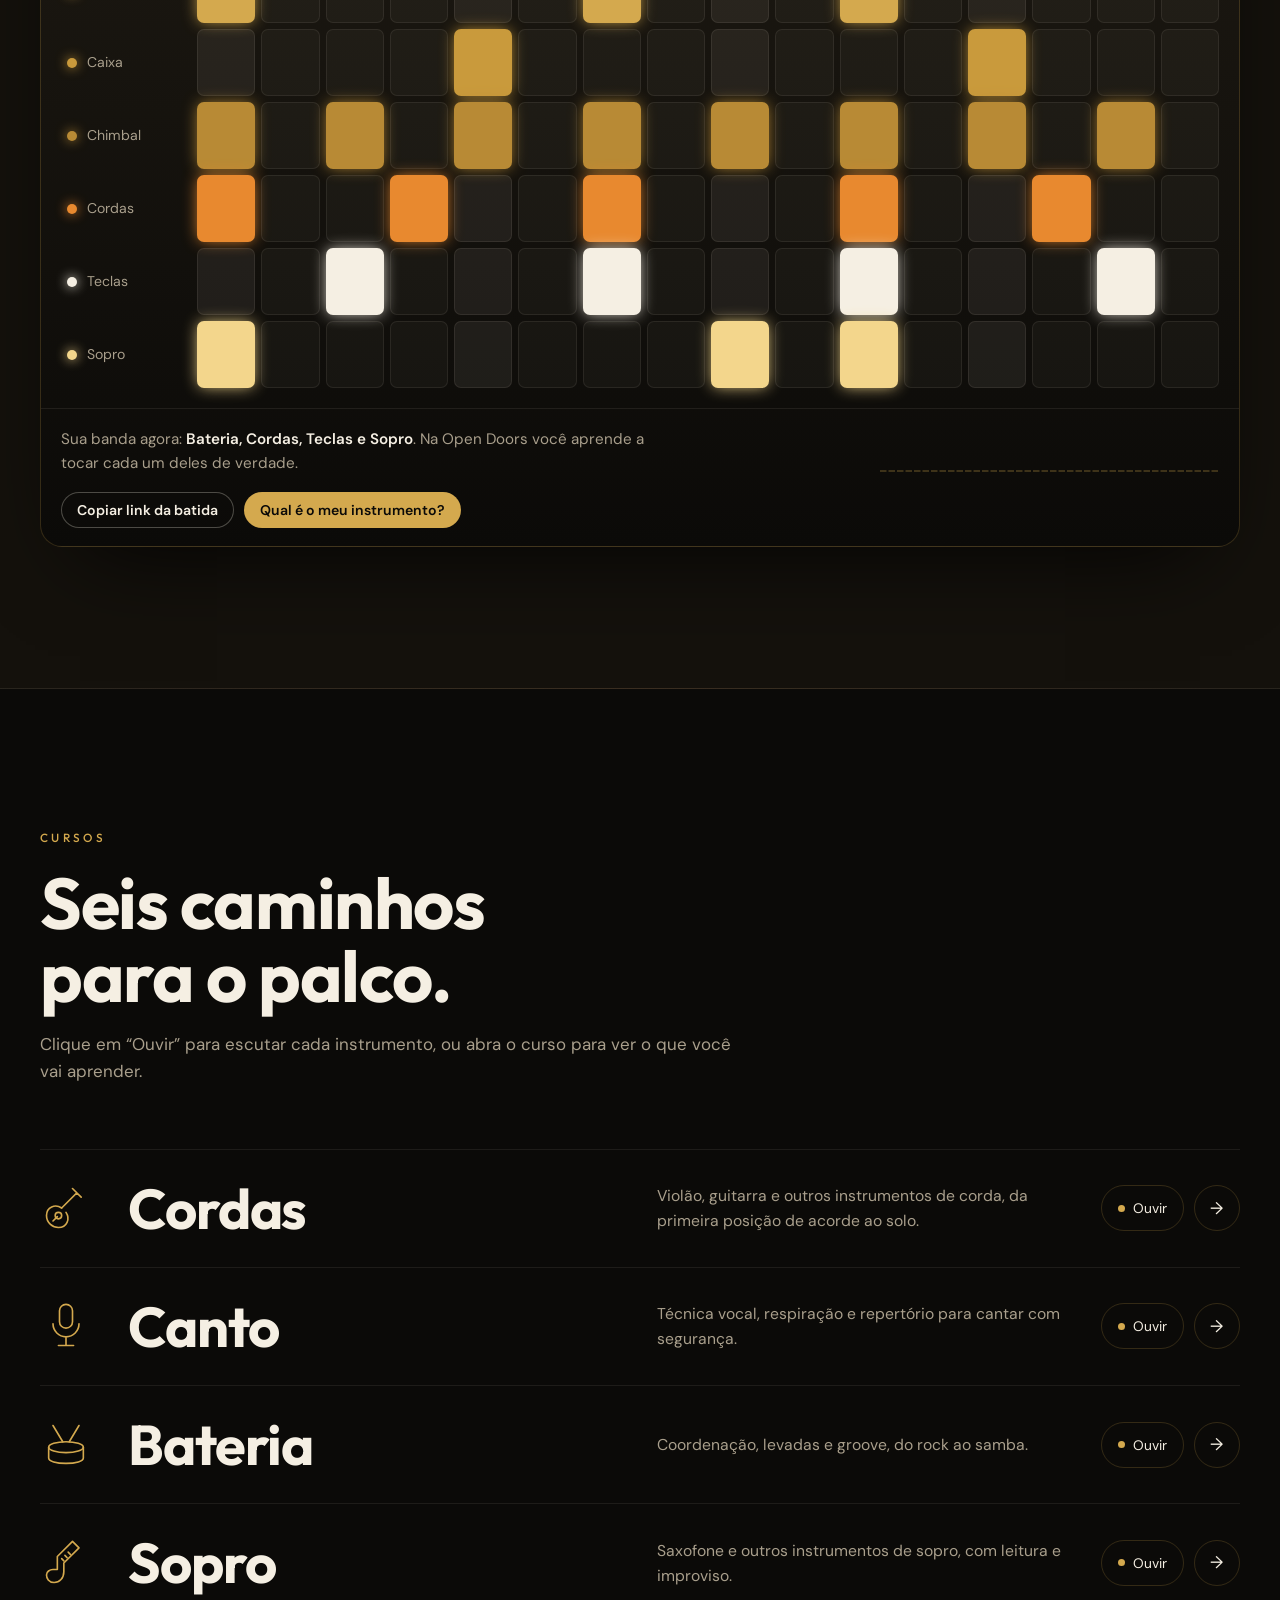
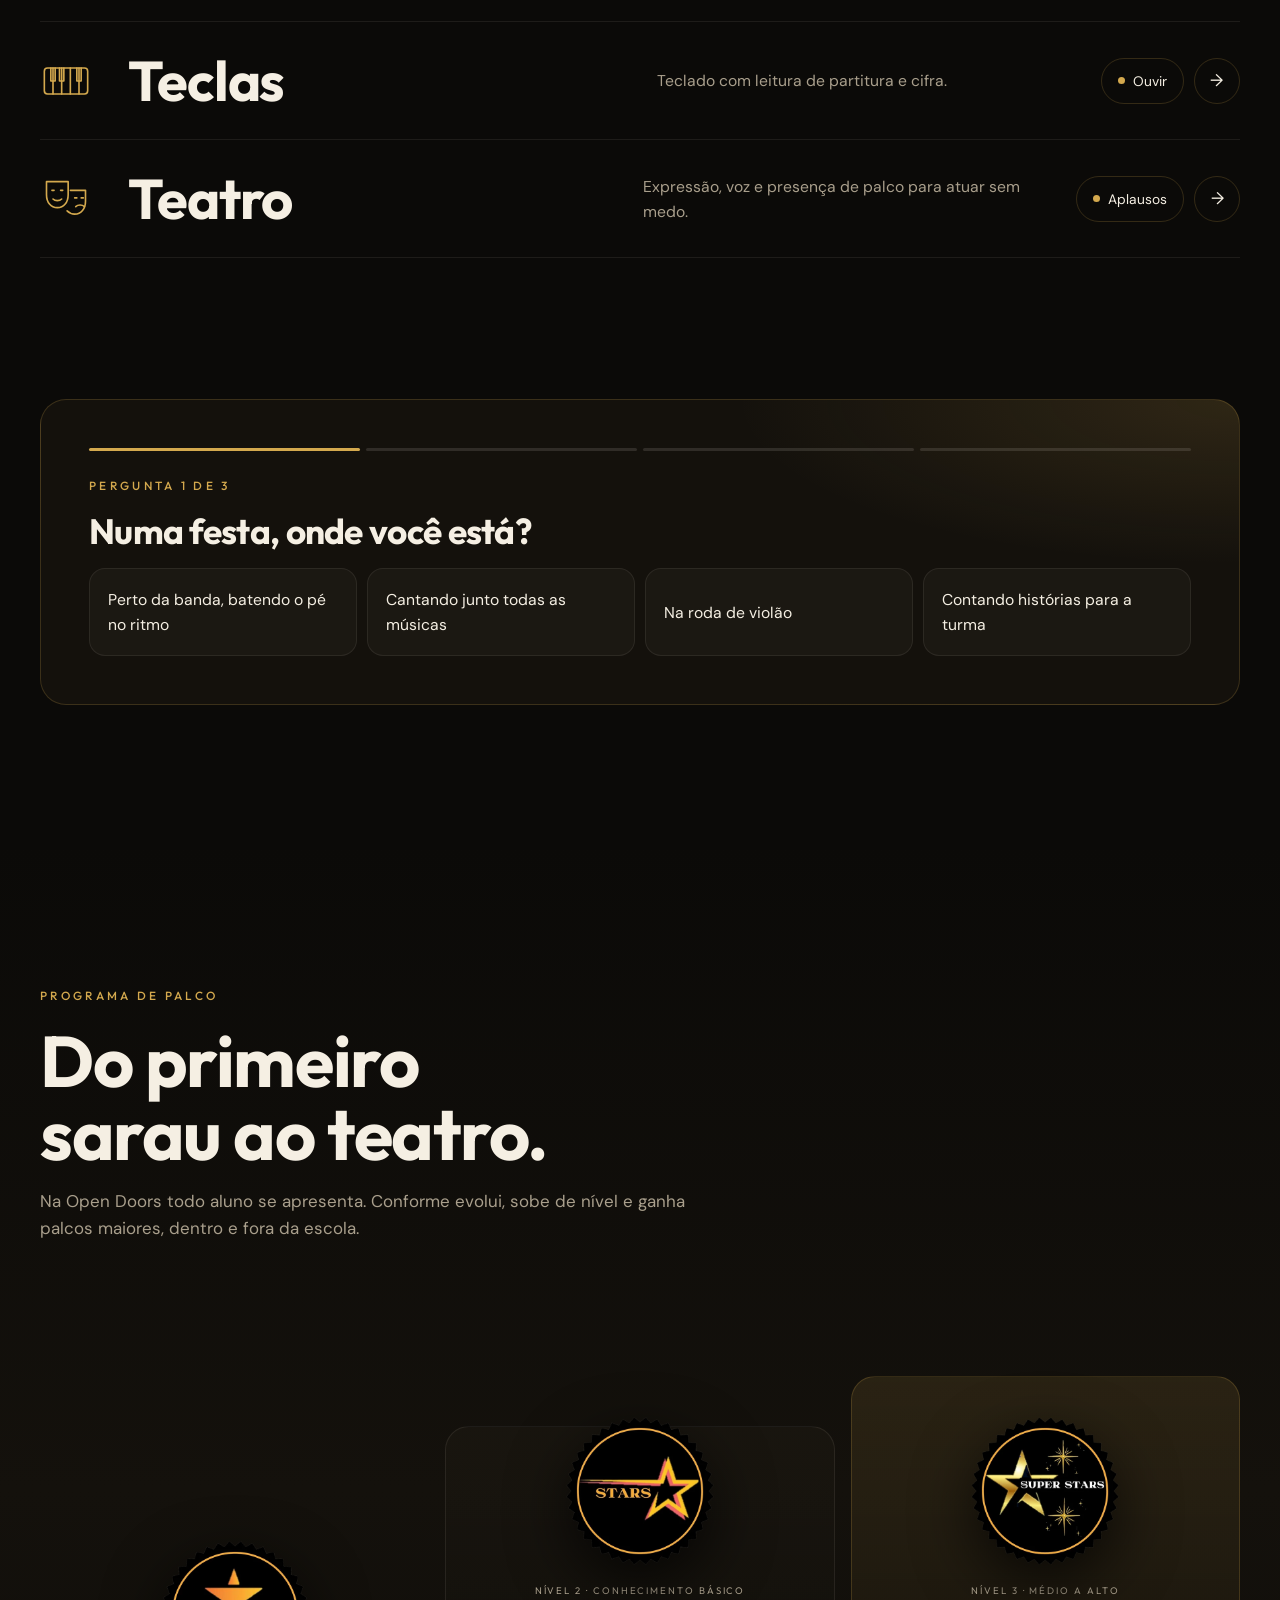
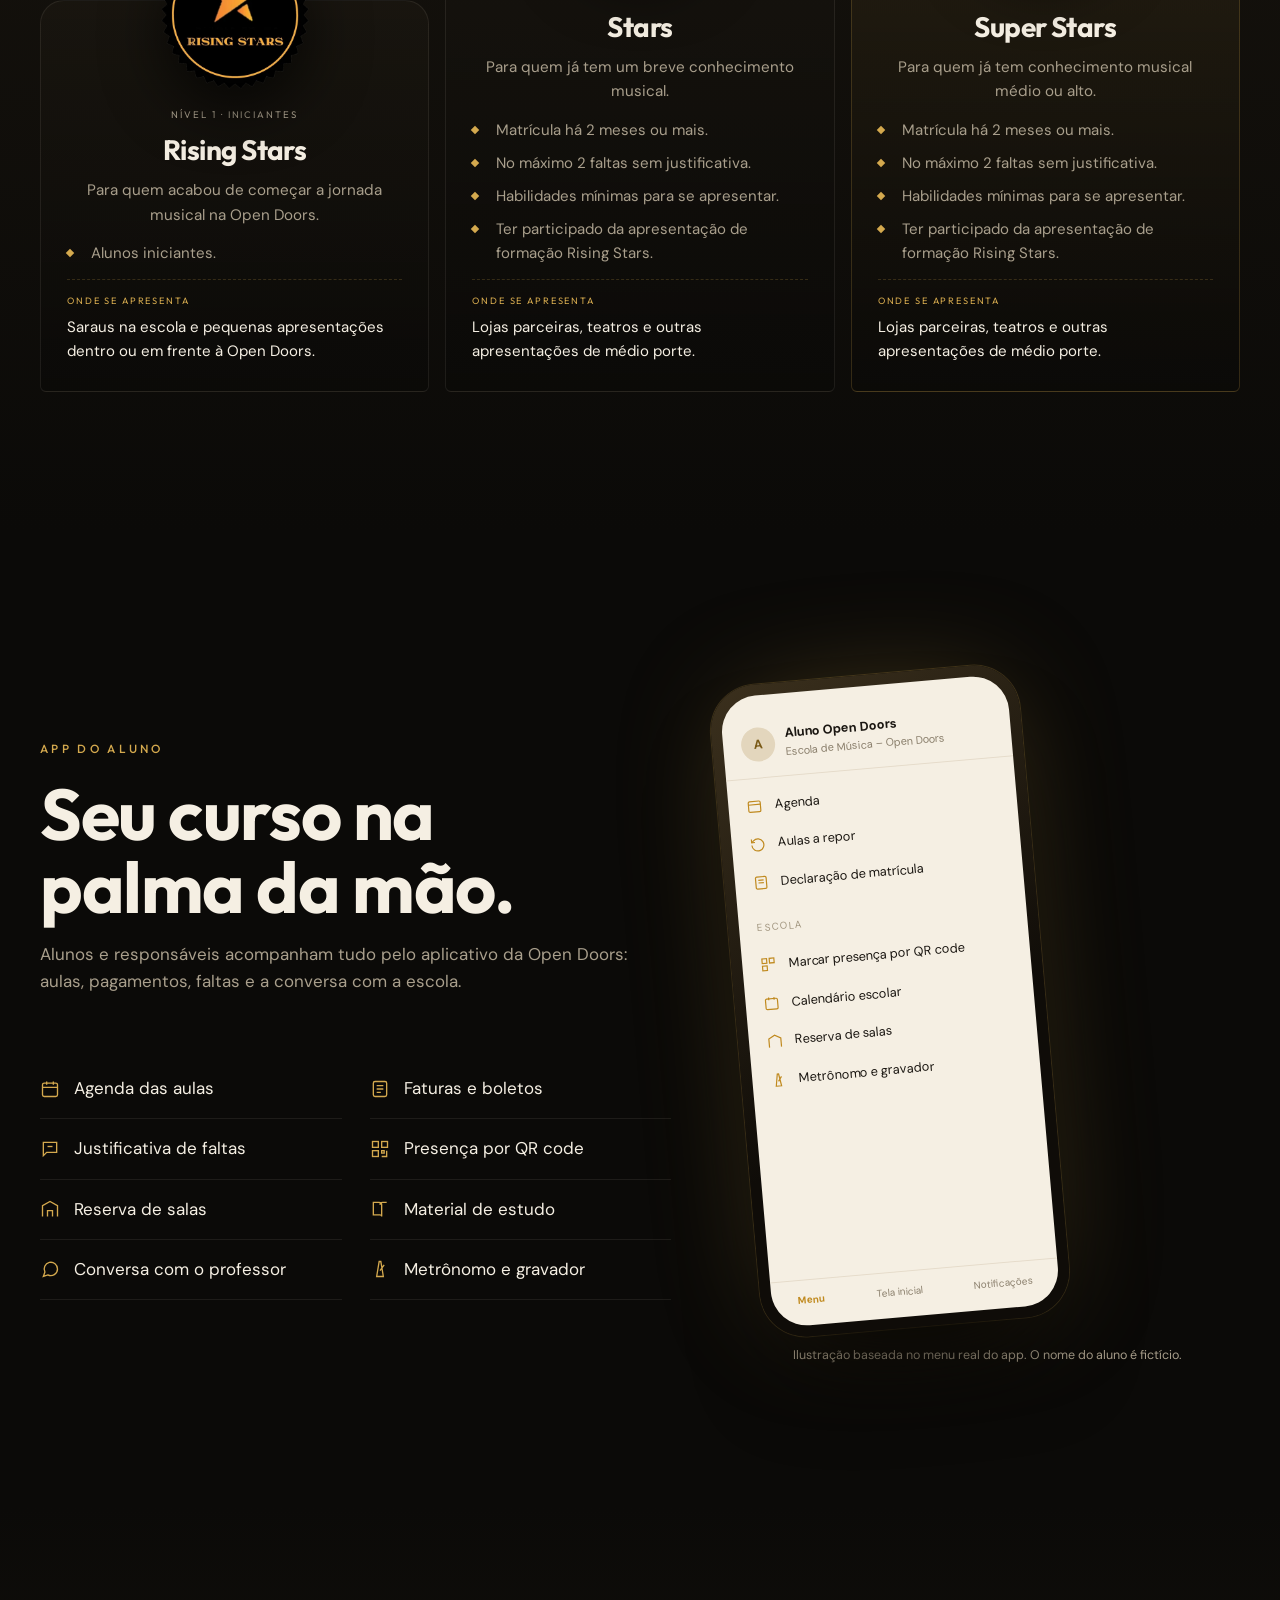
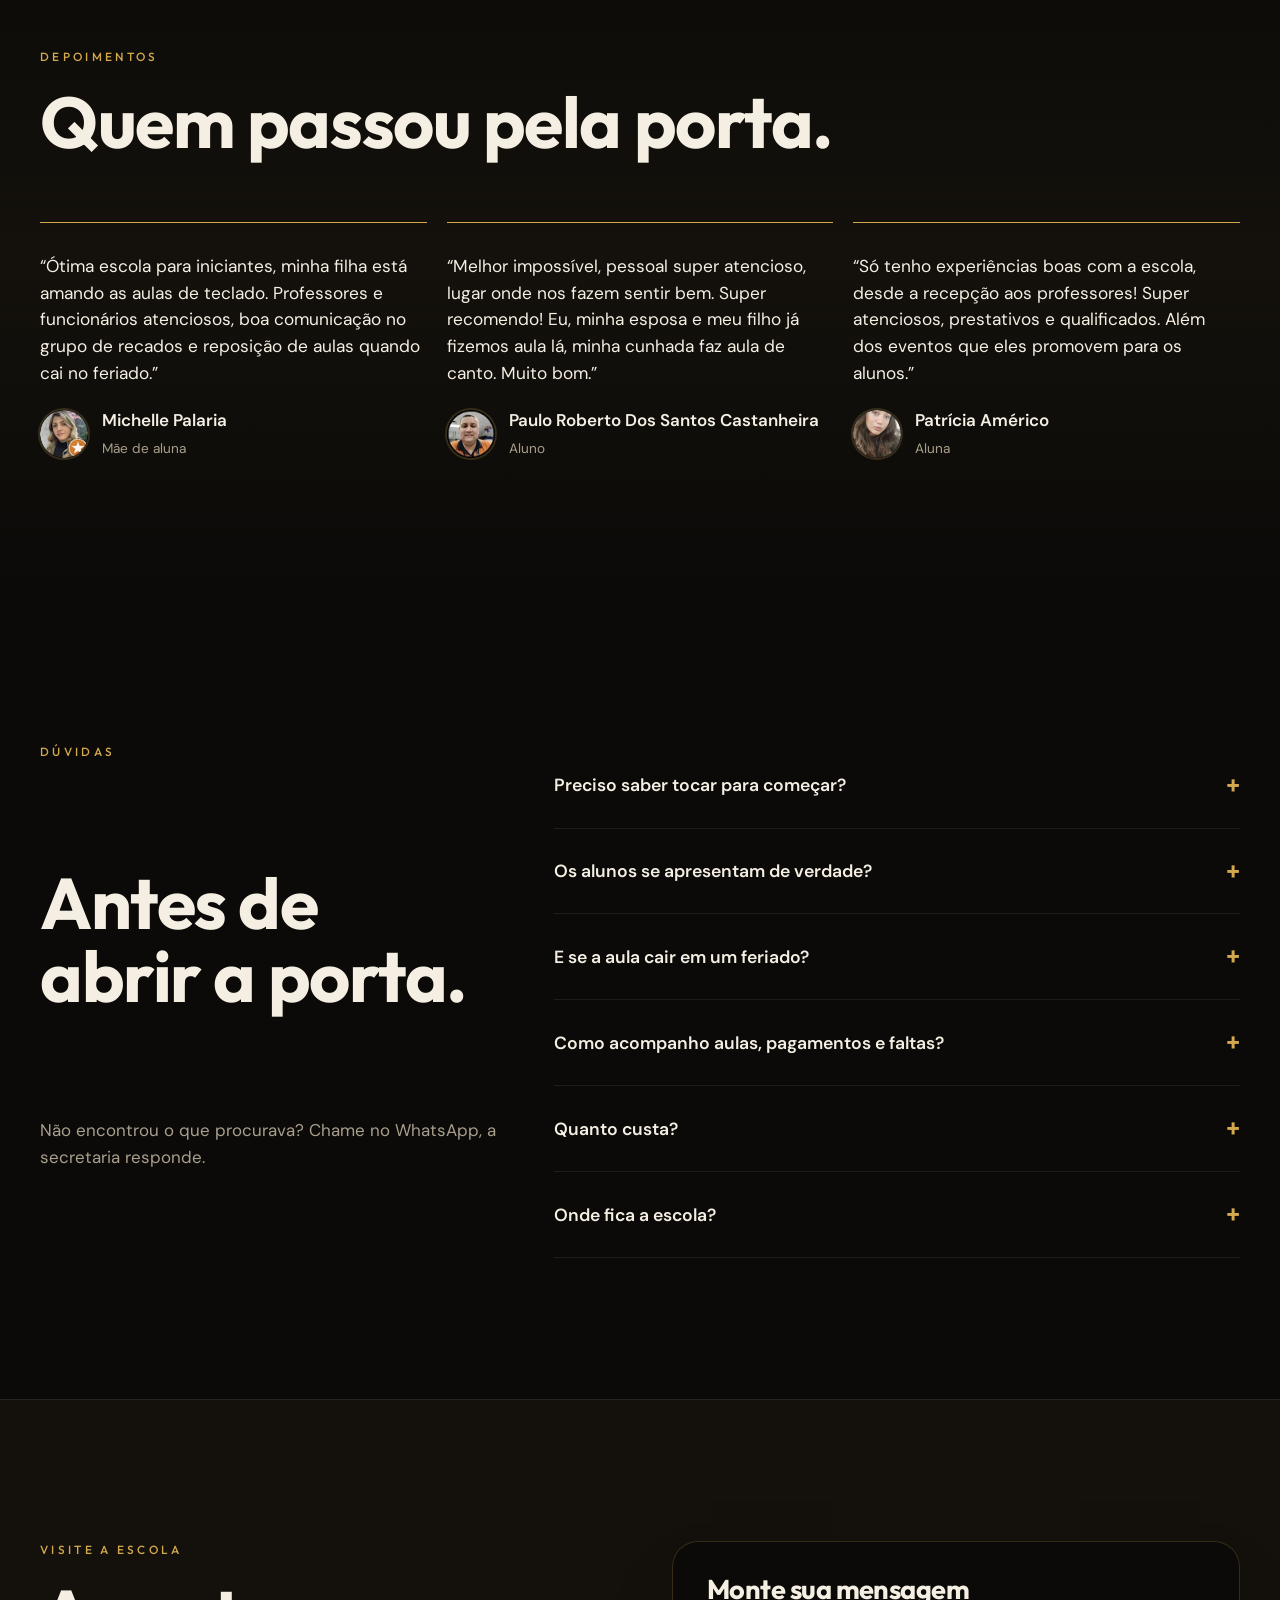
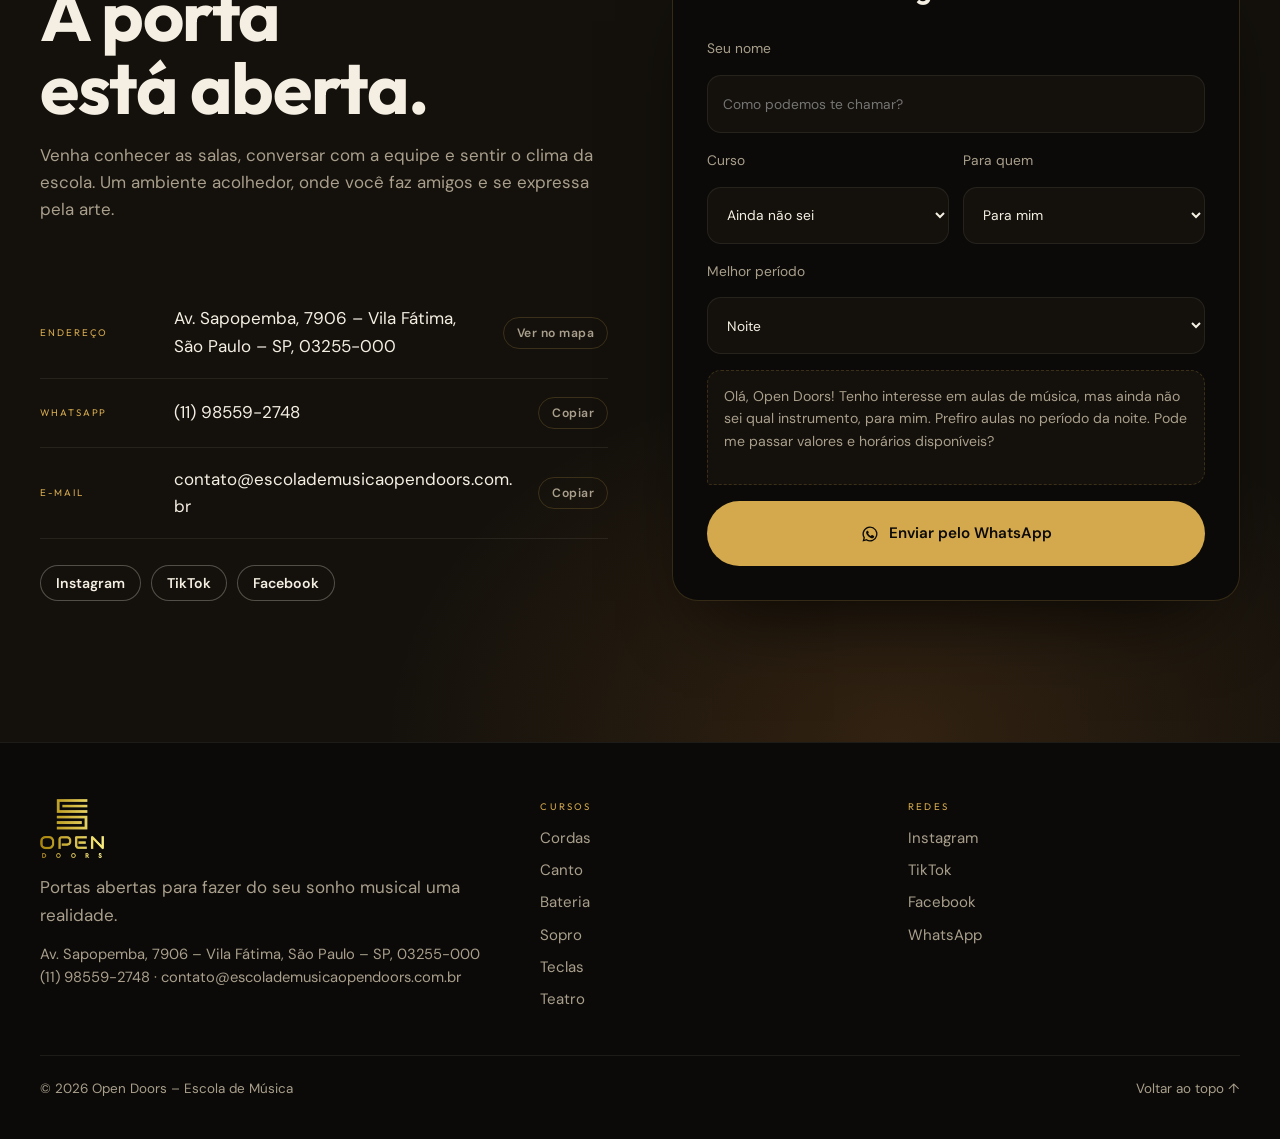
==== commit 8676dec6: "Hero com vídeos do Instagram e nova tipografia - Fundo com o ensaio do espetáculo Além da Porta e mu" ====
--- a/index.html
+++ b/index.html
@@ -22,8 +22,8 @@
 <link rel="manifest" href="site.webmanifest">
 <link rel="preconnect" href="https://fonts.googleapis.com">
 <link rel="preconnect" href="https://fonts.gstatic.com" crossorigin>
-<link rel="stylesheet" href="https://fonts.googleapis.com/css2?family=Syne:wght@600;700;800&family=Instrument+Sans:ital,wght@0,400;0,500;0,600;1,400&family=Michroma&display=swap">
-<link rel="stylesheet" href="assets/css/site.css?v=2.1">
+<link rel="stylesheet" href="https://fonts.googleapis.com/css2?family=Outfit:wght@300;400;500;600;700;800&family=DM+Sans:ital,opsz,wght@0,9..40,400;0,9..40,500;0,9..40,600;1,9..40,400&display=swap">
+<link rel="stylesheet" href="assets/css/site.css?v=3">
 <script type="application/ld+json">{"@context": "https://schema.org", "@type": "MusicSchool", "@id": "https://hctoliv.github.io/open-doors-escola-de-musica/#escola", "name": "Open Doors – Escola de Música", "url": "https://hctoliv.github.io/open-doors-escola-de-musica/", "logo": "https://hctoliv.github.io/open-doors-escola-de-musica/icon-512.png", "image": "https://hctoliv.github.io/open-doors-escola-de-musica/og.jpg", "description": "Escola de música na Vila Fátima, São Paulo, com cursos de cordas, canto, bateria, sopro, teclas e teatro.", "telephone": "+55 11 98559-2748", "email": "contato@escolademusicaopendoors.com.br", "address": {"@type": "PostalAddress", "streetAddress": "Av. Sapopemba, 7906", "addressLocality": "São Paulo", "addressRegion": "SP", "postalCode": "03255-000", "addressCountry": "BR"}, "areaServed": "Zona Leste de São Paulo", "sameAs": ["https://www.instagram.com/opendoors_oficial/", "https://www.tiktok.com/@open.doors.escola", "https://www.facebook.com/profile.php?id=100089439295352"]}</script>
 <script type="application/ld+json">{"@context": "https://schema.org", "@type": "FAQPage", "mainEntity": [{"@type": "Question", "name": "Preciso saber tocar para começar?", "acceptedAnswer": {"@type": "Answer", "text": "Não. O nível Rising Stars é feito para quem acabou de começar. Você entra do zero e já participa dos saraus da escola."}}, {"@type": "Question", "name": "Os alunos se apresentam de verdade?", "acceptedAnswer": {"@type": "Answer", "text": "Sim. Todo aluno começa no Rising Stars, com saraus e pequenas apresentações. Conforme evolui, passa para Stars e Super Stars e se apresenta em lojas parceiras, teatros e eventos de médio porte."}}, {"@type": "Question", "name": "E se a aula cair em um feriado?", "acceptedAnswer": {"@type": "Answer", "text": "A aula é reposta. Você acompanha as reposições no app, na área Aulas a repor."}}, {"@type": "Question", "name": "Como acompanho aulas, pagamentos e faltas?", "acceptedAnswer": {"@type": "Answer", "text": "Pelo app da Open Doors. Lá estão a agenda das aulas, as faturas, a justificativa de faltas, o check-in por QR code, a reserva de salas para estudar e o contato com professores e secretaria."}}, {"@type": "Question", "name": "Quanto custa?", "acceptedAnswer": {"@type": "Answer", "text": "Os valores dependem do curso e do formato da aula. Mande uma mensagem no WhatsApp e a secretaria passa os valores e horários disponíveis."}}, {"@type": "Question", "name": "Onde fica a escola?", "acceptedAnswer": {"@type": "Answer", "text": "Na Av. Sapopemba, 7906 – Vila Fátima, São Paulo – SP, 03255-000. Atendimento pelo WhatsApp (11) 98559-2748."}}]}</script>
 </head>
@@ -42,24 +42,44 @@
 
 <main id="conteudo">
 <section class="hero" id="topo" aria-labelledby="t-hero">
-  <picture>
-    <source type="image/webp" srcset="assets/img/palco-960.webp 960w, assets/img/palco-1600.webp 1600w" sizes="100vw">
-    <img src="assets/img/palco-1600.jpg" srcset="assets/img/palco-960.jpg 960w, assets/img/palco-1600.jpg 1600w" sizes="100vw" width="1600" height="784" alt="Alunos e professores da Open Doors tocando ao vivo no palco: cantor ao centro, baterista e baixista" fetchpriority="high">
-  </picture>
+  <div class="hero-bg" aria-hidden="true">
+    <video class="bg-video" src="assets/video/ensaio.mp4" poster="assets/video/ensaio.jpg" muted loop playsinline autoplay preload="auto"></video>
+  </div>
   <div class="shade"></div><div class="spot"></div>
   <div class="doors" aria-hidden="true"><div class="door l"></div><div class="door r"></div></div>
-  <div class="wrap">
-    <span class="label rise d1">Escola de música · Vila Fátima, SP</span>
-    <h1 id="t-hero" class="rise d2">Portas <span class="gold">abertas</span> para o seu sonho musical.</h1>
-    <p class="lead rise d3">Professores formados e especializados, um ambiente acolhedor e palco de verdade desde o primeiro mês. Aqui você encontra o seu talento.</p>
-    <div class="ctas rise d4">
-      <a class="btn btn-gold" href="#contato"><svg viewBox="0 0 24 24" fill="currentColor" aria-hidden="true"><path d="M12 2a10 10 0 0 0-8.6 15.1L2 22l5-1.3A10 10 0 1 0 12 2zm0 18.2a8.2 8.2 0 0 1-4.2-1.2l-.3-.2-3 .8.8-2.9-.2-.3A8.2 8.2 0 1 1 12 20.2zm4.5-6.1c-.2-.1-1.5-.7-1.7-.8s-.4-.1-.6.1-.7.8-.8 1-.3.2-.5.1a6.7 6.7 0 0 1-3.3-2.9c-.3-.4.3-.4.7-1.3.1-.2 0-.3 0-.4l-.8-1.8c-.2-.5-.4-.4-.6-.4h-.5a1 1 0 0 0-.7.3 3 3 0 0 0-.9 2.2 5.2 5.2 0 0 0 1.1 2.7 11.8 11.8 0 0 0 4.5 4c1.7.7 2.3.8 3.2.6a2.7 2.7 0 0 0 1.8-1.2 2.2 2.2 0 0 0 .1-1.3c0-.1-.2-.2-.5-.3z"/></svg>Quero conhecer a escola</a>
-      <a class="btn btn-line" href="#ensaio">Tocar na sala de ensaio</a>
-    </div>
-    <div class="facts rise d5">
-      <div><b>6</b><span>cursos de música e teatro</span></div>
-      <div><b>3</b><span>níveis de palco</span></div>
-      <div><b>1</b><span>app para acompanhar tudo</span></div>
+  <div class="wrap hero-grid">
+    <div class="hero-copy">
+      <span class="label rise d1">Escola de música · Vila Fátima, SP</span>
+      <h1 id="t-hero" class="rise d2">Portas <span class="gold">abertas</span> para o seu sonho musical.</h1>
+      <p class="lead rise d3">Mais que um curso: um caminho de vivência e experiência musical. Professores especializados, um ambiente acolhedor e palco de verdade desde o começo.</p>
+      <div class="ctas rise d4">
+        <a class="btn btn-gold" href="#contato"><svg viewBox="0 0 24 24" fill="currentColor" aria-hidden="true"><path d="M12 2a10 10 0 0 0-8.6 15.1L2 22l5-1.3A10 10 0 1 0 12 2zm0 18.2a8.2 8.2 0 0 1-4.2-1.2l-.3-.2-3 .8.8-2.9-.2-.3A8.2 8.2 0 1 1 12 20.2zm4.5-6.1c-.2-.1-1.5-.7-1.7-.8s-.4-.1-.6.1-.7.8-.8 1-.3.2-.5.1a6.7 6.7 0 0 1-3.3-2.9c-.3-.4.3-.4.7-1.3.1-.2 0-.3 0-.4l-.8-1.8c-.2-.5-.4-.4-.6-.4h-.5a1 1 0 0 0-.7.3 3 3 0 0 0-.9 2.2 5.2 5.2 0 0 0 1.1 2.7 11.8 11.8 0 0 0 4.5 4c1.7.7 2.3.8 3.2.6a2.7 2.7 0 0 0 1.8-1.2 2.2 2.2 0 0 0 .1-1.3c0-.1-.2-.2-.5-.3z"/></svg>Quero conhecer a escola</a>
+        <a class="btn btn-line" href="#ensaio">Tocar na sala de ensaio</a>
+      </div>
+      <div class="facts rise d5">
+        <div><b>6</b><span>cursos de música e teatro</span></div>
+        <div><b>3</b><span>níveis de palco</span></div>
+        <div><b>1</b><span>app para acompanhar tudo</span></div>
+      </div>
+    </div>
+    <div class="wall rise d3" aria-label="Vídeos do Instagram da Open Doors">
+      <div class="wall-col c1"><a class="reel tall" href="https://www.instagram.com/reel/DcPQnjtK3Hr/" target="_blank" rel="noopener" aria-label="Ensaio do espetáculo Além da Porta (abre no Instagram)">
+          <video src="assets/video/ensaio.mp4" poster="assets/video/ensaio.jpg" muted loop playsinline preload="auto"></video>
+          <span class="reel-tag">Ensaio do espetáculo Além da Porta</span>
+        </a></div><div class="wall-col c2"><a class="reel " href="https://www.instagram.com/reel/DLs74Asy3Ay/" target="_blank" rel="noopener" aria-label="Professor e aluna na guitarra (abre no Instagram)">
+          <video src="assets/video/guitarra.mp4" poster="assets/video/guitarra.jpg" muted loop playsinline preload="none"></video>
+          <span class="reel-tag">Professor e aluna na guitarra</span>
+        </a><a class="reel wide" href="https://www.instagram.com/reel/C88RlbHtEw-/" target="_blank" rel="noopener" aria-label="Festival junino (abre no Instagram)">
+          <video src="assets/video/festival.mp4" poster="assets/video/festival.jpg" muted loop playsinline preload="none"></video>
+          <span class="reel-tag">Festival junino</span><small class="credit">Vídeo: @michel.e.araujo</small>
+        </a></div><div class="wall-col c3"><a class="reel " href="https://www.instagram.com/reel/DTLlbuTESdK/" target="_blank" rel="noopener" aria-label="Exercício de violino (abre no Instagram)">
+          <video src="assets/video/violino.mp4" poster="assets/video/violino.jpg" muted loop playsinline preload="none"></video>
+          <span class="reel-tag">Exercício de violino</span>
+        </a><a class="reel " href="https://www.instagram.com/reel/DOeaw6wCvjU/" target="_blank" rel="noopener" aria-label="Teatro no palco (abre no Instagram)">
+          <video src="assets/video/teatro.mp4" poster="assets/video/teatro.jpg" muted loop playsinline preload="none"></video>
+          <span class="reel-tag">Teatro no palco</span>
+        </a></div>
+      <a class="wall-follow" href="https://www.instagram.com/opendoors_oficial/" target="_blank" rel="noopener"><svg viewBox="0 0 24 24" fill="none" stroke="currentColor" stroke-width="1.8" aria-hidden="true"><rect x="3" y="3" width="18" height="18" rx="5"/><circle cx="12" cy="12" r="4"/><circle cx="17.5" cy="6.5" r="1" fill="currentColor"/></svg>@opendoors_oficial</a>
     </div>
   </div>
 </section>
@@ -298,8 +318,8 @@
   </div>
 </footer>
 <a class="fab" href="https://wa.me/5511985592748" target="_blank" rel="noopener" aria-label="Falar no WhatsApp"><svg viewBox="0 0 24 24" fill="currentColor" aria-hidden="true"><path d="M12 2a10 10 0 0 0-8.6 15.1L2 22l5-1.3A10 10 0 1 0 12 2zm0 18.2a8.2 8.2 0 0 1-4.2-1.2l-.3-.2-3 .8.8-2.9-.2-.3A8.2 8.2 0 1 1 12 20.2zm4.5-6.1c-.2-.1-1.5-.7-1.7-.8s-.4-.1-.6.1-.7.8-.8 1-.3.2-.5.1a6.7 6.7 0 0 1-3.3-2.9c-.3-.4.3-.4.7-1.3.1-.2 0-.3 0-.4l-.8-1.8c-.2-.5-.4-.4-.6-.4h-.5a1 1 0 0 0-.7.3 3 3 0 0 0-.9 2.2 5.2 5.2 0 0 0 1.1 2.7 11.8 11.8 0 0 0 4.5 4c1.7.7 2.3.8 3.2.6a2.7 2.7 0 0 0 1.8-1.2 2.2 2.2 0 0 0 .1-1.3c0-.1-.2-.2-.5-.3z"/></svg></a>
-<script src="assets/js/audio.js?v=2.1" defer></script>
-<script src="assets/js/site.js?v=2.1" defer></script>
-<script src="assets/js/sequencer.js?v=2.1" defer></script>
+<script src="assets/js/audio.js?v=3" defer></script>
+<script src="assets/js/site.js?v=3" defer></script>
+<script src="assets/js/sequencer.js?v=3" defer></script>
 </body>
 </html>
--- a/assets/css/site.css
+++ b/assets/css/site.css
@@ -12,9 +12,9 @@
   --muted:#a99f8c;
   --line:rgba(212,169,78,.2);
   --line-soft:rgba(245,239,227,.08);
-  --f-display:"Syne","Arial Black",system-ui,sans-serif;
-  --f-body:"Instrument Sans","Helvetica Neue",Arial,system-ui,sans-serif;
-  --f-label:"Michroma","Eurostile","Arial",sans-serif;
+  --f-display:"Outfit","Avenir Next","Helvetica Neue",Arial,sans-serif;
+  --f-body:"DM Sans","Helvetica Neue",Arial,system-ui,sans-serif;
+  --f-label:"Outfit","Avenir Next",Arial,sans-serif;
   --wrap:1240px;
   --g-l:max(20px,env(safe-area-inset-left,0px));
   --g-r:max(20px,env(safe-area-inset-right,0px));
@@ -28,13 +28,13 @@
 img{max-width:100%;height:auto;display:block}
 a{color:inherit}
 p{margin:0}
-h1,h2,h3{margin:0;font-family:var(--f-display);font-weight:800;line-height:.98;letter-spacing:-.025em;text-wrap:balance}
+h1,h2,h3{margin:0;font-family:var(--f-display);font-weight:700;line-height:1.02;letter-spacing:-.02em;text-wrap:balance}
 button{font:inherit;color:inherit}
 [hidden]{display:none!important}
 :focus-visible{outline:2px solid var(--gold-hi);outline-offset:3px;border-radius:6px}
 ::selection{background:var(--gold);color:var(--black)}
 .wrap{max-width:var(--wrap);margin-inline:auto;padding-left:var(--g-l);padding-right:var(--g-r)}
-.label{font-family:var(--f-label);font-size:.66rem;letter-spacing:.24em;text-transform:uppercase;color:var(--gold)}
+.label{font-family:var(--f-label);font-weight:500;font-size:.74rem;letter-spacing:.28em;text-transform:uppercase;color:var(--gold)}
 .skip{position:absolute;left:-999px;top:8px;z-index:100;background:var(--gold);color:var(--black);padding:10px 16px;border-radius:999px;font-weight:600}
 .skip:focus{left:16px}
 .sr{position:absolute;width:1px;height:1px;overflow:hidden;clip:rect(0 0 0 0);white-space:nowrap}
@@ -65,18 +65,53 @@
 
 /* ---------- hero ---------- */
 .hero{position:relative;min-height:min(900px,100svh);display:grid;align-items:end;isolation:isolate;overflow:hidden;background:var(--black)}
-.hero picture,.hero .shade,.hero .spot{position:absolute;inset:0}
-.hero picture img{width:100%;height:100%;object-fit:cover;object-position:58% 30%;transform:scale(1.06);animation:settle 2.4s var(--ease) .2s both}
-@keyframes settle{to{transform:scale(1)}}
-@media (max-width:700px){.hero picture img{object-position:40% 20%}.hero .shade{background:linear-gradient(180deg,rgba(11,10,8,.7) 0%,rgba(11,10,8,.55) 40%,var(--black) 92%)}}
+.hero .hero-bg,.hero .shade,.hero .spot{position:absolute;inset:0}
+.hero .hero-bg{overflow:hidden}
+.hero .bg-video{width:100%;height:100%;object-fit:cover;filter:blur(28px) saturate(1.1) brightness(.55);transform:scale(1.2)}
 .hero .shade{background:
-  linear-gradient(180deg,rgba(11,10,8,.65) 0%,rgba(11,10,8,0) 22%),
-  linear-gradient(90deg,rgba(11,10,8,.95) 0%,rgba(11,10,8,.75) 34%,rgba(11,10,8,.1) 62%),
-  linear-gradient(0deg,var(--black) 0%,rgba(11,10,8,0) 40%)}
+  radial-gradient(70% 60% at 75% 40%,rgba(212,169,78,.12),transparent 70%),
+  linear-gradient(90deg,rgba(11,10,8,.94) 0%,rgba(11,10,8,.7) 45%,rgba(11,10,8,.35) 100%),
+  linear-gradient(0deg,var(--black) 0%,rgba(11,10,8,0) 30%)}
+.hero-grid{display:grid;grid-template-columns:minmax(0,1fr) minmax(0,1.05fr);gap:clamp(28px,4vw,64px);align-items:center}
+.hero-copy{display:grid;gap:24px;align-content:center}
+
+/* mural de reels */
+.wall{position:relative;display:grid;grid-template-columns:1.15fr 1fr 1fr;gap:12px;align-items:start;padding-bottom:48px}
+.wall-col{display:grid;gap:12px;align-content:start}
+.wall-col.c2{margin-top:56px}
+.wall-col.c3{margin-top:-24px}
+.reel{position:relative;display:block;border-radius:18px;overflow:hidden;background:var(--stage);box-shadow:0 30px 60px -30px rgba(0,0,0,.9),0 0 0 1px var(--line);aspect-ratio:4/5;transform:translateZ(0);transition:transform .5s var(--ease),box-shadow .5s}
+.reel.tall{aspect-ratio:9/16}
+.reel.wide{aspect-ratio:4/3}
+.reel video{width:100%;height:100%;object-fit:cover;display:block}
+.reel::after{content:"";position:absolute;inset:0;background:linear-gradient(180deg,transparent 55%,rgba(11,10,8,.75));pointer-events:none}
+.reel:hover{transform:translateY(-6px) scale(1.015);box-shadow:0 40px 70px -30px rgba(0,0,0,.95),0 0 0 1px var(--gold)}
+.reel-tag{position:absolute;left:12px;right:12px;bottom:12px;z-index:1;font-size:.8rem;font-weight:500;line-height:1.3;color:var(--paper);text-decoration:none}
+.reel .credit{position:absolute;right:10px;top:10px;z-index:1;font-size:.62rem;color:rgba(245,239,227,.75);background:rgba(11,10,8,.55);padding:3px 7px;border-radius:999px}
+.wall-follow{position:absolute;right:0;bottom:0;z-index:2;display:inline-flex;align-items:center;gap:8px;padding:9px 14px;border-radius:999px;background:var(--black);border:1px solid var(--line);font-size:.84rem;text-decoration:none;color:var(--paper);transition:border-color .2s,color .2s}
+.wall-follow:hover{border-color:var(--gold);color:var(--gold-hi)}
+.wall-follow svg{width:16px;height:16px;color:var(--gold)}
+@media (max-width:1100px){.wall{grid-template-columns:1.2fr 1fr;height:auto;min-height:0}.wall-col.c3{display:none}.wall-col.c2{margin-top:40px}}
+@media (max-width:860px){
+  .hero-grid{grid-template-columns:1fr}
+  .hero .bg-video{filter:brightness(.62);transform:none}
+  .hero .shade{background:linear-gradient(180deg,rgba(11,10,8,.55) 0%,rgba(11,10,8,.25) 30%,rgba(11,10,8,.85) 62%,var(--black) 100%)}
+  .hero{align-items:end}
+  .hero-copy{padding-top:30svh}
+  .hero .hero-bg{bottom:auto;height:100svh}
+  .hero .shade{bottom:auto;height:100svh}
+  .wall{display:flex;gap:10px;height:auto;min-height:0;overflow-x:auto;scroll-snap-type:x mandatory;scroll-padding-inline:var(--g-l);margin-inline:calc(-1 * var(--g-l)) calc(-1 * var(--g-r));padding:4px var(--g-r) 52px var(--g-l);scrollbar-width:none}
+  .wall::-webkit-scrollbar{display:none}
+  .wall-col{display:contents}
+  .wall-col.c3{display:contents}
+  .reel,.reel.tall,.reel.wide{flex:0 0 38%;aspect-ratio:9/14;scroll-snap-align:start;border-radius:14px}
+  .reel.tall{display:none}
+  .wall-follow{left:var(--g-l);right:auto;bottom:6px}
+}
 .hero .spot{background:radial-gradient(420px 420px at var(--sx,62%) var(--sy,38%),rgba(243,214,140,.16),transparent 70%);mix-blend-mode:screen;transition:background .1s}
-.hero .wrap{position:relative;width:100%;padding-block:120px 56px;display:grid;gap:24px}
-.hero h1{font-size:clamp(2.8rem,5.3vw,5.6rem);max-width:9ch}
-.hero h1 .gold{color:var(--gold);font-style:italic;font-weight:700;letter-spacing:-.04em}
+.hero .wrap{position:relative;width:100%;padding-block:112px 48px}
+.hero h1{font-size:clamp(2.7rem,4.8vw,5rem);max-width:10ch}
+.hero h1 .gold{color:var(--gold);font-weight:300}
 .hero .lead{max-width:44ch;font-size:clamp(1.02rem,1.5vw,1.2rem);color:rgba(245,239,227,.82)}
 .hero .ctas{display:flex;gap:12px;flex-wrap:wrap}
 .facts{display:flex;flex-wrap:wrap;gap:10px 32px;margin-top:18px;padding-top:22px;border-top:1px solid var(--line-soft);max-width:760px}
